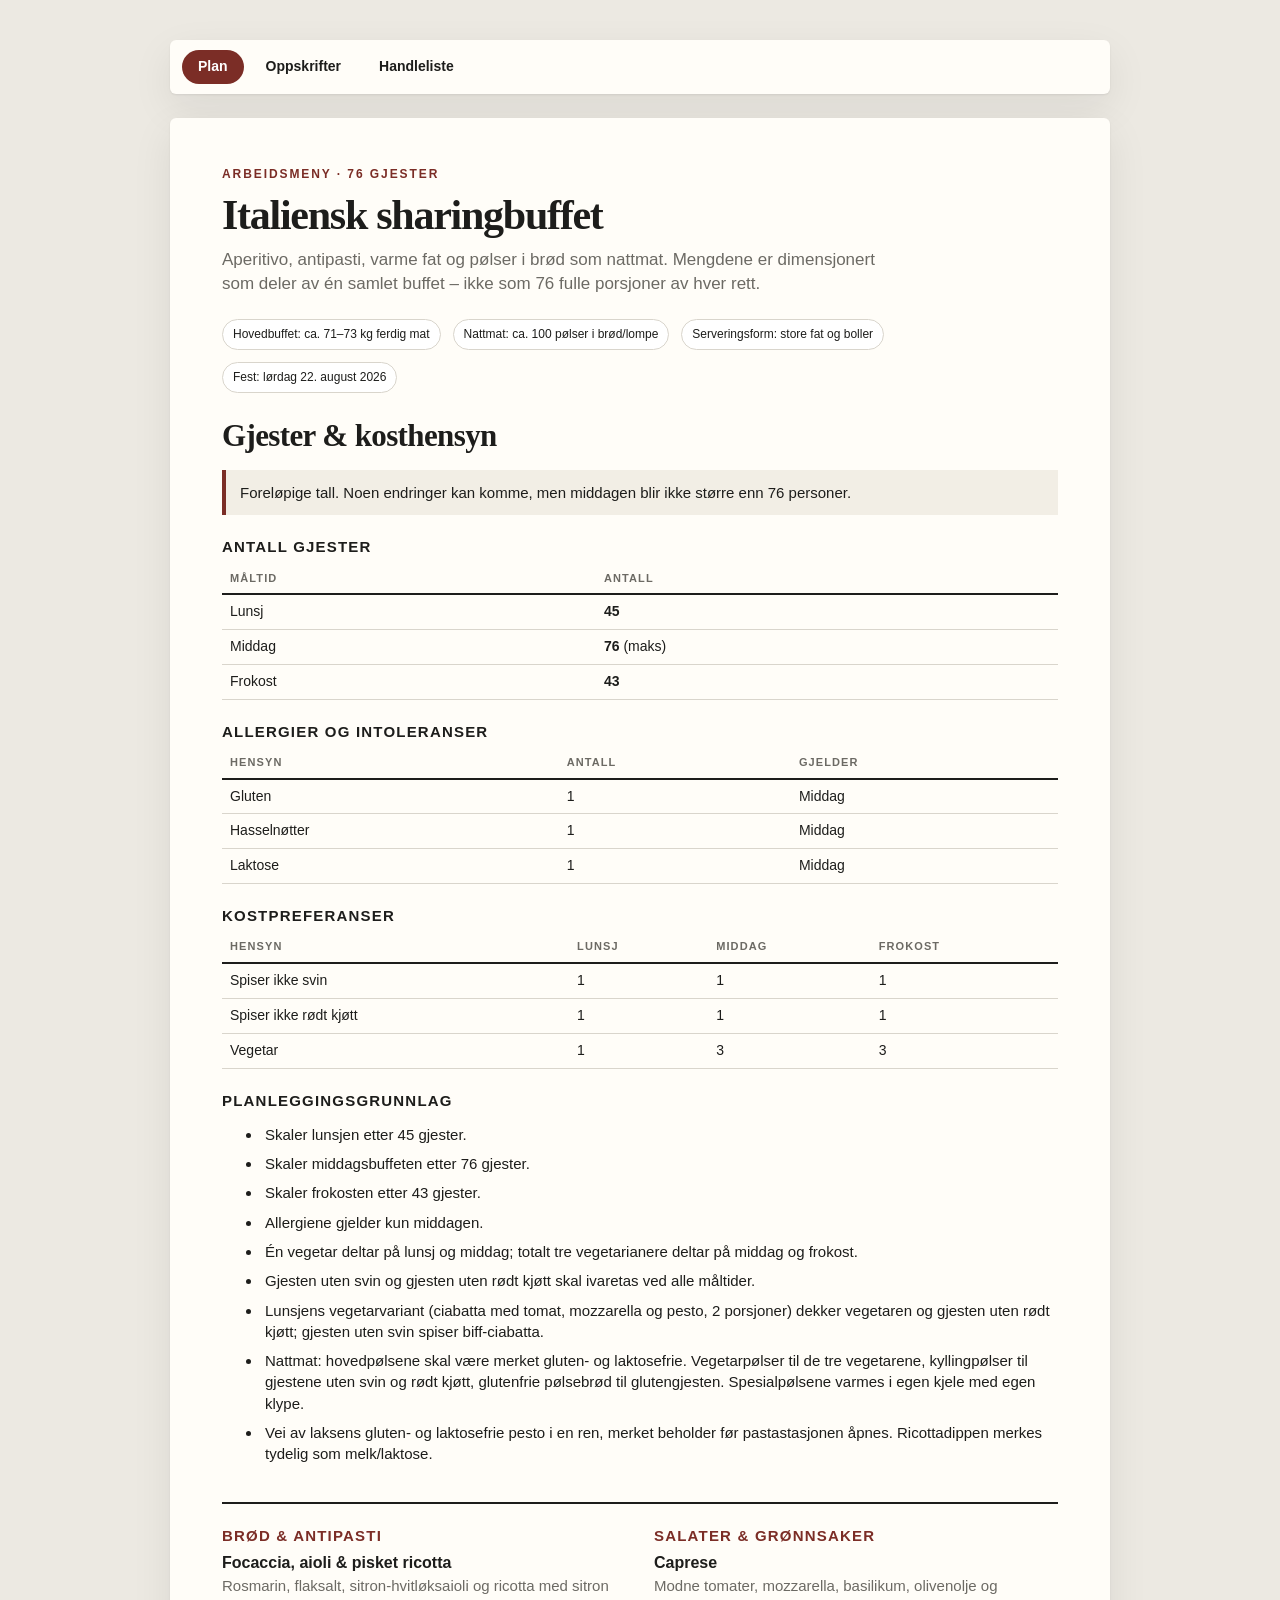
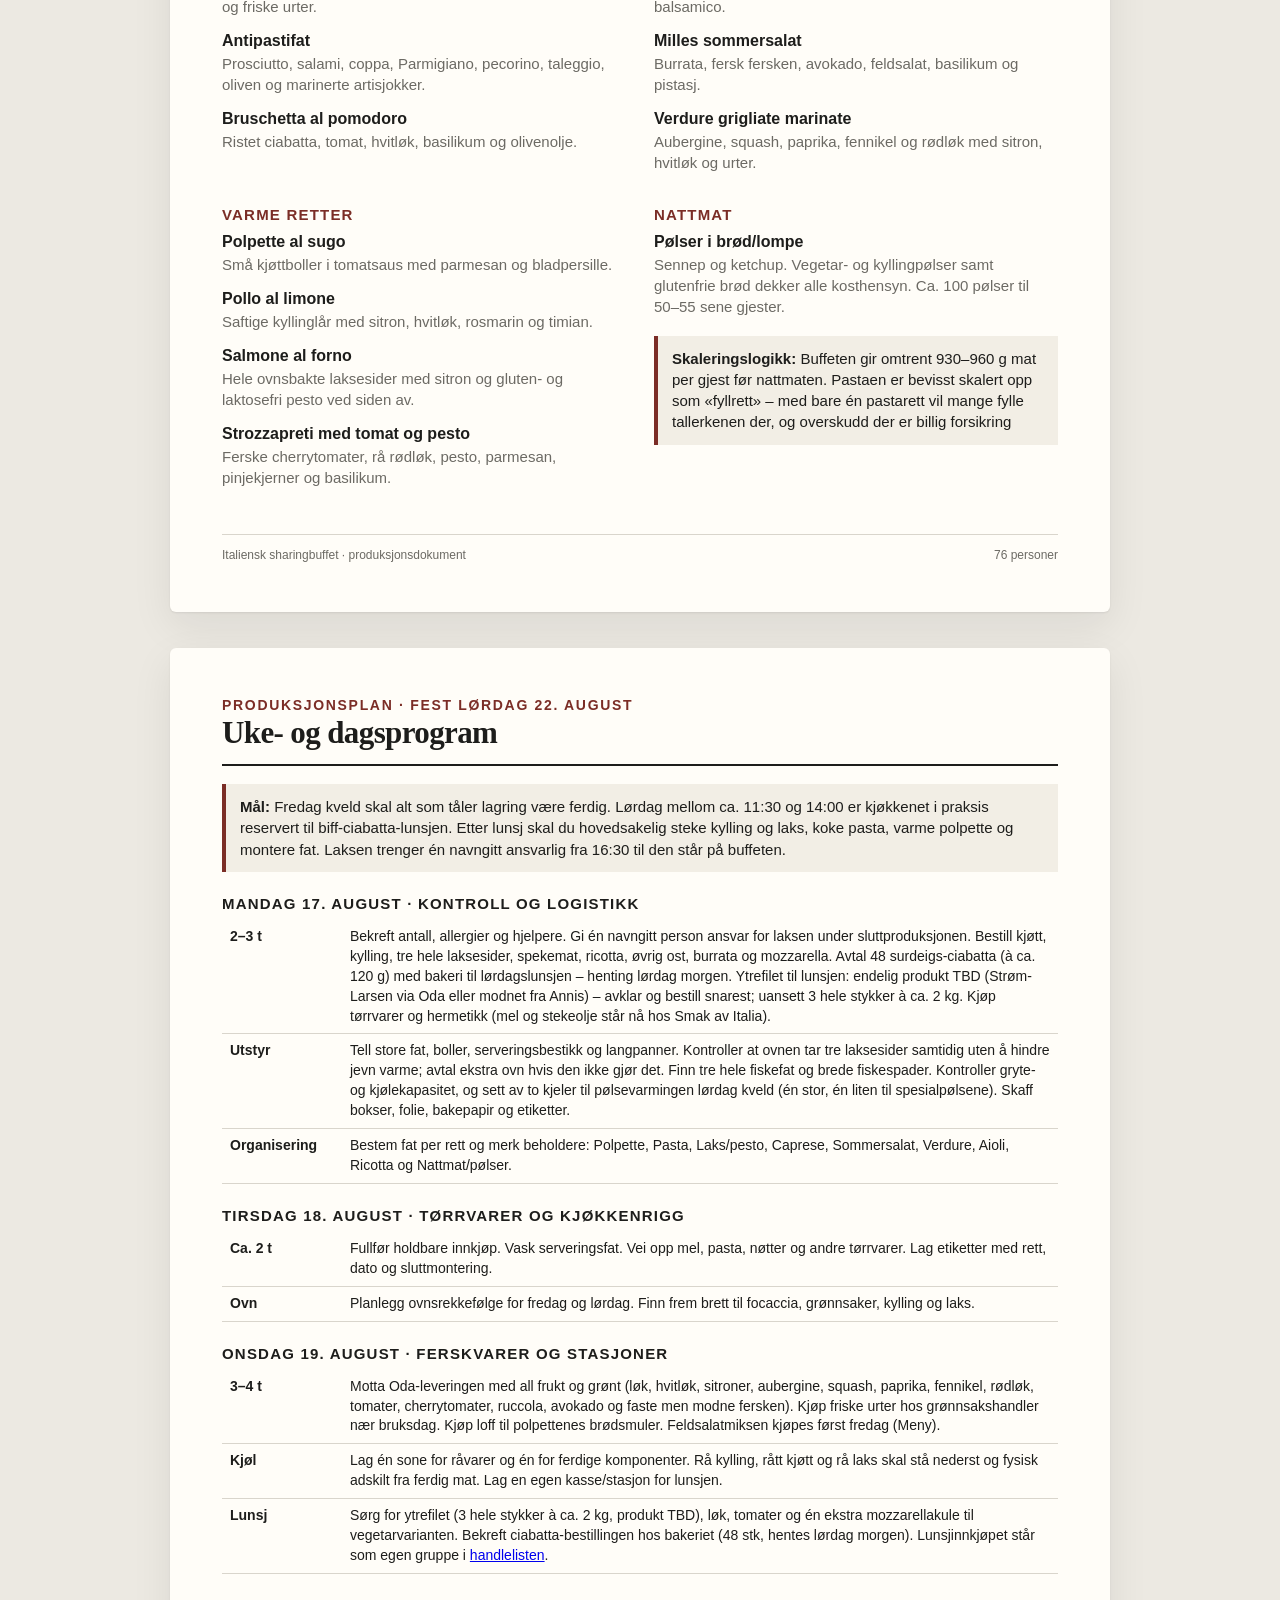
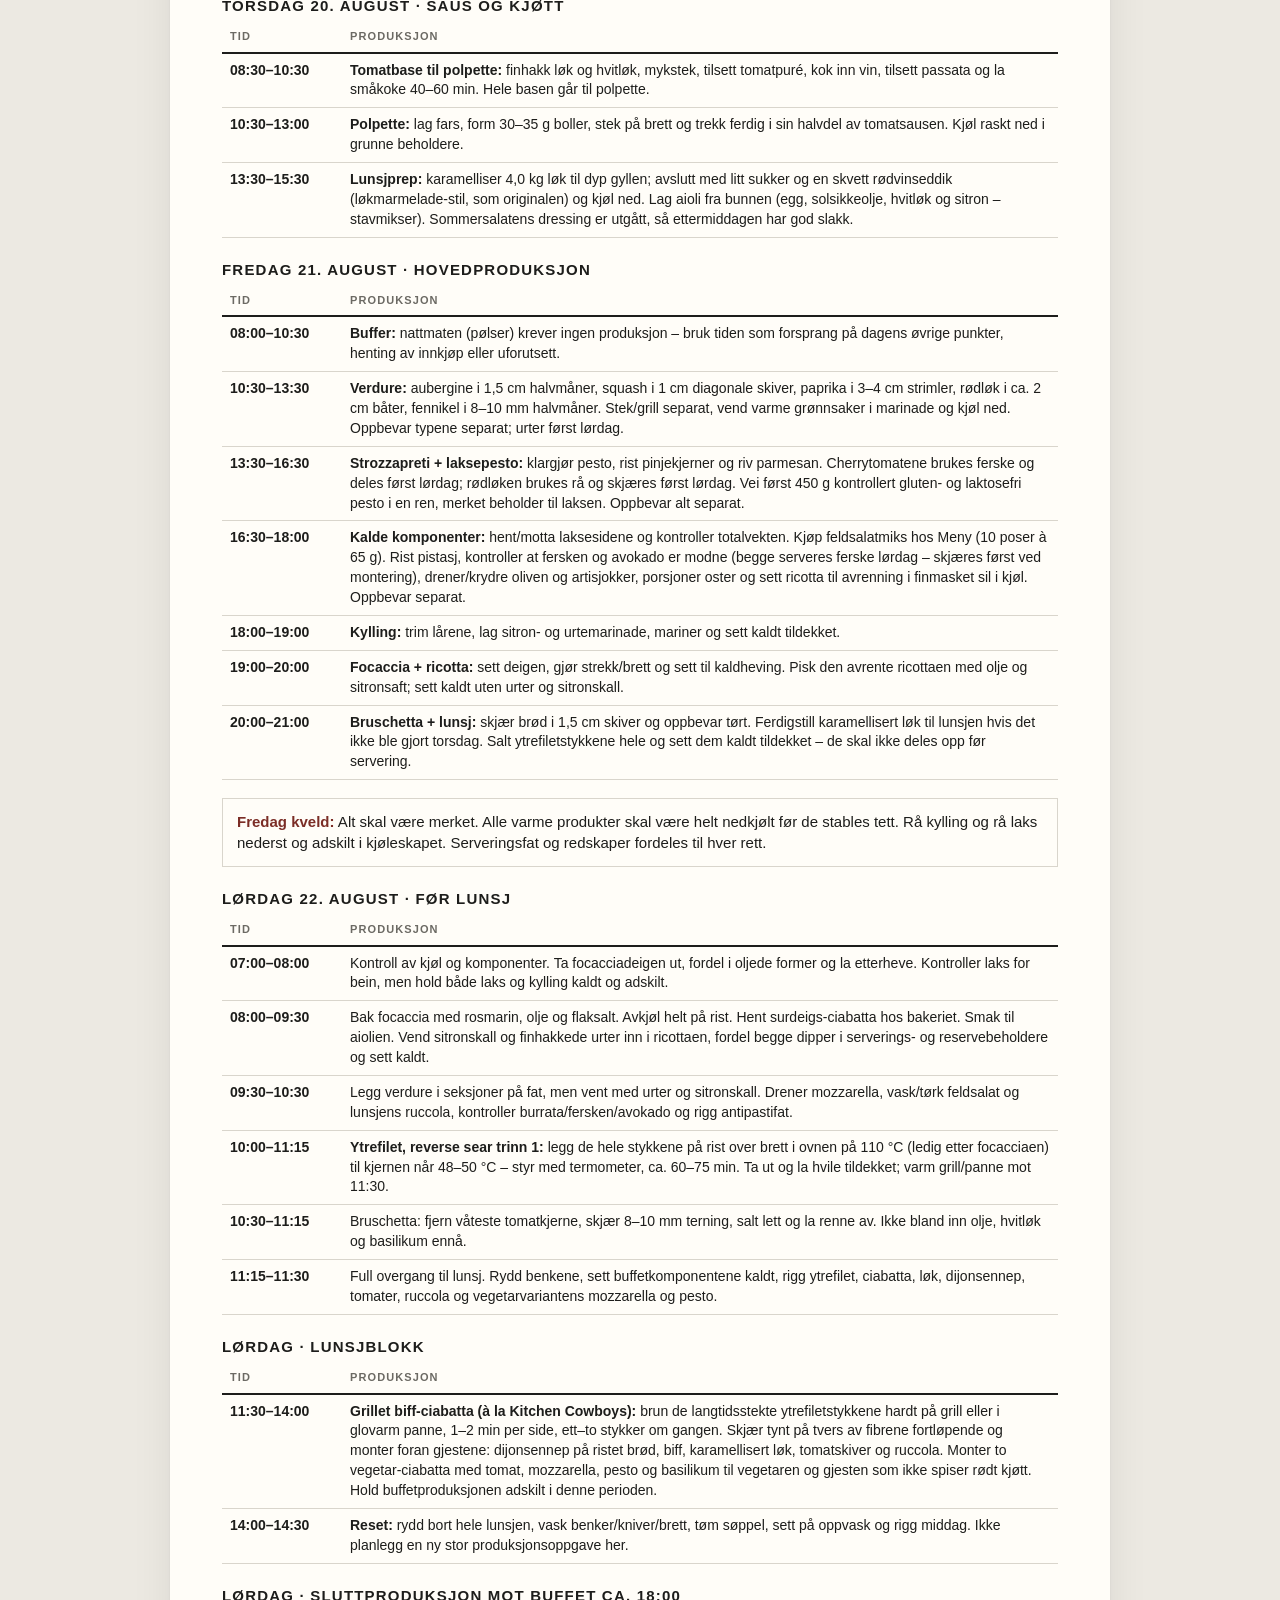
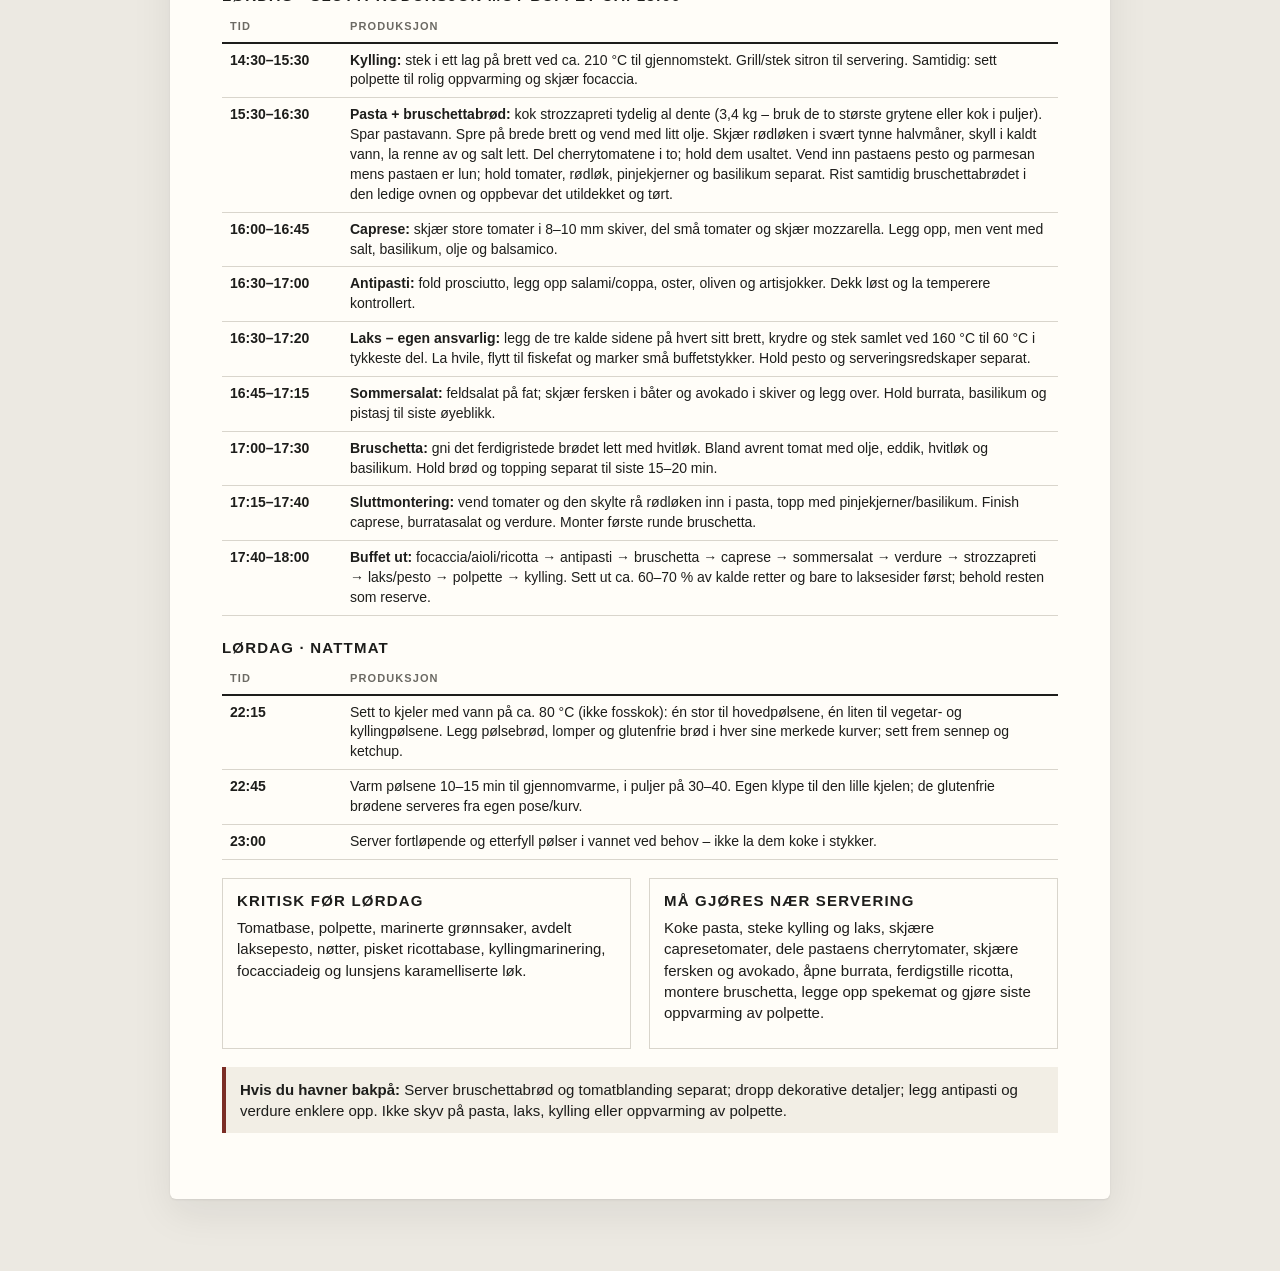
==== index.html @ cc597267 "Strozzapreti tomatoes are fresh, not oven-roasted Cherry tomatoes are halved on Saturday and folded " ====
<!DOCTYPE html>
<html lang="nb">
  <head>
    <meta charset="utf-8" />
    <meta content="width=device-width, initial-scale=1" name="viewport" />
    <title>Italiensk sharingbuffet – plan for 76 personer</title>
    <link rel="stylesheet" href="styles.css" />
    <script src="nav.js" defer></script>
  </head>
  <body>
    <nav class="site-nav" aria-label="Sider">
      <a href="index.html" aria-current="page">Plan</a>
      <a href="oppskrifter.html">Oppskrifter</a>
      <a href="handleliste.html">Handleliste</a>
    </nav>
    <main>
      <section class="cover">
        <div class="cover-header">
          <div class="kicker">Arbeidsmeny · 76 gjester</div>
          <h1>Italiensk sharingbuffet</h1>
          <p
            class="subhead">Aperitivo, antipasti, varme fat og pølser i brød som nattmat. Mengdene er dimensjonert som deler av én samlet buffet – ikke som 76 fulle porsjoner av hver rett.</p>
          <div class="meta-row">
            <span class="chip">Hovedbuffet: ca. 71–73 kg ferdig mat</span>
            <span class="chip">Nattmat: ca. 100 pølser i brød/lompe</span>
            <span class="chip">Serveringsform: store fat og boller</span>
            <span class="chip">Fest: lørdag 22. august 2026</span>
          </div>
          <section class="guest-overview">
            <h2>Gjester &amp; kosthensyn</h2>

            <p class="note">
    Foreløpige tall. Noen endringer kan komme, men middagen blir ikke større enn 76 personer.
  </p>

            <h3>Antall gjester</h3>
            <table>
              <thead>
                <tr>
                  <th>Måltid</th>
                  <th>Antall</th>
                </tr>
              </thead>
              <tbody>
                <tr>
                  <td>Lunsj</td>
                  <td><strong>45</strong></td>
                </tr>
                <tr>
                  <td>Middag</td>
                  <td><strong>76</strong> <span class="muted">(maks)</span></td>
                </tr>
                <tr>
                  <td>Frokost</td>
                  <td><strong>43</strong></td>
                </tr>
              </tbody>
            </table>

            <h3>Allergier og intoleranser</h3>
            <table>
              <thead>
                <tr>
                  <th>Hensyn</th>
                  <th>Antall</th>
                  <th>Gjelder</th>
                </tr>
              </thead>
              <tbody>
                <tr>
                  <td>Gluten</td>
                  <td>1</td>
                  <td>Middag</td>
                </tr>
                <tr>
                  <td>Hasselnøtter</td>
                  <td>1</td>
                  <td>Middag</td>
                </tr>
                <tr>
                  <td>Laktose</td>
                  <td>1</td>
                  <td>Middag</td>
                </tr>
              </tbody>
            </table>

            <h3>Kostpreferanser</h3>
            <table>
              <thead>
                <tr>
                  <th>Hensyn</th>
                  <th>Lunsj</th>
                  <th>Middag</th>
                  <th>Frokost</th>
                </tr>
              </thead>
              <tbody>
                <tr>
                  <td>Spiser ikke svin</td>
                  <td>1</td>
                  <td>1</td>
                  <td>1</td>
                </tr>
                <tr>
                  <td>Spiser ikke rødt kjøtt</td>
                  <td>1</td>
                  <td>1</td>
                  <td>1</td>
                </tr>
                <tr>
                  <td>Vegetar</td>
                  <td>1</td>
                  <td>3</td>
                  <td>3</td>
                </tr>
              </tbody>
            </table>

            <h3>Planleggingsgrunnlag</h3>
            <ul>
              <li>Skaler lunsjen etter 45 gjester.</li>
              <li>Skaler middagsbuffeten etter 76 gjester.</li>
              <li>Skaler frokosten etter 43 gjester.</li>
              <li>Allergiene gjelder kun middagen.</li>
              <li>Én vegetar deltar på lunsj og middag; totalt tre vegetarianere deltar på middag og frokost.</li>
              <li>Gjesten uten svin og gjesten uten rødt kjøtt skal ivaretas ved alle måltider.</li>
              <li>Lunsjens vegetarvariant (ciabatta med tomat, mozzarella og pesto, 2 porsjoner) dekker vegetaren og gjesten uten rødt kjøtt; gjesten uten svin spiser biff-ciabatta.</li>
              <li>Nattmat: hovedpølsene skal være merket gluten- og laktosefrie. Vegetarpølser til de tre vegetarene, kyllingpølser til gjestene uten svin og rødt kjøtt, glutenfrie pølsebrød til glutengjesten. Spesialpølsene varmes i egen kjele med egen klype.</li>
              <li>Vei av laksens gluten- og laktosefrie pesto i en ren, merket beholder før pastastasjonen åpnes. Ricottadippen merkes tydelig som melk/laktose.</li>
            </ul>
          </section>
        </div>
        <div class="menu-grid">
          <div class="menu-group">
            <h3>Brød &amp; antipasti</h3>
            <p
              class="menu-item"><b>Focaccia, aioli &amp; pisket ricotta</b><span>Rosmarin, flaksalt, sitron-hvitløksaioli og ricotta med sitron og friske urter.</span></p>
            <p
              class="menu-item"><b>Antipastifat</b><span>Prosciutto, salami, coppa, Parmigiano, pecorino, taleggio, oliven og marinerte artisjokker.</span></p>
            <p
              class="menu-item"><b>Bruschetta al pomodoro</b><span>Ristet ciabatta, tomat, hvitløk, basilikum og olivenolje.</span></p>
          </div>
          <div class="menu-group">
            <h3>Salater &amp; grønnsaker</h3>
            <p
              class="menu-item"><b>Caprese</b><span>Modne tomater, mozzarella, basilikum, olivenolje og balsamico.</span></p>
            <p
              class="menu-item"><b>Milles sommersalat</b><span>Burrata, fersk fersken, avokado, feldsalat, basilikum og pistasj.</span></p>
            <p
              class="menu-item"><b>Verdure grigliate marinate</b><span>Aubergine, squash, paprika, fennikel og rødløk med sitron, hvitløk og urter.</span></p>
          </div>
          <div class="menu-group">
            <h3>Varme retter</h3>
            <p
              class="menu-item"><b>Polpette al sugo</b><span>Små kjøttboller i tomatsaus med parmesan og bladpersille.</span></p>
            <p
              class="menu-item"><b>Pollo al limone</b><span>Saftige kyllinglår med sitron, hvitløk, rosmarin og timian.</span></p>
            <p
              class="menu-item"><b>Salmone al forno</b><span>Hele ovnsbakte laksesider med sitron og gluten- og laktosefri pesto ved siden av.</span></p>
            <p
              class="menu-item"><b>Strozzapreti med tomat og pesto</b><span>Ferske cherrytomater, rå rødløk, pesto, parmesan, pinjekjerner og basilikum.</span></p>
          </div>
          <div class="menu-group">
            <h3>Nattmat</h3>
            <p
              class="menu-item"><b>Pølser i brød/lompe</b><span>Sennep og ketchup. Vegetar- og kyllingpølser samt glutenfrie brød dekker alle kosthensyn. Ca. 100 pølser til 50–55 sene gjester.</span></p>
            <div
              class="note"><strong>Skaleringslogikk:</strong> Buffeten gir omtrent 930–960 g mat per gjest før nattmaten. Pastaen er bevisst skalert opp som «fyllrett» – med bare én pastarett vil mange fylle tallerkenen der, og overskudd der er billig forsikring</div>
          </div>
        </div>
        <div
          class="cover-footer"><span>Italiensk sharingbuffet · produksjonsdokument</span><span>76 personer</span></div>
      </section>
<section class="workflow">
        <header class="dish-header">
          <div
            class="dish-number">PRODUKSJONSPLAN · FEST LØRDAG 22. AUGUST</div>
          <h2>Uke- og dagsprogram</h2>
        </header>
        <div
          class="note"><strong>Mål:</strong> Fredag kveld skal alt som tåler lagring være ferdig. Lørdag mellom ca. 11:30 og 14:00 er kjøkkenet i praksis reservert til biff-ciabatta-lunsjen. Etter lunsj skal du hovedsakelig steke kylling og laks, koke pasta, varme polpette og montere fat. Laksen trenger én navngitt ansvarlig fra 16:30 til den står på buffeten.</div>

        <h3>Mandag 17. august · kontroll og logistikk</h3>
        <table>
          <tbody>
            <tr>
              <td class="qty">2–3 t</td>
              <td>Bekreft antall, allergier og hjelpere. Gi én navngitt person ansvar for laksen under sluttproduksjonen. Bestill kjøtt, kylling, tre hele laksesider, spekemat, ricotta, øvrig ost, burrata og mozzarella. Avtal 48 surdeigs-ciabatta (à ca. 120 g) med bakeri til lørdagslunsjen – henting lørdag morgen. Ytrefilet til lunsjen: endelig produkt TBD (Strøm-Larsen via Oda eller modnet fra Annis) – avklar og bestill snarest; uansett 3 hele stykker à ca. 2 kg. Kjøp tørrvarer og hermetikk (mel og stekeolje står nå hos Smak av Italia).</td>
            </tr>
            <tr>
              <td class="qty">Utstyr</td>
              <td>Tell store fat, boller, serveringsbestikk og langpanner. Kontroller at ovnen tar tre laksesider samtidig uten å hindre jevn varme; avtal ekstra ovn hvis den ikke gjør det. Finn tre hele fiskefat og brede fiskespader. Kontroller gryte- og kjølekapasitet, og sett av to kjeler til pølsevarmingen lørdag kveld (én stor, én liten til spesialpølsene). Skaff bokser, folie, bakepapir og etiketter.</td>
            </tr>
            <tr>
              <td class="qty">Organisering</td>
              <td>Bestem fat per rett og merk beholdere: Polpette, Pasta, Laks/pesto, Caprese, Sommersalat, Verdure, Aioli, Ricotta og Nattmat/pølser.</td>
            </tr>
          </tbody>
        </table>

        <h3>Tirsdag 18. august · tørrvarer og kjøkkenrigg</h3>
        <table>
          <tbody>
            <tr>
              <td class="qty">Ca. 2 t</td>
              <td>Fullfør holdbare innkjøp. Vask serveringsfat. Vei opp mel, pasta, nøtter og andre tørrvarer. Lag etiketter med rett, dato og sluttmontering.</td>
            </tr>
            <tr>
              <td class="qty">Ovn</td>
              <td>Planlegg ovnsrekkefølge for fredag og lørdag. Finn frem brett til focaccia, grønnsaker, kylling og laks.</td>
            </tr>
          </tbody>
        </table>

        <h3>Onsdag 19. august · ferskvarer og stasjoner</h3>
        <table>
          <tbody>
            <tr>
              <td class="qty">3–4 t</td>
              <td>Motta Oda-leveringen med all frukt og grønt (løk, hvitløk, sitroner, aubergine, squash, paprika, fennikel, rødløk, tomater, cherrytomater, ruccola, avokado og faste men modne fersken). Kjøp friske urter hos grønnsakshandler nær bruksdag. Kjøp loff til polpettenes brødsmuler. Feldsalatmiksen kjøpes først fredag (Meny).</td>
            </tr>
            <tr>
              <td class="qty">Kjøl</td>
              <td>Lag én sone for råvarer og én for ferdige komponenter. Rå kylling, rått kjøtt og rå laks skal stå nederst og fysisk adskilt fra ferdig mat. Lag en egen kasse/stasjon for lunsjen.</td>
            </tr>
            <tr>
              <td class="qty">Lunsj</td>
              <td>Sørg for ytrefilet (3 hele stykker à ca. 2 kg, produkt TBD), løk, tomater og én ekstra mozzarellakule til vegetarvarianten. Bekreft ciabatta-bestillingen hos bakeriet (48 stk, hentes lørdag morgen). Lunsjinnkjøpet står som egen gruppe i <a href="handleliste.html">handlelisten</a>.</td>
            </tr>
          </tbody>
        </table>

        <h3>Torsdag 20. august · saus og kjøtt</h3>
        <table>
          <thead>
            <tr>
              <th>Tid</th>
              <th>Produksjon</th>
            </tr>
          </thead>
          <tbody>
            <tr>
              <td class="qty">08:30–10:30</td>
              <td><strong>Tomatbase til polpette:</strong> finhakk løk og hvitløk, mykstek, tilsett tomatpuré, kok inn vin, tilsett passata og la småkoke 40–60 min. Hele basen går til polpette.</td>
            </tr>
            <tr>
              <td class="qty">10:30–13:00</td>
              <td><strong>Polpette:</strong> lag fars, form 30–35 g boller, stek på brett og trekk ferdig i sin halvdel av tomatsausen. Kjøl raskt ned i grunne beholdere.</td>
            </tr>
            <tr>
              <td class="qty">13:30–15:30</td>
              <td><strong>Lunsjprep:</strong> karamelliser 4,0 kg løk til dyp gyllen; avslutt med litt sukker og en skvett rødvinseddik (løkmarmelade-stil, som originalen) og kjøl ned. Lag aioli fra bunnen (egg, solsikkeolje, hvitløk og sitron – stavmikser). Sommersalatens dressing er utgått, så ettermiddagen har god slakk.</td>
            </tr>
          </tbody>
        </table>

        <h3>Fredag 21. august · hovedproduksjon</h3>
        <table>
          <thead>
            <tr>
              <th>Tid</th>
              <th>Produksjon</th>
            </tr>
          </thead>
          <tbody>
            <tr>
              <td class="qty">08:00–10:30</td>
              <td><strong>Buffer:</strong> nattmaten (pølser) krever ingen produksjon – bruk tiden som forsprang på dagens øvrige punkter, henting av innkjøp eller uforutsett.</td>
            </tr>
            <tr>
              <td class="qty">10:30–13:30</td>
              <td><strong>Verdure:</strong> aubergine i 1,5 cm halvmåner, squash i 1 cm diagonale skiver, paprika i 3–4 cm strimler, rødløk i ca. 2 cm båter, fennikel i 8–10 mm halvmåner. Stek/grill separat, vend varme grønnsaker i marinade og kjøl ned. Oppbevar typene separat; urter først lørdag.</td>
            </tr>
            <tr>
              <td class="qty">13:30–16:30</td>
              <td><strong>Strozzapreti + laksepesto:</strong> klargjør pesto, rist pinjekjerner og riv parmesan. Cherrytomatene brukes ferske og deles først lørdag; rødløken brukes rå og skjæres først lørdag. Vei først 450 g kontrollert gluten- og laktosefri pesto i en ren, merket beholder til laksen. Oppbevar alt separat.</td>
            </tr>
            <tr>
              <td class="qty">16:30–18:00</td>
              <td><strong>Kalde komponenter:</strong> hent/motta laksesidene og kontroller totalvekten. Kjøp feldsalatmiks hos Meny (10 poser à 65 g). Rist pistasj, kontroller at fersken og avokado er modne (begge serveres ferske lørdag – skjæres først ved montering), drener/krydre oliven og artisjokker, porsjoner oster og sett ricotta til avrenning i finmasket sil i kjøl. Oppbevar separat.</td>
            </tr>
            <tr>
              <td class="qty">18:00–19:00</td>
              <td><strong>Kylling:</strong> trim lårene, lag sitron- og urtemarinade, mariner og sett kaldt tildekket.</td>
            </tr>
            <tr>
              <td class="qty">19:00–20:00</td>
              <td><strong>Focaccia + ricotta:</strong> sett deigen, gjør strekk/brett og sett til kaldheving. Pisk den avrente ricottaen med olje og sitronsaft; sett kaldt uten urter og sitronskall.</td>
            </tr>
            <tr>
              <td class="qty">20:00–21:00</td>
              <td><strong>Bruschetta + lunsj:</strong> skjær brød i 1,5 cm skiver og oppbevar tørt. Ferdigstill karamellisert løk til lunsjen hvis det ikke ble gjort torsdag. Salt ytrefiletstykkene hele og sett dem kaldt tildekket – de skal ikke deles opp før servering.</td>
            </tr>
          </tbody>
        </table>
        <div
          class="tip"><strong>Fredag kveld:</strong> Alt skal være merket. Alle varme produkter skal være helt nedkjølt før de stables tett. Rå kylling og rå laks nederst og adskilt i kjøleskapet. Serveringsfat og redskaper fordeles til hver rett.</div>

        <h3>Lørdag 22. august · før lunsj</h3>
        <table>
          <thead>
            <tr>
              <th>Tid</th>
              <th>Produksjon</th>
            </tr>
          </thead>
          <tbody>
            <tr>
              <td class="qty">07:00–08:00</td>
              <td>Kontroll av kjøl og komponenter. Ta focacciadeigen ut, fordel i oljede former og la etterheve. Kontroller laks for bein, men hold både laks og kylling kaldt og adskilt.</td>
            </tr>
            <tr>
              <td class="qty">08:00–09:30</td>
              <td>Bak focaccia med rosmarin, olje og flaksalt. Avkjøl helt på rist. Hent surdeigs-ciabatta hos bakeriet. Smak til aiolien. Vend sitronskall og finhakkede urter inn i ricottaen, fordel begge dipper i serverings- og reservebeholdere og sett kaldt.</td>
            </tr>
            <tr>
              <td class="qty">09:30–10:30</td>
              <td>Legg verdure i seksjoner på fat, men vent med urter og sitronskall. Drener mozzarella, vask/tørk feldsalat og lunsjens ruccola, kontroller burrata/fersken/avokado og rigg antipastifat.</td>
            </tr>
            <tr>
              <td class="qty">10:00–11:15</td>
              <td><strong>Ytrefilet, reverse sear trinn 1:</strong> legg de hele stykkene på rist over brett i ovnen på 110 °C (ledig etter focacciaen) til kjernen når 48–50 °C – styr med termometer, ca. 60–75 min. Ta ut og la hvile tildekket; varm grill/panne mot 11:30.</td>
            </tr>
            <tr>
              <td class="qty">10:30–11:15</td>
              <td>Bruschetta: fjern våteste tomatkjerne, skjær 8–10 mm terning, salt lett og la renne av. Ikke bland inn olje, hvitløk og basilikum ennå.</td>
            </tr>
            <tr>
              <td class="qty">11:15–11:30</td>
              <td>Full overgang til lunsj. Rydd benkene, sett buffetkomponentene kaldt, rigg ytrefilet, ciabatta, løk, dijonsennep, tomater, ruccola og vegetarvariantens mozzarella og pesto.</td>
            </tr>
          </tbody>
        </table>

        <h3>Lørdag · lunsjblokk</h3>
        <table>
          <thead>
            <tr>
              <th>Tid</th>
              <th>Produksjon</th>
            </tr>
          </thead>
          <tbody>
            <tr>
              <td class="qty">11:30–14:00</td>
              <td><strong>Grillet biff-ciabatta (à la Kitchen Cowboys):</strong> brun de langtidsstekte ytrefiletstykkene hardt på grill eller i glovarm panne, 1–2 min per side, ett–to stykker om gangen. Skjær tynt på tvers av fibrene fortløpende og monter foran gjestene: dijonsennep på ristet brød, biff, karamellisert løk, tomatskiver og ruccola. Monter to vegetar-ciabatta med tomat, mozzarella, pesto og basilikum til vegetaren og gjesten som ikke spiser rødt kjøtt. Hold buffetproduksjonen adskilt i denne perioden.</td>
            </tr>
            <tr>
              <td class="qty">14:00–14:30</td>
              <td><strong>Reset:</strong> rydd bort hele lunsjen, vask benker/kniver/brett, tøm søppel, sett på oppvask og rigg middag. Ikke planlegg en ny stor produksjonsoppgave her.</td>
            </tr>
          </tbody>
        </table>

        <h3>Lørdag · sluttproduksjon mot buffet ca. 18:00</h3>
        <table>
          <thead>
            <tr>
              <th>Tid</th>
              <th>Produksjon</th>
            </tr>
          </thead>
          <tbody>
            <tr>
              <td class="qty">14:30–15:30</td>
              <td><strong>Kylling:</strong> stek i ett lag på brett ved ca. 210 °C til gjennomstekt. Grill/stek sitron til servering. Samtidig: sett polpette til rolig oppvarming og skjær focaccia.</td>
            </tr>
            <tr>
              <td class="qty">15:30–16:30</td>
              <td><strong>Pasta + bruschettabrød:</strong> kok strozzapreti tydelig al dente (3,4 kg – bruk de to største grytene eller kok i puljer). Spar pastavann. Spre på brede brett og vend med litt olje. Skjær rødløken i svært tynne halvmåner, skyll i kaldt vann, la renne av og salt lett. Del cherrytomatene i to; hold dem usaltet. Vend inn pastaens pesto og parmesan mens pastaen er lun; hold tomater, rødløk, pinjekjerner og basilikum separat. Rist samtidig bruschettabrødet i den ledige ovnen og oppbevar det utildekket og tørt.</td>
            </tr>
            <tr>
              <td class="qty">16:00–16:45</td>
              <td><strong>Caprese:</strong> skjær store tomater i 8–10 mm skiver, del små tomater og skjær mozzarella. Legg opp, men vent med salt, basilikum, olje og balsamico.</td>
            </tr>
            <tr>
              <td class="qty">16:30–17:00</td>
              <td><strong>Antipasti:</strong> fold prosciutto, legg opp salami/coppa, oster, oliven og artisjokker. Dekk løst og la temperere kontrollert.</td>
            </tr>
            <tr>
              <td class="qty">16:30–17:20</td>
              <td><strong>Laks – egen ansvarlig:</strong> legg de tre kalde sidene på hvert sitt brett, krydre og stek samlet ved 160 °C til 60 °C i tykkeste del. La hvile, flytt til fiskefat og marker små buffetstykker. Hold pesto og serveringsredskaper separat.</td>
            </tr>
            <tr>
              <td class="qty">16:45–17:15</td>
              <td><strong>Sommersalat:</strong> feldsalat på fat; skjær fersken i båter og avokado i skiver og legg over. Hold burrata, basilikum og pistasj til siste øyeblikk.</td>
            </tr>
            <tr>
              <td class="qty">17:00–17:30</td>
              <td><strong>Bruschetta:</strong> gni det ferdigristede brødet lett med hvitløk. Bland avrent tomat med olje, eddik, hvitløk og basilikum. Hold brød og topping separat til siste 15–20 min.</td>
            </tr>
            <tr>
              <td class="qty">17:15–17:40</td>
              <td><strong>Sluttmontering:</strong> vend tomater og den skylte rå rødløken inn i pasta, topp med pinjekjerner/basilikum. Finish caprese, burratasalat og verdure. Monter første runde bruschetta.</td>
            </tr>
            <tr>
              <td class="qty">17:40–18:00</td>
              <td><strong>Buffet ut:</strong> focaccia/aioli/ricotta → antipasti → bruschetta → caprese → sommersalat → verdure → strozzapreti → laks/pesto → polpette → kylling. Sett ut ca. 60–70 % av kalde retter og bare to laksesider først; behold resten som reserve.</td>
            </tr>
          </tbody>
        </table>

        <h3>Lørdag · nattmat</h3>
        <table>
          <thead>
            <tr>
              <th>Tid</th>
              <th>Produksjon</th>
            </tr>
          </thead>
          <tbody>
            <tr>
              <td class="qty">22:15</td>
              <td>Sett to kjeler med vann på ca. 80 °C (ikke fosskok): én stor til hovedpølsene, én liten til vegetar- og kyllingpølsene. Legg pølsebrød, lomper og glutenfrie brød i hver sine merkede kurver; sett frem sennep og ketchup.</td>
            </tr>
            <tr>
              <td class="qty">22:45</td>
              <td>Varm pølsene 10–15 min til gjennomvarme, i puljer på 30–40. Egen klype til den lille kjelen; de glutenfrie brødene serveres fra egen pose/kurv.</td>
            </tr>
            <tr>
              <td class="qty">23:00</td>
              <td>Server fortløpende og etterfyll pølser i vannet ved behov – ikke la dem koke i stykker.</td>
            </tr>
          </tbody>
        </table>

        <div class="workflow-grid">
          <div class="workflow-card">
            <h3>Kritisk før lørdag</h3>
            <p>Tomatbase, polpette, marinerte grønnsaker, avdelt laksepesto, nøtter, pisket ricottabase, kyllingmarinering, focacciadeig og lunsjens karamelliserte løk.</p>
          </div>
          <div class="workflow-card">
            <h3>Må gjøres nær servering</h3>
            <p>Koke pasta, steke kylling og laks, skjære capresetomater, dele pastaens cherrytomater, skjære fersken og avokado, åpne burrata, ferdigstille ricotta, montere bruschetta, legge opp spekemat og gjøre siste oppvarming av polpette.</p>
          </div>
        </div>
        <div
          class="note"><strong>Hvis du havner bakpå:</strong> Server bruschettabrød og tomatblanding separat; dropp dekorative detaljer; legg antipasti og verdure enklere opp. Ikke skyv på pasta, laks, kylling eller oppvarming av polpette.</div>
      </section>
    </main>
  </body>
</html>
---- styles.css ----
:root {
  --ink: #1d1d1b;
  --muted: #6c6a64;
  --line: #d9d5cc;
  --paper: #fffdf8;
  --accent: #7b2d26;
  --soft: #f2eee5;
}
* {
  box-sizing: border-box;
}
html {
  background: #ece9e2;
}
body {
  margin: 0 auto;
  max-width: 980px;
  padding: 40px 20px 72px;
  background: transparent;
  color: var(--ink);
  font-family: ui-sans-serif, -apple-system, BlinkMacSystemFont, "Segoe UI",
    Arial, sans-serif;
  line-height: 1.42;
  font-size: 15px;
}
main {
  padding: 0;
}
.cover,
.dish,
.workflow,
.shopping {
  background: var(--paper);
  padding: 48px 52px;
  margin: 0 0 36px;
  border-radius: 6px;
  box-shadow: 0 1px 2px rgba(29,29,27,.08), 0 14px 40px rgba(29,29,27,.08);
}
main > section:last-child {
  margin-bottom: 0;
}
h1,
h2,
h3 {
  margin: 0;
  line-height: 1.08;
}
h1 {
  font-family: Georgia, "Times New Roman", serif;
  font-size: 42px;
  letter-spacing: -.03em;
}
h2 {
  font-family: Georgia, "Times New Roman", serif;
  font-size: 31px;
  letter-spacing: -.02em;
}
h3 {
  font-size: 15px;
  letter-spacing: .08em;
  text-transform: uppercase;
  margin: 24px 0 8px;
}
p {
  margin: 0 0 10px;
}
strong {
  font-weight: 750;
}
.kicker {
  color: var(--accent);
  text-transform: uppercase;
  letter-spacing: .16em;
  font-size: 12px;
  font-weight: 800;
  margin-bottom: 10px;
}
.subhead {
  color: var(--muted);
  font-size: 17px;
  max-width: 680px;
  margin-top: 10px;
}
.meta-row {
  display: flex;
  gap: 12px;
  flex-wrap: wrap;
  margin: 22px 0 26px;
}
.chip {
  border: 1px solid var(--line);
  border-radius: 999px;
  padding: 6px 10px;
  font-size: 12px;
  background: white;
}
.note {
  border-left: 4px solid var(--accent);
  background: var(--soft);
  padding: 12px 14px;
  margin: 18px 0;
}
.cover {
  display: flex;
  flex-direction: column;
}
.cover-header {
  padding-bottom: 22px;
  border-bottom: 2px solid var(--ink);
}
.menu-grid {
  display: grid;
  grid-template-columns: 1fr 1fr;
  gap: 20px 28px;
  margin-top: 24px;
}
.menu-group {
  break-inside: avoid;
}
.menu-group h3 {
  margin-top: 0;
  color: var(--accent);
}
.menu-item {
  margin: 0 0 13px;
}
.menu-item b {
  display: block;
  font-size: 16px;
}
.menu-item span {
  color: var(--muted);
}
.cover-footer {
  margin-top: 32px;
  border-top: 1px solid var(--line);
  padding-top: 12px;
  color: var(--muted);
  font-size: 12px;
  display: flex;
  justify-content: space-between;
  gap: 16px;
}
.dish {
  break-before: page;
  page-break-before: always;
}
.dish-header {
  border-bottom: 2px solid var(--ink);
  padding-bottom: 15px;
  margin-bottom: 18px;
}
.dish-titleline {
  display: flex;
  justify-content: space-between;
  gap: 20px;
  align-items: flex-end;
}
.dish-number {
  color: var(--accent);
  font-size: 14px;
  font-weight: 800;
  letter-spacing: .12em;
}
.weight {
  text-align: right;
  font-size: 13px;
  color: var(--muted);
  white-space: nowrap;
}
.prepbox {
  display: grid;
  grid-template-columns: 1fr 1fr;
  gap: 0;
  border: 1px solid var(--line);
  margin: 18px 0 20px;
  break-inside: avoid;
}
.prepbox > div {
  padding: 12px 14px;
}
.prepbox > div + div {
  border-left: 1px solid var(--line);
}
.prepbox b {
  display: block;
  margin-bottom: 4px;
}
table {
  width: 100%;
  border-collapse: collapse;
  margin: 8px 0 18px;
  font-size: 14px;
}
th {
  text-align: left;
  font-size: 11px;
  text-transform: uppercase;
  letter-spacing: .1em;
  color: var(--muted);
  border-bottom: 2px solid var(--ink);
  padding: 7px 8px;
}
td {
  border-bottom: 1px solid var(--line);
  padding: 7px 8px;
  vertical-align: top;
}
td.qty {
  width: 120px;
  font-variant-numeric: tabular-nums;
  white-space: nowrap;
  font-weight: 700;
}
ol {
  margin: 8px 0 18px 22px;
  padding: 0;
}
li {
  margin: 0 0 8px;
  padding-left: 3px;
}
.serve {
  background: var(--soft);
  padding: 13px 15px;
  margin: 10px 0 16px;
  break-inside: avoid;
}
.tip {
  border: 1px solid var(--line);
  padding: 12px 14px;
  break-inside: avoid;
}
.tip strong {
  color: var(--accent);
}
.small {
  font-size: 12px;
  color: var(--muted);
}
.workflow {
  break-before: page;
  page-break-before: always;
}
.workflow-grid {
  display: grid;
  grid-template-columns: 1fr 1fr;
  gap: 18px;
}
.workflow-card {
  border: 1px solid var(--line);
  padding: 14px;
  break-inside: avoid;
}
.workflow-card h3 {
  margin-top: 0;
}
@media print {
  @page {
    size: A4;
    margin: 13mm 14mm 14mm;
  }
  html,
  body {
    background: white;
  }
  body {
    max-width: none;
    font-size: 10.5pt;
    padding: 0;
  }
  main {
    padding: 0;
  }
  .cover,
  .dish,
  .workflow,
  .shopping {
    background: none;
    padding: 0;
    margin: 0;
    border-radius: 0;
    box-shadow: none;
  }
  h1 {
    font-size: 31pt;
  }
  h2 {
    font-size: 23pt;
  }
  .cover {
    min-height: 267mm;
  }
  .cover-footer {
    margin-top: auto;
  }
  .dish {
    min-height: 267mm;
  }
  a {
    color: inherit;
    text-decoration: none;
  }
}
@media (max-width:700px) {
  body {
    padding: 14px 10px 48px;
  }
  .cover,
  .dish,
  .workflow,
  .shopping {
    padding: 28px 18px;
    margin-bottom: 18px;
    border-radius: 4px;
  }
  h1 {
    font-size: 33px;
  }
  h2 {
    font-size: 26px;
  }
  .menu-grid,
  .workflow-grid {
    grid-template-columns: 1fr;
  }
  .prepbox {
    grid-template-columns: 1fr;
  }
  .prepbox > div + div {
    border-left: 0;
    border-top: 1px solid var(--line);
  }
  .dish-titleline {
    display: block;
  }
  .weight {
    text-align: left;
    margin-top: 8px;
  }
}

.shopping {
  break-before: page;
  page-break-before: always;
}
.shopping-intro {
  max-width: 760px;
  color: var(--muted);
  margin: 0 0 18px;
}
.shopping-group {
  margin: 0 0 22px;
  break-inside: avoid-page;
}
.shopping-group h3 {
  color: var(--accent);
  border-bottom: 1px solid var(--line);
  padding-bottom: 7px;
}
.shopping td:first-child {
  width: 28px;
  text-align: center;
  font-size: 16px;
}
.shopping td:nth-child(2) {
  width: 150px;
  font-weight: 750;
  white-space: nowrap;
}
.shopping .buy {
  color: var(--muted);
}
tr {
  break-inside: avoid;
  page-break-inside: avoid;
}
thead {
  display: table-header-group;
}

/* ---- Shared page navigation ---- */
.site-nav {
  display: flex;
  gap: 6px;
  background: var(--paper);
  border-radius: 6px;
  padding: 10px 12px;
  margin: 0 0 24px;
  box-shadow: 0 1px 2px rgba(29,29,27,.08), 0 14px 40px rgba(29,29,27,.08);
}
.site-nav a {
  padding: 7px 16px;
  border-radius: 999px;
  text-decoration: none;
  color: var(--ink);
  font-weight: 700;
  font-size: 14px;
}
.site-nav a:hover {
  background: var(--soft);
}
.site-nav a[aria-current="page"] {
  background: var(--accent);
  color: #fff;
}
@media print {
  .site-nav {
    display: none;
  }
}

/* ---- Floating anchor menu ---- */
.page-toc {
  display: none;
  position: fixed;
  top: 40px;
  left: calc(50% + 506px);
  width: 200px;
  max-height: calc(100vh - 80px);
  overflow-y: auto;
  overscroll-behavior: contain;
  font-size: 12px;
}
@media (min-width: 1420px) {
  .page-toc {
    display: block;
  }
}
.page-toc-title {
  font-size: 11px;
  font-weight: 800;
  text-transform: uppercase;
  letter-spacing: .12em;
  color: var(--muted);
  margin: 0 0 6px;
  padding-left: 11px;
}
.page-toc a {
  display: block;
  padding: 3px 10px;
  border-left: 2px solid var(--line);
  color: var(--muted);
  text-decoration: none;
  white-space: nowrap;
  overflow: hidden;
  text-overflow: ellipsis;
}
.page-toc a:hover {
  color: var(--ink);
}
.page-toc a.active {
  color: var(--accent);
  border-left-color: var(--accent);
  font-weight: 700;
}
.page-toc a.toc-sub {
  padding-left: 24px;
}
[id] {
  scroll-margin-top: 18px;
}
@media print {
  .page-toc {
    display: none;
  }
}

/* ---- Priced shopping list ---- */
.cost-summary {
  display: grid;
  grid-template-columns: repeat(3, 1fr);
  gap: 12px;
  margin: 18px 0 26px;
}
.cost-box {
  border: 1px solid var(--line);
  border-radius: 6px;
  padding: 14px 16px;
  background: #fff;
}
.cost-box b {
  display: block;
  font-size: 24px;
  font-variant-numeric: tabular-nums;
  letter-spacing: -.01em;
}
.cost-box span {
  color: var(--muted);
  font-size: 12px;
  text-transform: uppercase;
  letter-spacing: .08em;
}
.cost-box--accent {
  border-color: var(--accent);
  background: var(--soft);
}
.cost-box--accent b {
  color: var(--accent);
}
.table-scroll {
  overflow-x: auto;
}
.shopping--priced td:first-child {
  width: 34px;
}
.shopping--priced td:nth-child(2) {
  width: 105px;
  white-space: nowrap;
  font-weight: 700;
  font-variant-numeric: tabular-nums;
}
.shopping--priced th.num,
.shopping--priced td.num {
  text-align: right;
  white-space: nowrap;
  font-variant-numeric: tabular-nums;
}
.shopping--priced input[type="checkbox"] {
  width: 17px;
  height: 17px;
  accent-color: var(--accent);
  cursor: pointer;
}
.shopping--priced tr.done td {
  color: var(--muted);
}
.shopping--priced tr.done td:nth-child(3),
.shopping--priced tr.done td:nth-child(4) {
  text-decoration: line-through;
  text-decoration-color: rgba(29,29,27,.45);
}
.shopping--priced tfoot td {
  border-top: 2px solid var(--ink);
  border-bottom: 0;
  font-weight: 750;
}
.vendor-sub {
  color: var(--muted);
  font-weight: 400;
  font-size: 13px;
  text-transform: none;
  letter-spacing: 0;
  margin-left: 8px;
}
.vendor-note {
  color: var(--muted);
  font-size: 13px;
  margin: -2px 0 12px;
}
.sync-status {
  color: var(--muted);
  font-size: 13px;
  margin: 10px 0 0;
}
.sync-status--offline {
  color: var(--accent);
}
.shopping--priced a {
  color: inherit;
  text-decoration-color: rgba(123,45,38,.5);
  text-underline-offset: 2px;
}
.shopping--priced a:hover {
  color: var(--accent);
}
@media (max-width: 700px) {
  .cost-summary {
    grid-template-columns: 1fr;
  }
}

/* ---- View toggle & item tags ---- */
.view-toggle {
  display: flex;
  align-items: center;
  gap: 6px;
  flex-wrap: wrap;
  margin: 0 0 20px;
}
.view-toggle-label {
  color: var(--muted);
  font-size: 12px;
  text-transform: uppercase;
  letter-spacing: .08em;
  margin-right: 4px;
}
.view-toggle button {
  border: 1px solid var(--line);
  background: #fff;
  border-radius: 999px;
  padding: 7px 16px;
  font: inherit;
  font-weight: 700;
  font-size: 14px;
  color: var(--ink);
  cursor: pointer;
}
.view-toggle button:hover {
  background: var(--soft);
}
.view-toggle button[aria-pressed="true"] {
  background: var(--accent);
  border-color: var(--accent);
  color: #fff;
}
.item-tag {
  display: inline-block;
  margin-left: 8px;
  padding: 1px 8px;
  border: 1px solid var(--line);
  border-radius: 999px;
  background: #fff;
  color: var(--muted);
  font-size: 10px;
  font-weight: 700;
  text-transform: uppercase;
  letter-spacing: .06em;
  vertical-align: middle;
  white-space: nowrap;
}
@media print {
  .view-toggle {
    display: none;
  }
}
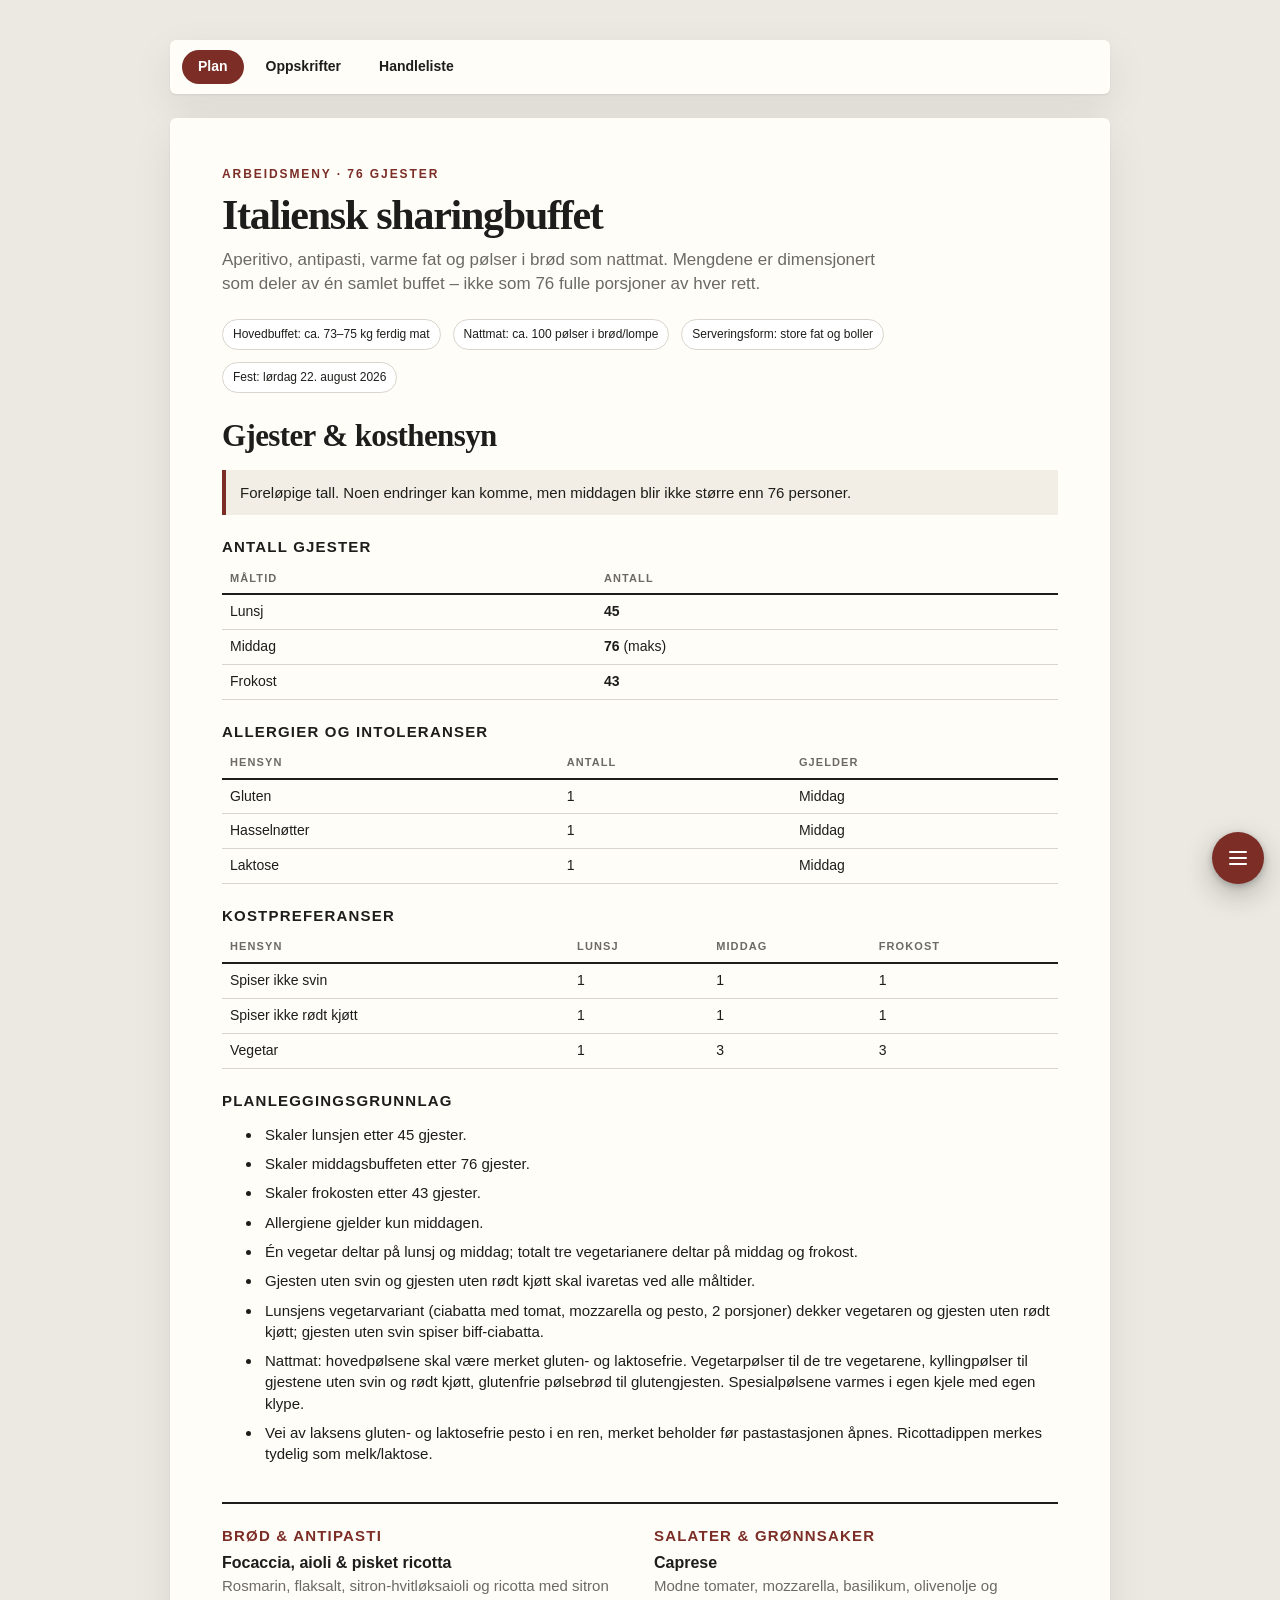
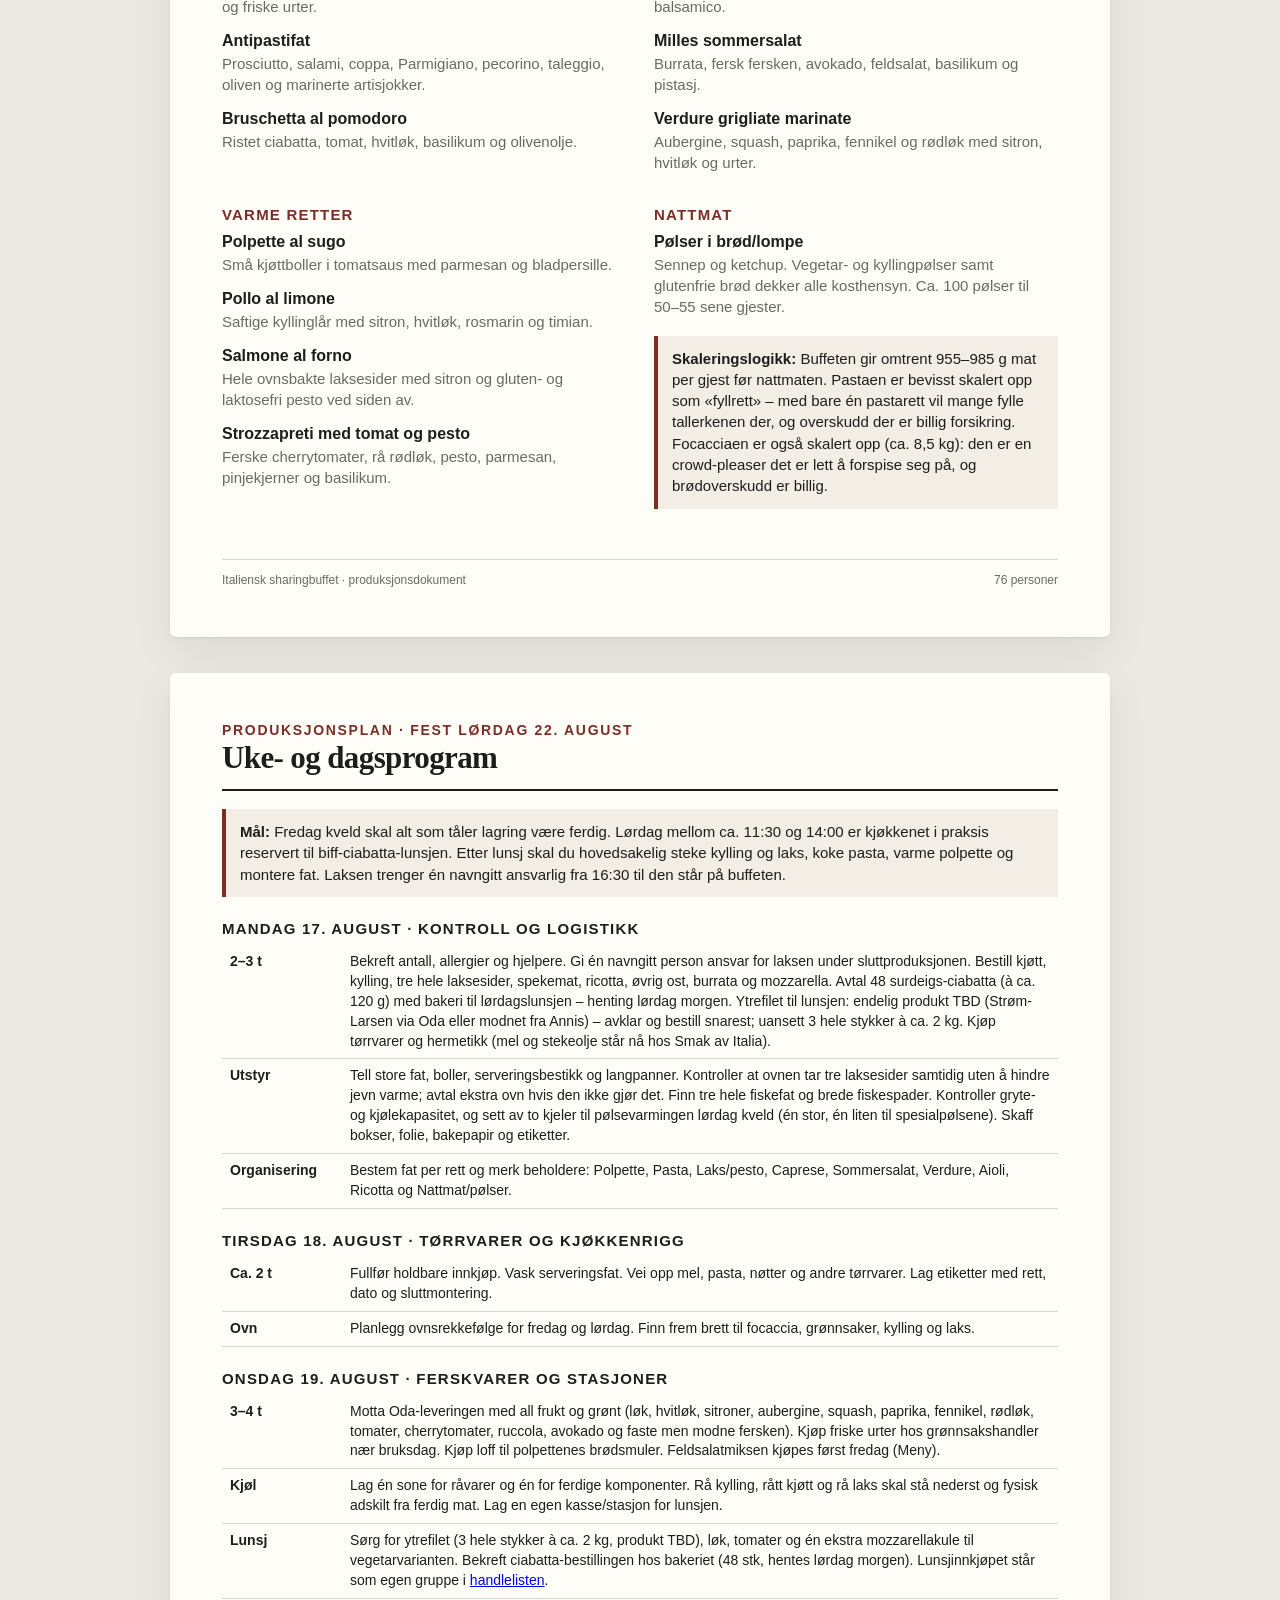
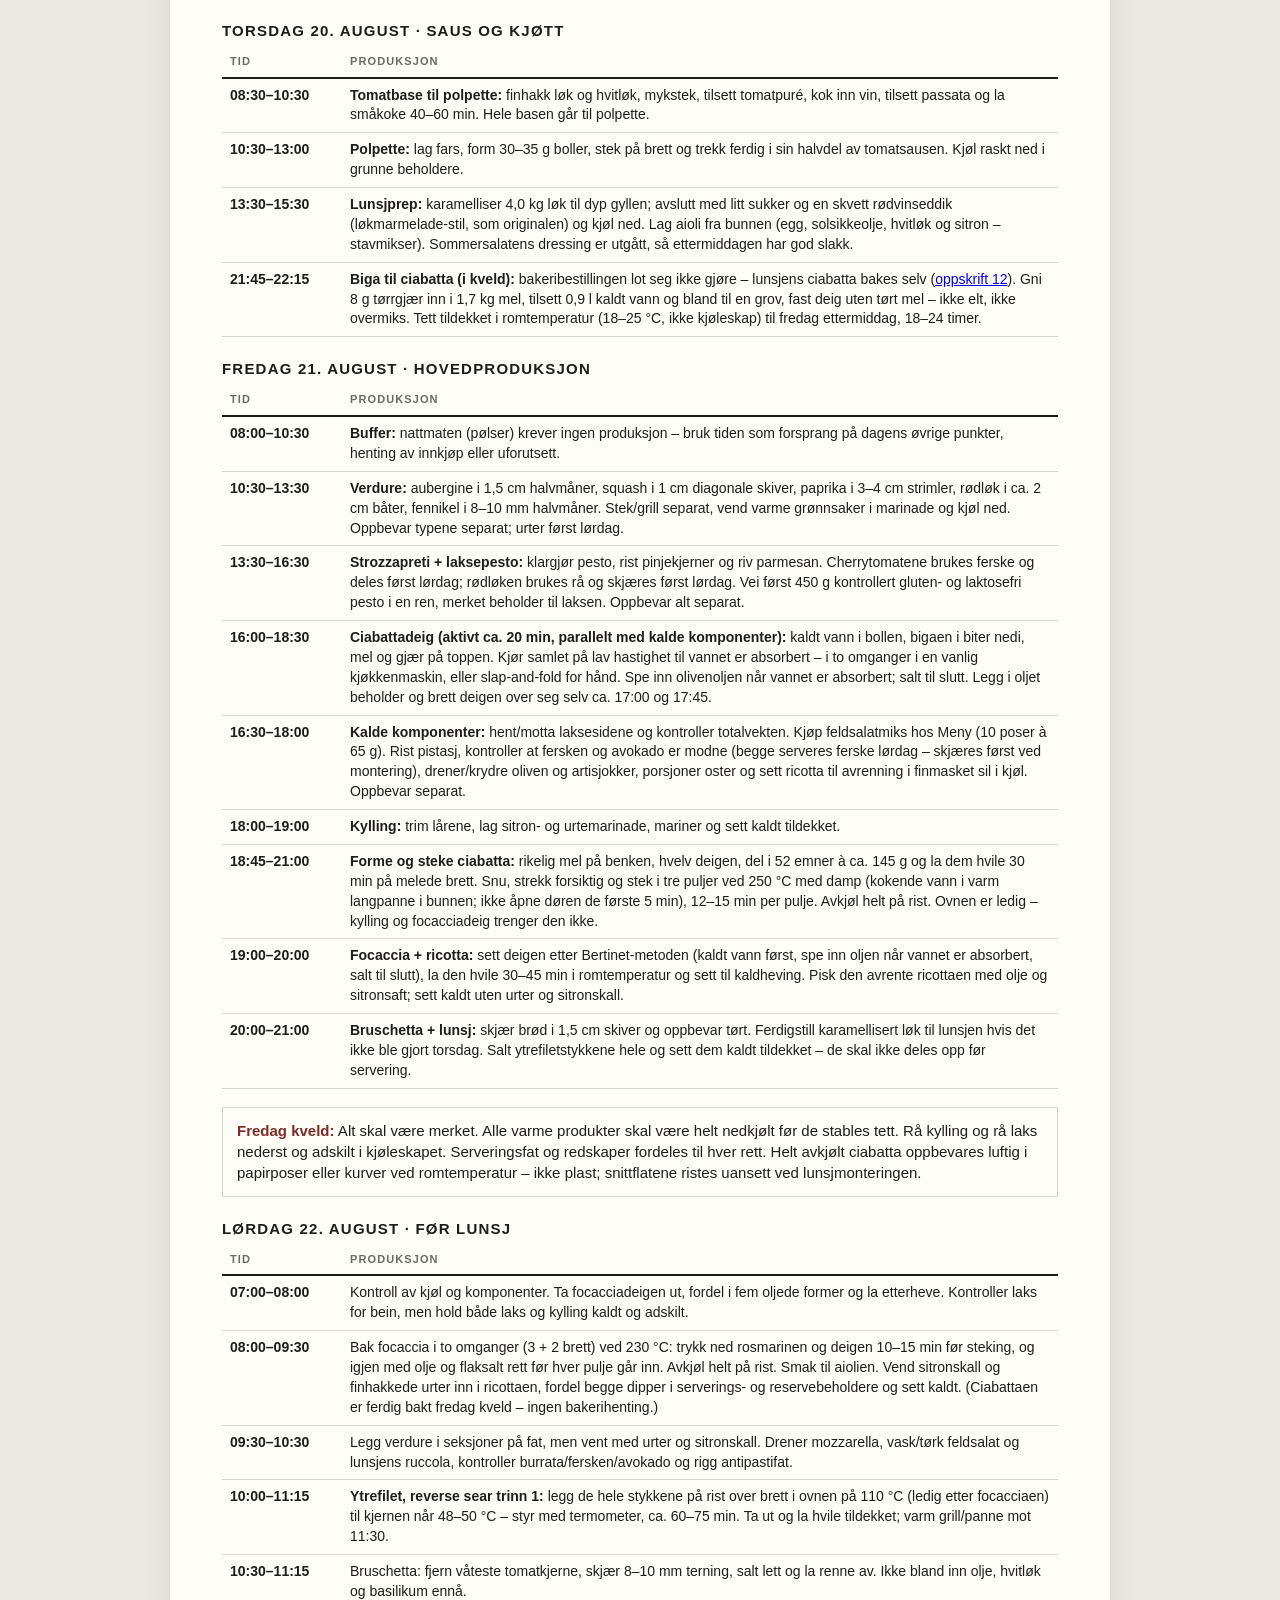
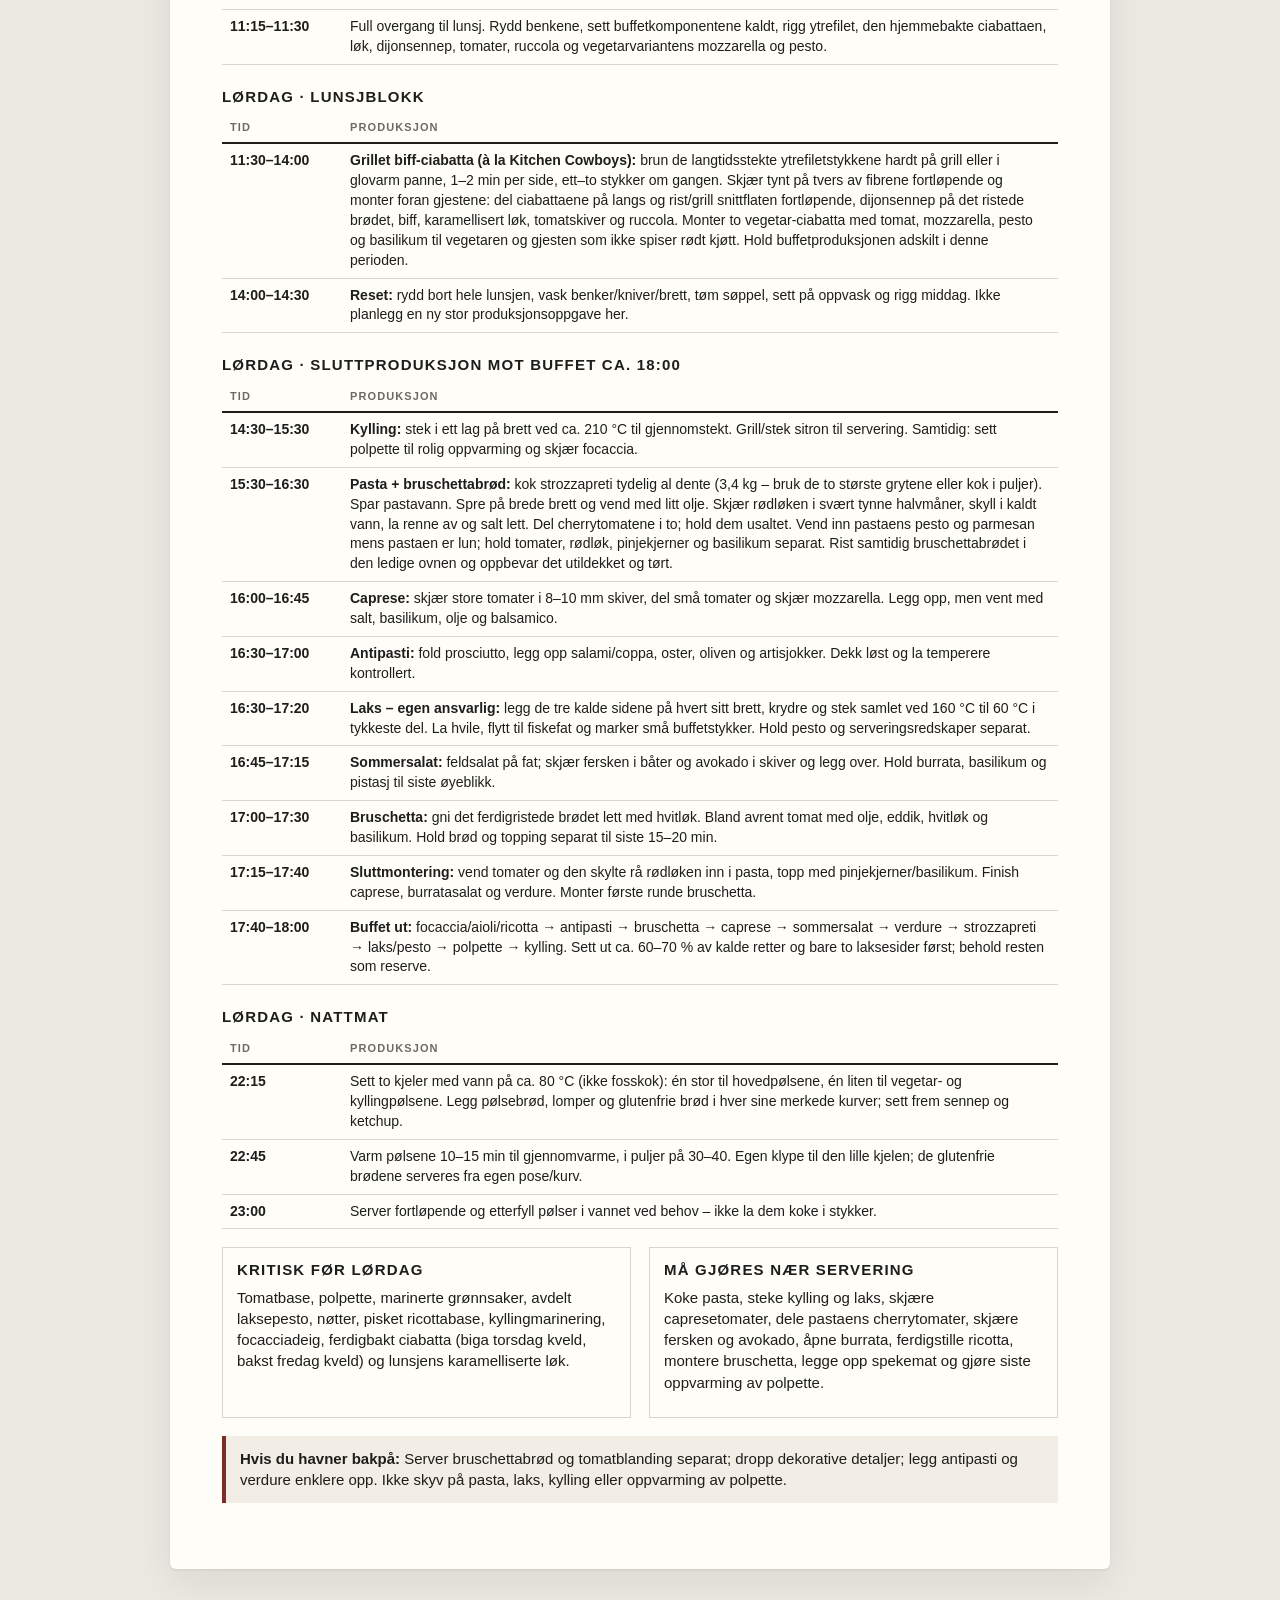
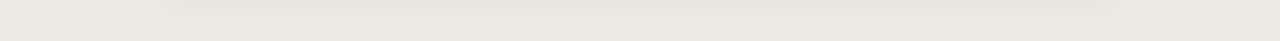
==== commit 8c97c6fd: "Home-baked ciabatta for lunch; scale up and revise focaccia (Bertinet) Bakery order for 48 ciabatta " ====
--- a/index.html
+++ b/index.html
@@ -21,7 +21,7 @@
           <p
             class="subhead">Aperitivo, antipasti, varme fat og pølser i brød som nattmat. Mengdene er dimensjonert som deler av én samlet buffet – ikke som 76 fulle porsjoner av hver rett.</p>
           <div class="meta-row">
-            <span class="chip">Hovedbuffet: ca. 71–73 kg ferdig mat</span>
+            <span class="chip">Hovedbuffet: ca. 73–75 kg ferdig mat</span>
             <span class="chip">Nattmat: ca. 100 pølser i brød/lompe</span>
             <span class="chip">Serveringsform: store fat og boller</span>
             <span class="chip">Fest: lørdag 22. august 2026</span>
@@ -166,7 +166,7 @@
             <p
               class="menu-item"><b>Pølser i brød/lompe</b><span>Sennep og ketchup. Vegetar- og kyllingpølser samt glutenfrie brød dekker alle kosthensyn. Ca. 100 pølser til 50–55 sene gjester.</span></p>
             <div
-              class="note"><strong>Skaleringslogikk:</strong> Buffeten gir omtrent 930–960 g mat per gjest før nattmaten. Pastaen er bevisst skalert opp som «fyllrett» – med bare én pastarett vil mange fylle tallerkenen der, og overskudd der er billig forsikring</div>
+              class="note"><strong>Skaleringslogikk:</strong> Buffeten gir omtrent 955–985 g mat per gjest før nattmaten. Pastaen er bevisst skalert opp som «fyllrett» – med bare én pastarett vil mange fylle tallerkenen der, og overskudd der er billig forsikring. Focacciaen er også skalert opp (ca. 8,5 kg): den er en crowd-pleaser det er lett å forspise seg på, og brødoverskudd er billig.</div>
           </div>
         </div>
         <div
@@ -252,6 +252,10 @@
               <td class="qty">13:30–15:30</td>
               <td><strong>Lunsjprep:</strong> karamelliser 4,0 kg løk til dyp gyllen; avslutt med litt sukker og en skvett rødvinseddik (løkmarmelade-stil, som originalen) og kjøl ned. Lag aioli fra bunnen (egg, solsikkeolje, hvitløk og sitron – stavmikser). Sommersalatens dressing er utgått, så ettermiddagen har god slakk.</td>
             </tr>
+            <tr>
+              <td class="qty">21:45–22:15</td>
+              <td><strong>Biga til ciabatta (i kveld):</strong> bakeribestillingen lot seg ikke gjøre – lunsjens ciabatta bakes selv (<a href="oppskrifter.html#dish-12">oppskrift 12</a>). Gni 8 g tørrgjær inn i 1,7 kg mel, tilsett 0,9 l kaldt vann og bland til en grov, fast deig uten tørt mel – ikke elt, ikke overmiks. Tett tildekket i romtemperatur (18–25 °C, ikke kjøleskap) til fredag ettermiddag, 18–24 timer.</td>
+            </tr>
           </tbody>
         </table>
 
@@ -277,6 +281,10 @@
               <td><strong>Strozzapreti + laksepesto:</strong> klargjør pesto, rist pinjekjerner og riv parmesan. Cherrytomatene brukes ferske og deles først lørdag; rødløken brukes rå og skjæres først lørdag. Vei først 450 g kontrollert gluten- og laktosefri pesto i en ren, merket beholder til laksen. Oppbevar alt separat.</td>
             </tr>
             <tr>
+              <td class="qty">16:00–18:30</td>
+              <td><strong>Ciabattadeig (aktivt ca. 20 min, parallelt med kalde komponenter):</strong> kaldt vann i bollen, bigaen i biter nedi, mel og gjær på toppen. Kjør samlet på lav hastighet til vannet er absorbert – i to omganger i en vanlig kjøkkenmaskin, eller slap-and-fold for hånd. Spe inn olivenoljen når vannet er absorbert; salt til slutt. Legg i oljet beholder og brett deigen over seg selv ca. 17:00 og 17:45.</td>
+            </tr>
+            <tr>
               <td class="qty">16:30–18:00</td>
               <td><strong>Kalde komponenter:</strong> hent/motta laksesidene og kontroller totalvekten. Kjøp feldsalatmiks hos Meny (10 poser à 65 g). Rist pistasj, kontroller at fersken og avokado er modne (begge serveres ferske lørdag – skjæres først ved montering), drener/krydre oliven og artisjokker, porsjoner oster og sett ricotta til avrenning i finmasket sil i kjøl. Oppbevar separat.</td>
             </tr>
@@ -285,8 +293,12 @@
               <td><strong>Kylling:</strong> trim lårene, lag sitron- og urtemarinade, mariner og sett kaldt tildekket.</td>
             </tr>
             <tr>
+              <td class="qty">18:45–21:00</td>
+              <td><strong>Forme og steke ciabatta:</strong> rikelig mel på benken, hvelv deigen, del i 52 emner à ca. 145 g og la dem hvile 30 min på melede brett. Snu, strekk forsiktig og stek i tre puljer ved 250 °C med damp (kokende vann i varm langpanne i bunnen; ikke åpne døren de første 5 min), 12–15 min per pulje. Avkjøl helt på rist. Ovnen er ledig – kylling og focacciadeig trenger den ikke.</td>
+            </tr>
+            <tr>
               <td class="qty">19:00–20:00</td>
-              <td><strong>Focaccia + ricotta:</strong> sett deigen, gjør strekk/brett og sett til kaldheving. Pisk den avrente ricottaen med olje og sitronsaft; sett kaldt uten urter og sitronskall.</td>
+              <td><strong>Focaccia + ricotta:</strong> sett deigen etter Bertinet-metoden (kaldt vann først, spe inn oljen når vannet er absorbert, salt til slutt), la den hvile 30–45 min i romtemperatur og sett til kaldheving. Pisk den avrente ricottaen med olje og sitronsaft; sett kaldt uten urter og sitronskall.</td>
             </tr>
             <tr>
               <td class="qty">20:00–21:00</td>
@@ -295,7 +307,7 @@
           </tbody>
         </table>
         <div
-          class="tip"><strong>Fredag kveld:</strong> Alt skal være merket. Alle varme produkter skal være helt nedkjølt før de stables tett. Rå kylling og rå laks nederst og adskilt i kjøleskapet. Serveringsfat og redskaper fordeles til hver rett.</div>
+          class="tip"><strong>Fredag kveld:</strong> Alt skal være merket. Alle varme produkter skal være helt nedkjølt før de stables tett. Rå kylling og rå laks nederst og adskilt i kjøleskapet. Serveringsfat og redskaper fordeles til hver rett. Helt avkjølt ciabatta oppbevares luftig i papirposer eller kurver ved romtemperatur – ikke plast; snittflatene ristes uansett ved lunsjmonteringen.</div>
 
         <h3>Lørdag 22. august · før lunsj</h3>
         <table>
@@ -308,11 +320,11 @@
           <tbody>
             <tr>
               <td class="qty">07:00–08:00</td>
-              <td>Kontroll av kjøl og komponenter. Ta focacciadeigen ut, fordel i oljede former og la etterheve. Kontroller laks for bein, men hold både laks og kylling kaldt og adskilt.</td>
+              <td>Kontroll av kjøl og komponenter. Ta focacciadeigen ut, fordel i fem oljede former og la etterheve. Kontroller laks for bein, men hold både laks og kylling kaldt og adskilt.</td>
             </tr>
             <tr>
               <td class="qty">08:00–09:30</td>
-              <td>Bak focaccia med rosmarin, olje og flaksalt. Avkjøl helt på rist. Hent surdeigs-ciabatta hos bakeriet. Smak til aiolien. Vend sitronskall og finhakkede urter inn i ricottaen, fordel begge dipper i serverings- og reservebeholdere og sett kaldt.</td>
+              <td>Bak focaccia i to omganger (3 + 2 brett) ved 230 °C: trykk ned rosmarinen og deigen 10–15 min før steking, og igjen med olje og flaksalt rett før hver pulje går inn. Avkjøl helt på rist. Smak til aiolien. Vend sitronskall og finhakkede urter inn i ricottaen, fordel begge dipper i serverings- og reservebeholdere og sett kaldt. (Ciabattaen er ferdig bakt fredag kveld – ingen bakerihenting.)</td>
             </tr>
             <tr>
               <td class="qty">09:30–10:30</td>
@@ -328,7 +340,7 @@
             </tr>
             <tr>
               <td class="qty">11:15–11:30</td>
-              <td>Full overgang til lunsj. Rydd benkene, sett buffetkomponentene kaldt, rigg ytrefilet, ciabatta, løk, dijonsennep, tomater, ruccola og vegetarvariantens mozzarella og pesto.</td>
+              <td>Full overgang til lunsj. Rydd benkene, sett buffetkomponentene kaldt, rigg ytrefilet, den hjemmebakte ciabattaen, løk, dijonsennep, tomater, ruccola og vegetarvariantens mozzarella og pesto.</td>
             </tr>
           </tbody>
         </table>
@@ -344,7 +356,7 @@
           <tbody>
             <tr>
               <td class="qty">11:30–14:00</td>
-              <td><strong>Grillet biff-ciabatta (à la Kitchen Cowboys):</strong> brun de langtidsstekte ytrefiletstykkene hardt på grill eller i glovarm panne, 1–2 min per side, ett–to stykker om gangen. Skjær tynt på tvers av fibrene fortløpende og monter foran gjestene: dijonsennep på ristet brød, biff, karamellisert løk, tomatskiver og ruccola. Monter to vegetar-ciabatta med tomat, mozzarella, pesto og basilikum til vegetaren og gjesten som ikke spiser rødt kjøtt. Hold buffetproduksjonen adskilt i denne perioden.</td>
+              <td><strong>Grillet biff-ciabatta (à la Kitchen Cowboys):</strong> brun de langtidsstekte ytrefiletstykkene hardt på grill eller i glovarm panne, 1–2 min per side, ett–to stykker om gangen. Skjær tynt på tvers av fibrene fortløpende og monter foran gjestene: del ciabattaene på langs og rist/grill snittflaten fortløpende, dijonsennep på det ristede brødet, biff, karamellisert løk, tomatskiver og ruccola. Monter to vegetar-ciabatta med tomat, mozzarella, pesto og basilikum til vegetaren og gjesten som ikke spiser rødt kjøtt. Hold buffetproduksjonen adskilt i denne perioden.</td>
             </tr>
             <tr>
               <td class="qty">14:00–14:30</td>
@@ -428,7 +440,7 @@
         <div class="workflow-grid">
           <div class="workflow-card">
             <h3>Kritisk før lørdag</h3>
-            <p>Tomatbase, polpette, marinerte grønnsaker, avdelt laksepesto, nøtter, pisket ricottabase, kyllingmarinering, focacciadeig og lunsjens karamelliserte løk.</p>
+            <p>Tomatbase, polpette, marinerte grønnsaker, avdelt laksepesto, nøtter, pisket ricottabase, kyllingmarinering, focacciadeig, ferdigbakt ciabatta (biga torsdag kveld, bakst fredag kveld) og lunsjens karamelliserte løk.</p>
           </div>
           <div class="workflow-card">
             <h3>Må gjøres nær servering</h3>
--- a/styles.css
+++ b/styles.css
@@ -357,6 +357,61 @@
   color: var(--accent);
   border-bottom: 1px solid var(--line);
   padding-bottom: 7px;
+}
+.group-toggle {
+  display: flex;
+  align-items: center;
+  gap: 10px;
+  width: 100%;
+  padding: 0;
+  border: 0;
+  background: none;
+  font: inherit;
+  letter-spacing: inherit;
+  text-transform: inherit;
+  color: inherit;
+  text-align: left;
+  cursor: pointer;
+  -webkit-tap-highlight-color: transparent;
+}
+.group-title {
+  min-width: 0;
+}
+.group-caret {
+  flex: none;
+  width: 8px;
+  height: 8px;
+  margin-top: -3px;
+  border-right: 2px solid currentColor;
+  border-bottom: 2px solid currentColor;
+  transform: rotate(-45deg);
+  transition: transform .18s ease;
+}
+.shopping-group.open .group-caret {
+  transform: rotate(45deg);
+  margin-top: -6px;
+}
+.group-meta {
+  margin-left: auto;
+  padding-left: 10px;
+  font-weight: 600;
+  font-size: 12px;
+  letter-spacing: 0;
+  text-transform: none;
+  color: var(--muted);
+  white-space: nowrap;
+}
+.shopping-group:not(.open) .group-body {
+  display: none;
+}
+@media print {
+  .shopping-group .group-body {
+    display: block !important;
+  }
+  .group-caret,
+  .group-meta {
+    display: none;
+  }
 }
 .shopping td:first-child {
   width: 28px;
@@ -466,6 +521,155 @@
   }
 }
 
+/* ---- Floating contents button (screens without the fixed sidebar) ---- */
+.toc-fab {
+  display: none;
+}
+@media (max-width: 1419.98px) {
+  .toc-fab {
+    display: block;
+  }
+}
+.toc-fab-btn {
+  position: fixed;
+  right: 16px;
+  bottom: calc(16px + env(safe-area-inset-bottom, 0px));
+  z-index: 60;
+  width: 52px;
+  height: 52px;
+  border: 0;
+  border-radius: 50%;
+  background: var(--accent);
+  color: #fff;
+  box-shadow: 0 2px 6px rgba(29,29,27,.25), 0 10px 28px rgba(29,29,27,.28);
+  cursor: pointer;
+  -webkit-tap-highlight-color: transparent;
+}
+.toc-fab-icon {
+  display: block;
+  position: relative;
+  width: 18px;
+  height: 14px;
+  margin: 0 auto;
+}
+.toc-fab-icon i {
+  position: absolute;
+  left: 0;
+  right: 0;
+  height: 2px;
+  border-radius: 1px;
+  background: currentColor;
+  transition: transform .22s ease, opacity .18s ease, top .22s ease;
+}
+.toc-fab-icon i:nth-child(1) { top: 0; }
+.toc-fab-icon i:nth-child(2) { top: 6px; }
+.toc-fab-icon i:nth-child(3) { top: 12px; }
+.toc-fab.open .toc-fab-icon i:nth-child(1) { top: 6px; transform: rotate(45deg); }
+.toc-fab.open .toc-fab-icon i:nth-child(2) { opacity: 0; }
+.toc-fab.open .toc-fab-icon i:nth-child(3) { top: 6px; transform: rotate(-45deg); }
+.toc-fab-backdrop {
+  position: fixed;
+  inset: 0;
+  z-index: 58;
+  background: rgba(29,29,27,.35);
+  opacity: 0;
+  visibility: hidden;
+  transition: opacity .2s ease, visibility 0s linear .2s;
+}
+.toc-fab.open .toc-fab-backdrop {
+  opacity: 1;
+  visibility: visible;
+  transition: opacity .2s ease;
+}
+.toc-fab-panel {
+  position: fixed;
+  right: 16px;
+  bottom: calc(80px + env(safe-area-inset-bottom, 0px));
+  z-index: 59;
+  width: min(320px, calc(100vw - 32px));
+  max-height: min(65vh, 540px);
+  max-height: min(65dvh, 540px);
+  display: flex;
+  flex-direction: column;
+  background: var(--paper);
+  border-radius: 12px;
+  box-shadow: 0 2px 6px rgba(29,29,27,.16), 0 18px 50px rgba(29,29,27,.3);
+  overflow: hidden;
+  opacity: 0;
+  visibility: hidden;
+  transform: translateY(8px) scale(.96);
+  transform-origin: bottom right;
+  transition: opacity .18s ease, transform .18s ease, visibility 0s linear .18s;
+}
+.toc-fab.open .toc-fab-panel {
+  opacity: 1;
+  visibility: visible;
+  transform: none;
+  transition: opacity .18s ease, transform .18s ease;
+}
+.toc-fab-pages {
+  flex: none;
+  display: flex;
+  gap: 4px;
+  padding: 10px;
+  border-bottom: 1px solid var(--line);
+}
+.toc-fab-pages a {
+  flex: 1 1 0;
+  text-align: center;
+  padding: 7px 4px;
+  border-radius: 999px;
+  font-weight: 700;
+  font-size: 13px;
+  color: var(--ink);
+  text-decoration: none;
+  white-space: nowrap;
+  overflow: hidden;
+  text-overflow: ellipsis;
+}
+.toc-fab-pages a[aria-current="page"] {
+  background: var(--accent);
+  color: #fff;
+}
+.toc-fab-panel .page-toc-title {
+  flex: none;
+  margin: 10px 0 4px;
+  padding-left: 21px;
+}
+.toc-fab-list {
+  overflow-y: auto;
+  overscroll-behavior: contain;
+  padding: 0 10px 12px;
+}
+.toc-fab-list a {
+  display: block;
+  padding: 8px 10px;
+  border-left: 2px solid var(--line);
+  color: var(--muted);
+  font-size: 14px;
+  text-decoration: none;
+  white-space: nowrap;
+  overflow: hidden;
+  text-overflow: ellipsis;
+}
+.toc-fab-list a.active {
+  color: var(--accent);
+  border-left-color: var(--accent);
+  font-weight: 700;
+}
+.toc-fab-list a.toc-sub {
+  padding-left: 26px;
+}
+.toc-fab-lock,
+.toc-fab-lock body {
+  overflow: hidden;
+}
+@media print {
+  .toc-fab {
+    display: none;
+  }
+}
+
 /* ---- Priced shopping list ---- */
 .cost-summary {
   display: grid;
@@ -547,14 +751,6 @@
   color: var(--muted);
   font-size: 13px;
   margin: -2px 0 12px;
-}
-.sync-status {
-  color: var(--muted);
-  font-size: 13px;
-  margin: 10px 0 0;
-}
-.sync-status--offline {
-  color: var(--accent);
 }
 .shopping--priced a {
   color: inherit;
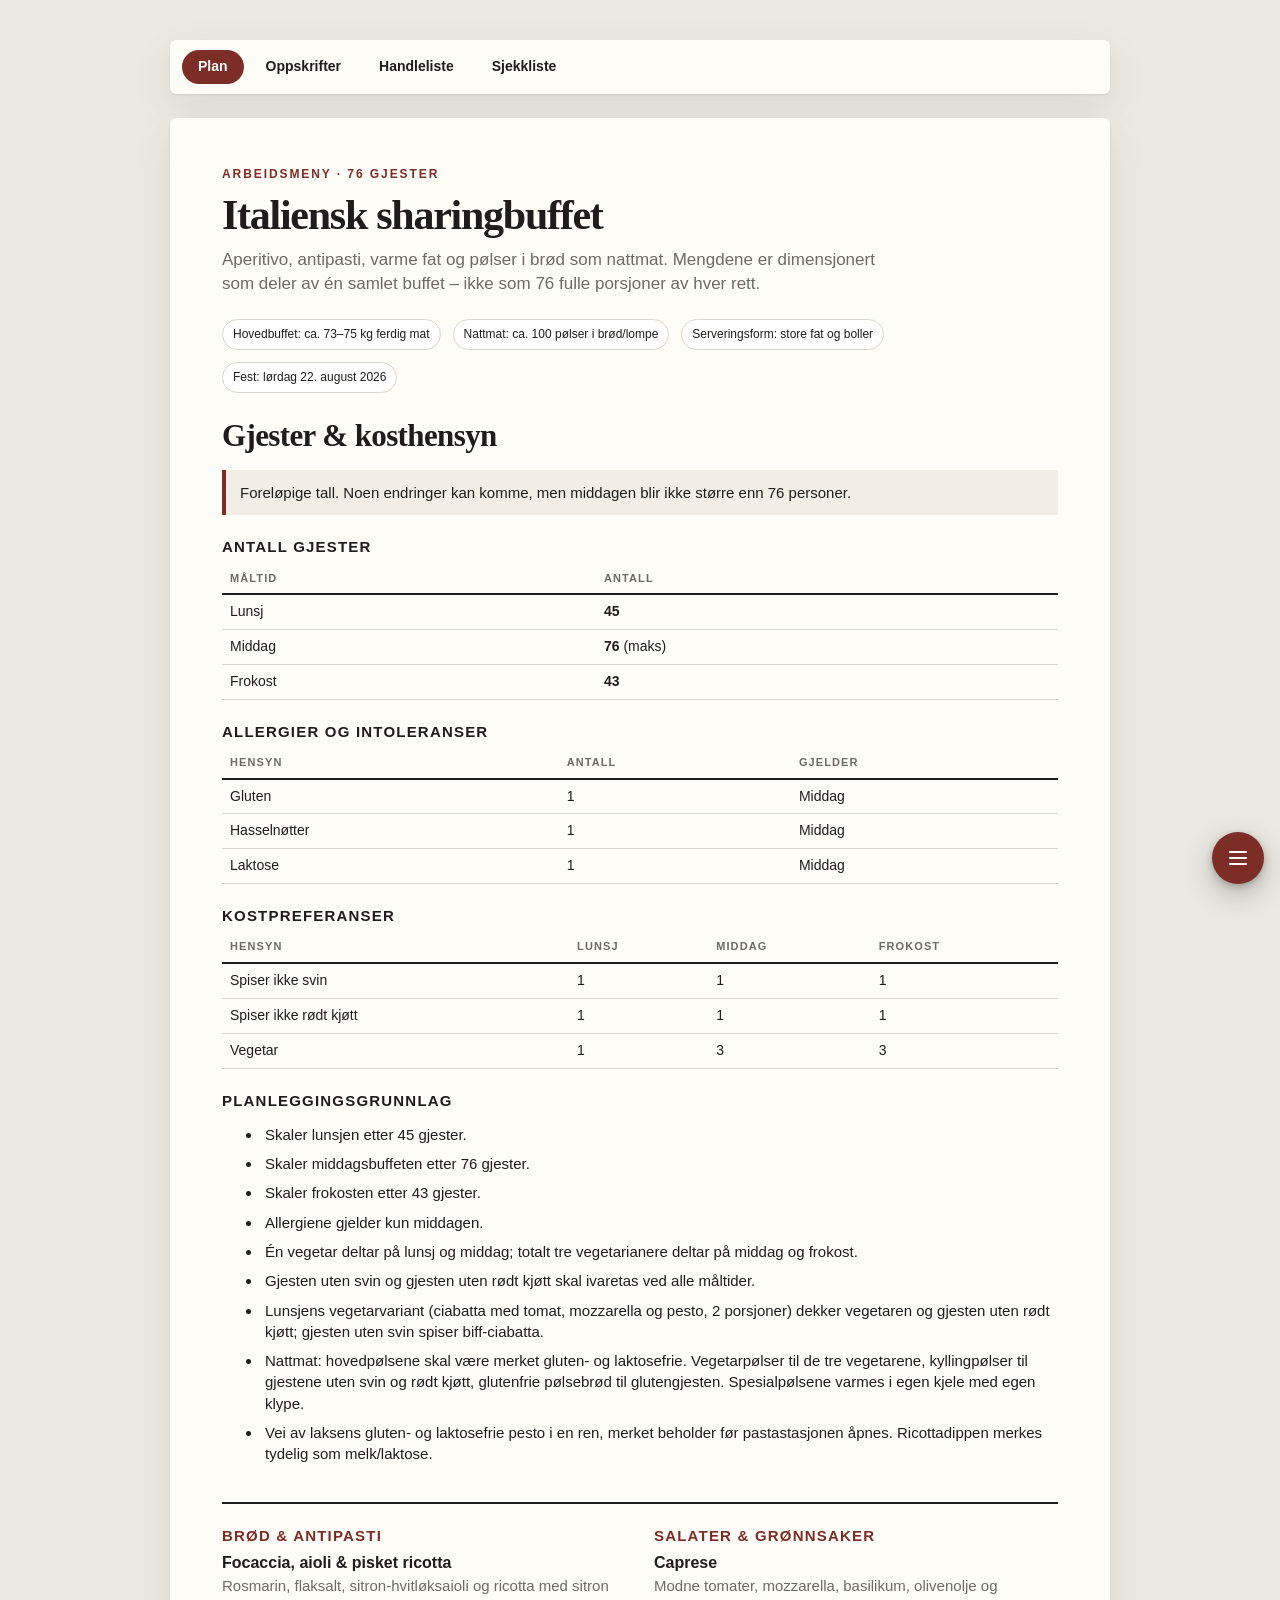
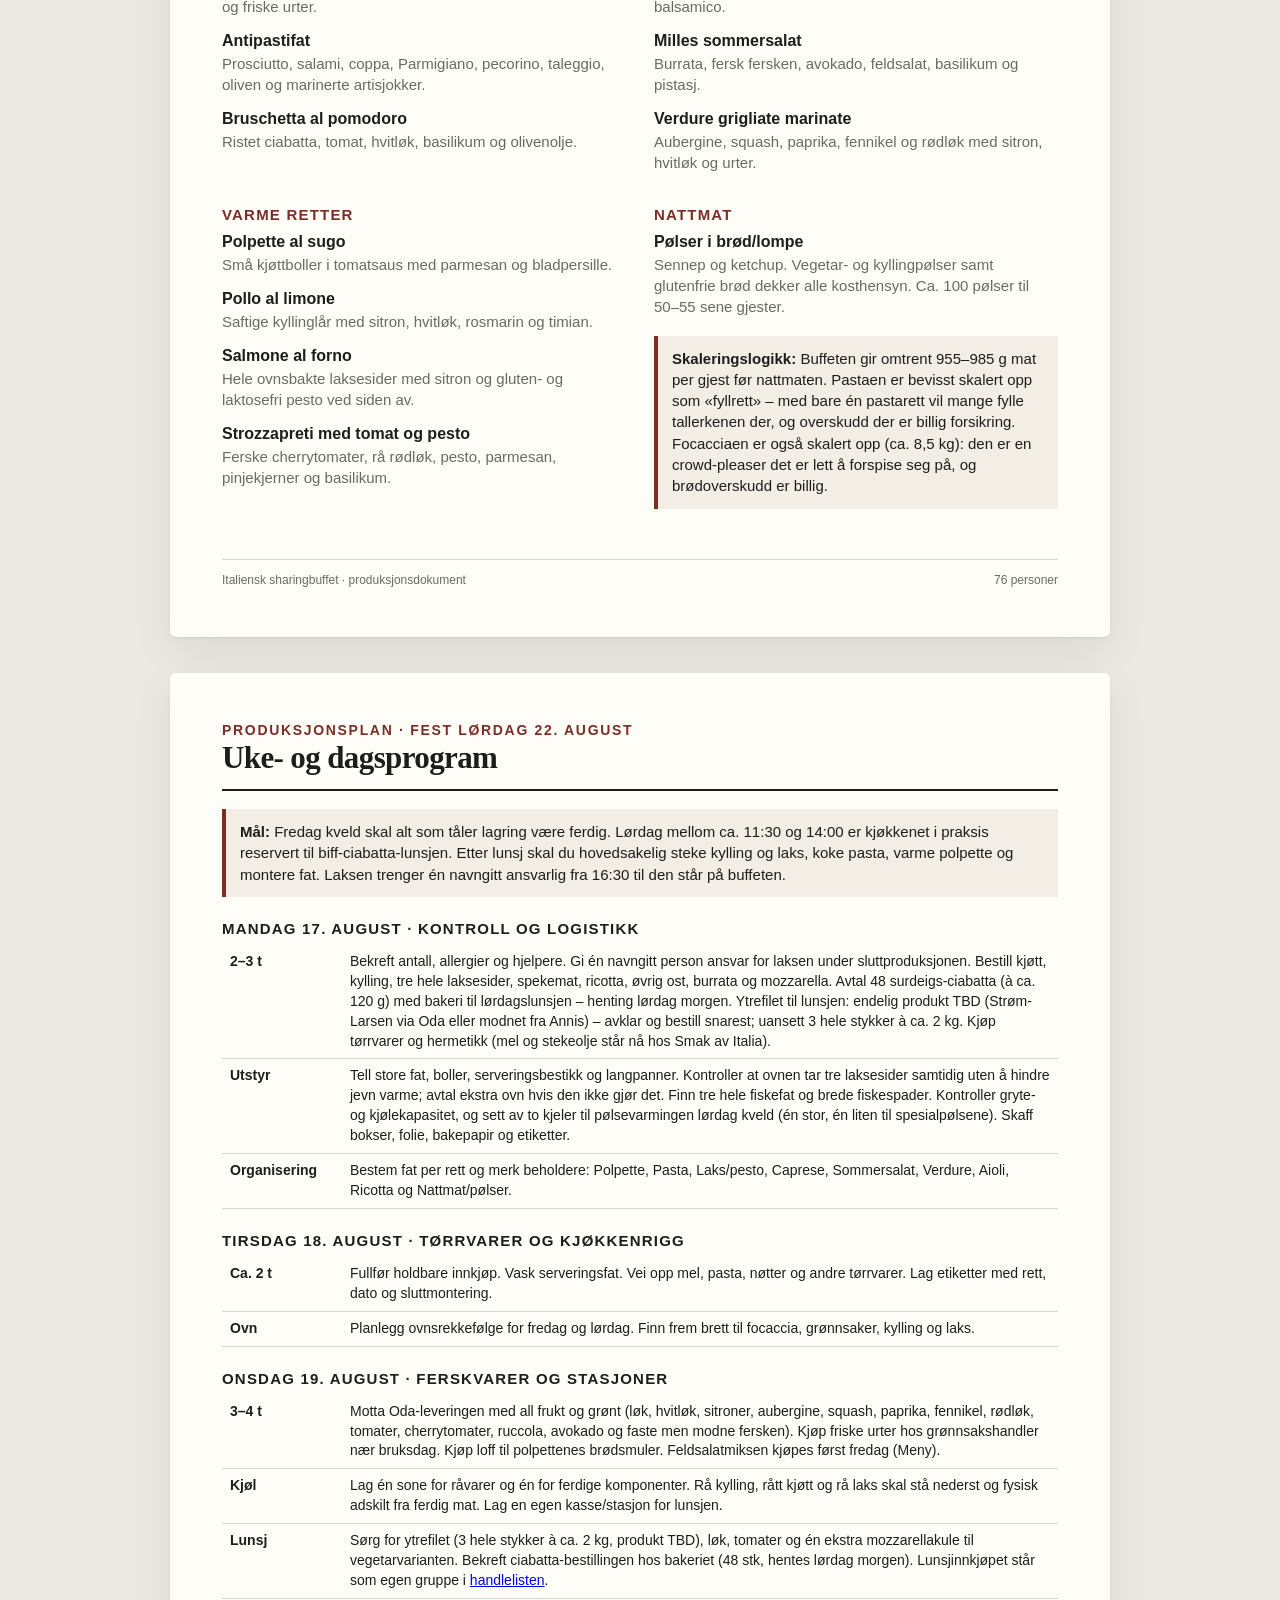
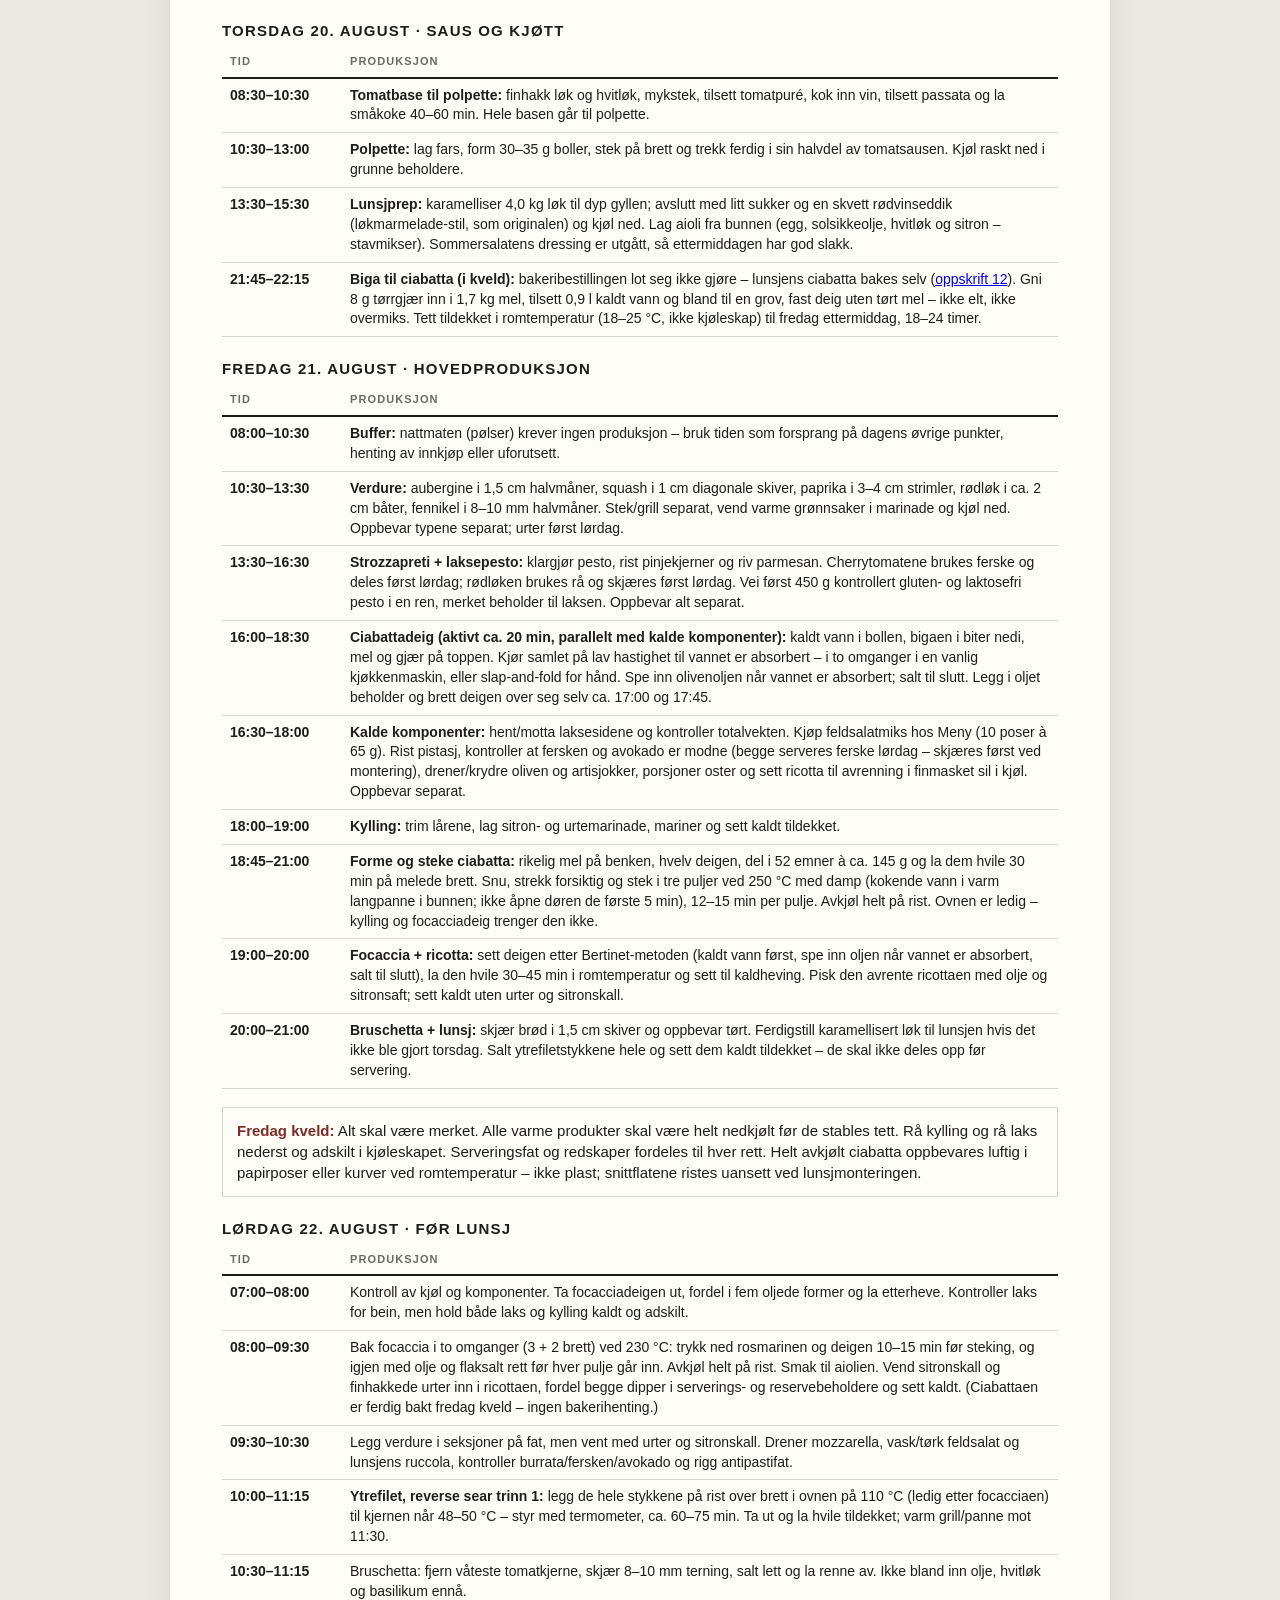
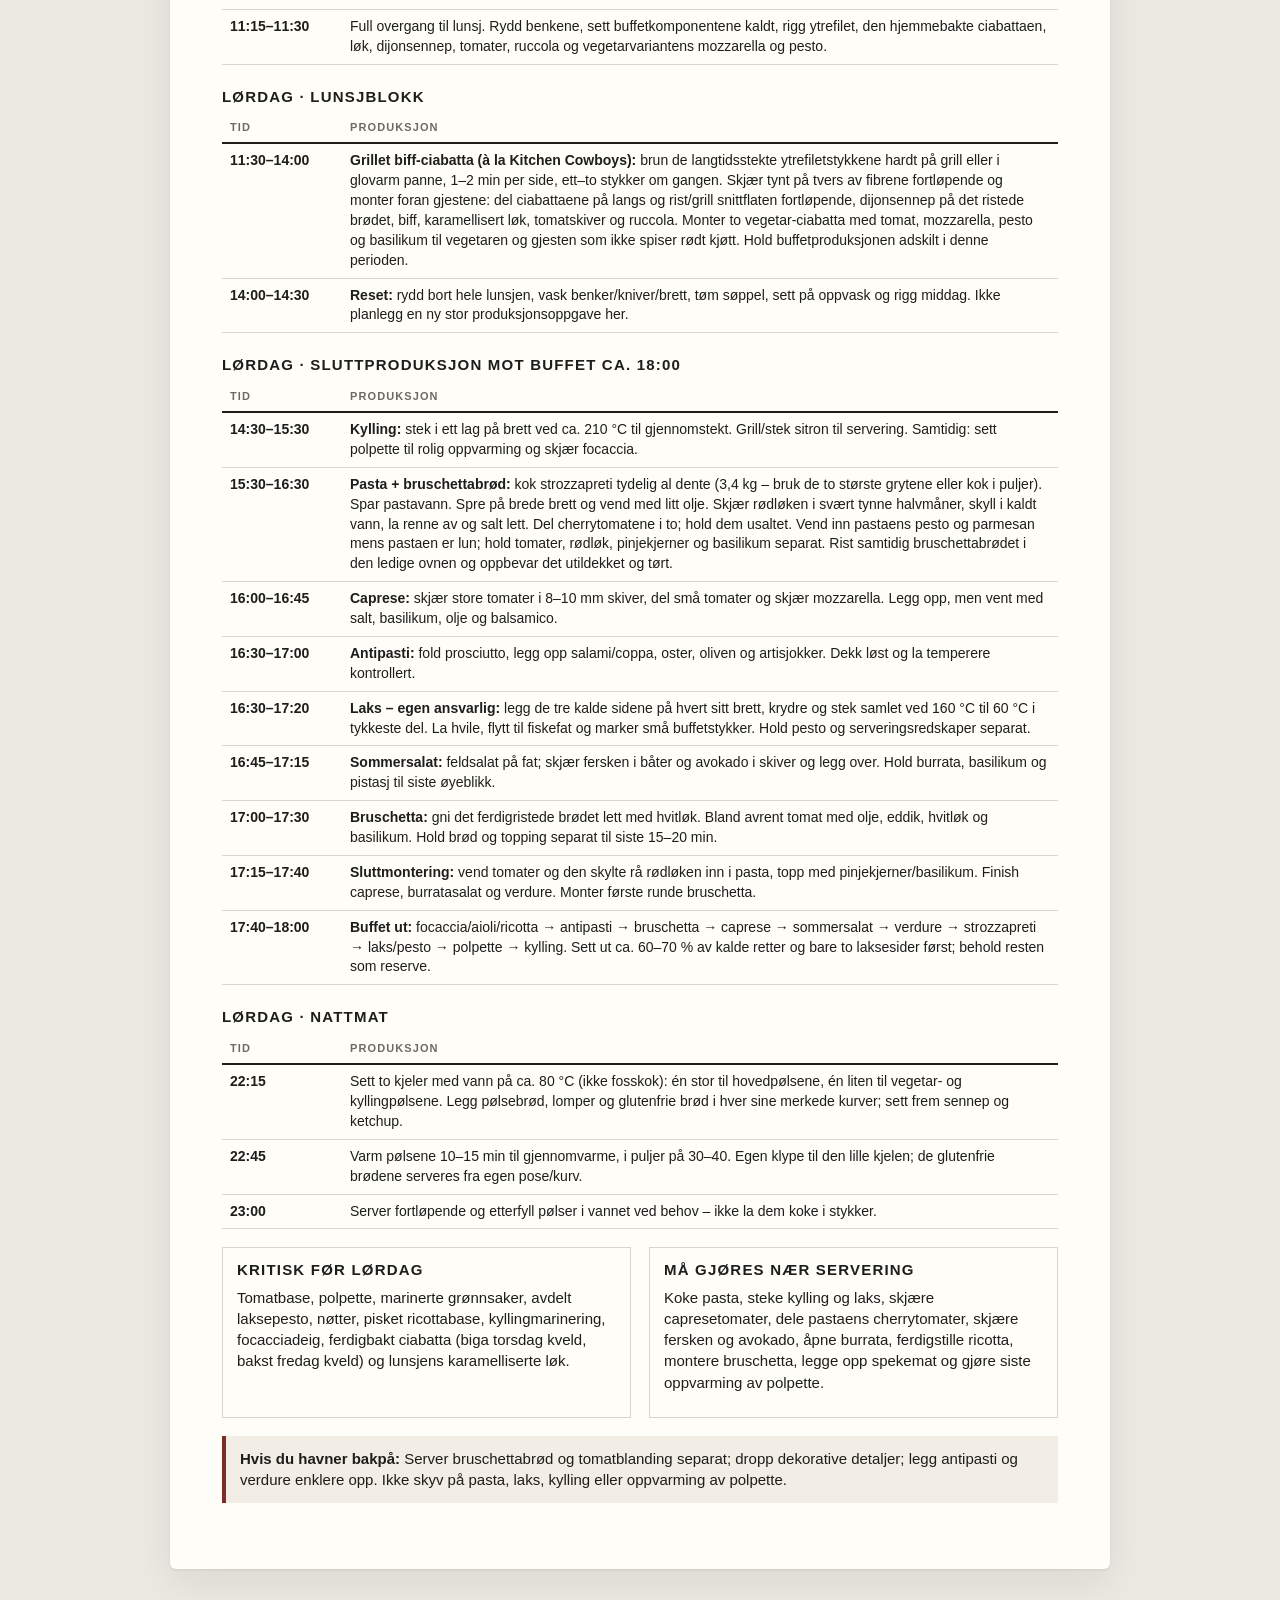
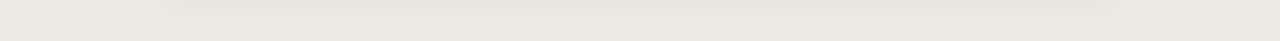
==== commit 72ecc172: "Add printable round checklist page (sjekkliste.html) A fourth page meant to be printed and carried o" ====
--- a/index.html
+++ b/index.html
@@ -12,6 +12,7 @@
       <a href="index.html" aria-current="page">Plan</a>
       <a href="oppskrifter.html">Oppskrifter</a>
       <a href="handleliste.html">Handleliste</a>
+      <a href="sjekkliste.html">Sjekkliste</a>
     </nav>
     <main>
       <section class="cover">
--- a/styles.css
+++ b/styles.css
@@ -266,7 +266,8 @@
   }
   body {
     max-width: none;
-    font-size: 10.5pt;
+    font-size: 9.5pt;
+    line-height: 1.35;
     padding: 0;
   }
   main {
@@ -283,10 +284,65 @@
     box-shadow: none;
   }
   h1 {
-    font-size: 31pt;
+    font-size: 26pt;
   }
   h2 {
-    font-size: 23pt;
+    font-size: 18pt;
+  }
+  h3 {
+    font-size: 9pt;
+    margin: 14px 0 6px;
+  }
+  .subhead {
+    font-size: 11.5pt;
+  }
+  .chip,
+  .kicker,
+  .cover-footer {
+    font-size: 8.5pt;
+  }
+  .menu-item b {
+    font-size: 10.5pt;
+  }
+  .dish-number {
+    font-size: 9pt;
+  }
+  .weight {
+    font-size: 8.5pt;
+  }
+  table {
+    font-size: 9pt;
+    margin: 6px 0 12px;
+  }
+  th {
+    font-size: 7.5pt;
+    padding: 4px 6px;
+  }
+  td {
+    padding: 4px 6px;
+  }
+  td.qty {
+    width: 95px;
+  }
+  ol {
+    margin: 6px 0 12px 18px;
+  }
+  li {
+    margin-bottom: 5px;
+  }
+  .note,
+  .serve,
+  .tip,
+  .prepbox > div,
+  .workflow-card {
+    padding: 8px 10px;
+  }
+  .note,
+  .serve {
+    margin: 12px 0;
+  }
+  .small {
+    font-size: 8.5pt;
   }
   .cover {
     min-height: 267mm;
@@ -820,3 +876,94 @@
     display: none;
   }
 }
+
+/* ---- Printable round checklist ---- */
+.checklist .subhead {
+  margin: 12px 0 0;
+}
+.check-grid {
+  display: grid;
+  grid-template-columns: 1fr 1fr;
+  gap: 16px;
+  margin-top: 22px;
+}
+.check-block {
+  border: 1px solid var(--line);
+  padding: 14px 16px;
+  break-inside: avoid;
+}
+.check-block h3 {
+  margin: 0 0 10px;
+  color: var(--accent);
+}
+.check-block ul {
+  list-style: none;
+  margin: 0;
+  padding: 0;
+}
+.check-block li {
+  position: relative;
+  margin: 0 0 7px;
+  padding-left: 26px;
+}
+.check-block li::before {
+  content: "";
+  position: absolute;
+  left: 0;
+  top: 2px;
+  width: 13px;
+  height: 13px;
+  border: 1.5px solid var(--ink);
+  border-radius: 2px;
+  background: #fff;
+}
+.block-notes {
+  margin-top: 12px;
+}
+.block-notes div {
+  border-bottom: 1px solid var(--line);
+  height: 22px;
+}
+.check-endnotes {
+  margin-top: 26px;
+  break-inside: avoid;
+}
+.check-notes {
+  border: 1px solid var(--line);
+  padding: 4px 12px 14px;
+}
+.check-notes div {
+  border-bottom: 1px solid var(--line);
+  height: 26px;
+}
+.check-notes div:last-child {
+  border-bottom: 0;
+}
+@media (max-width: 700px) {
+  .check-grid {
+    grid-template-columns: 1fr;
+  }
+}
+@media print {
+  .check-grid {
+    gap: 10px;
+    margin-top: 14px;
+  }
+  .check-block {
+    padding: 8px 10px;
+  }
+  .check-block li {
+    margin-bottom: 4px;
+    padding-left: 20px;
+  }
+  .check-block li::before {
+    width: 10px;
+    height: 10px;
+  }
+  .block-notes div {
+    height: 18px;
+  }
+  .check-notes div {
+    height: 22px;
+  }
+}
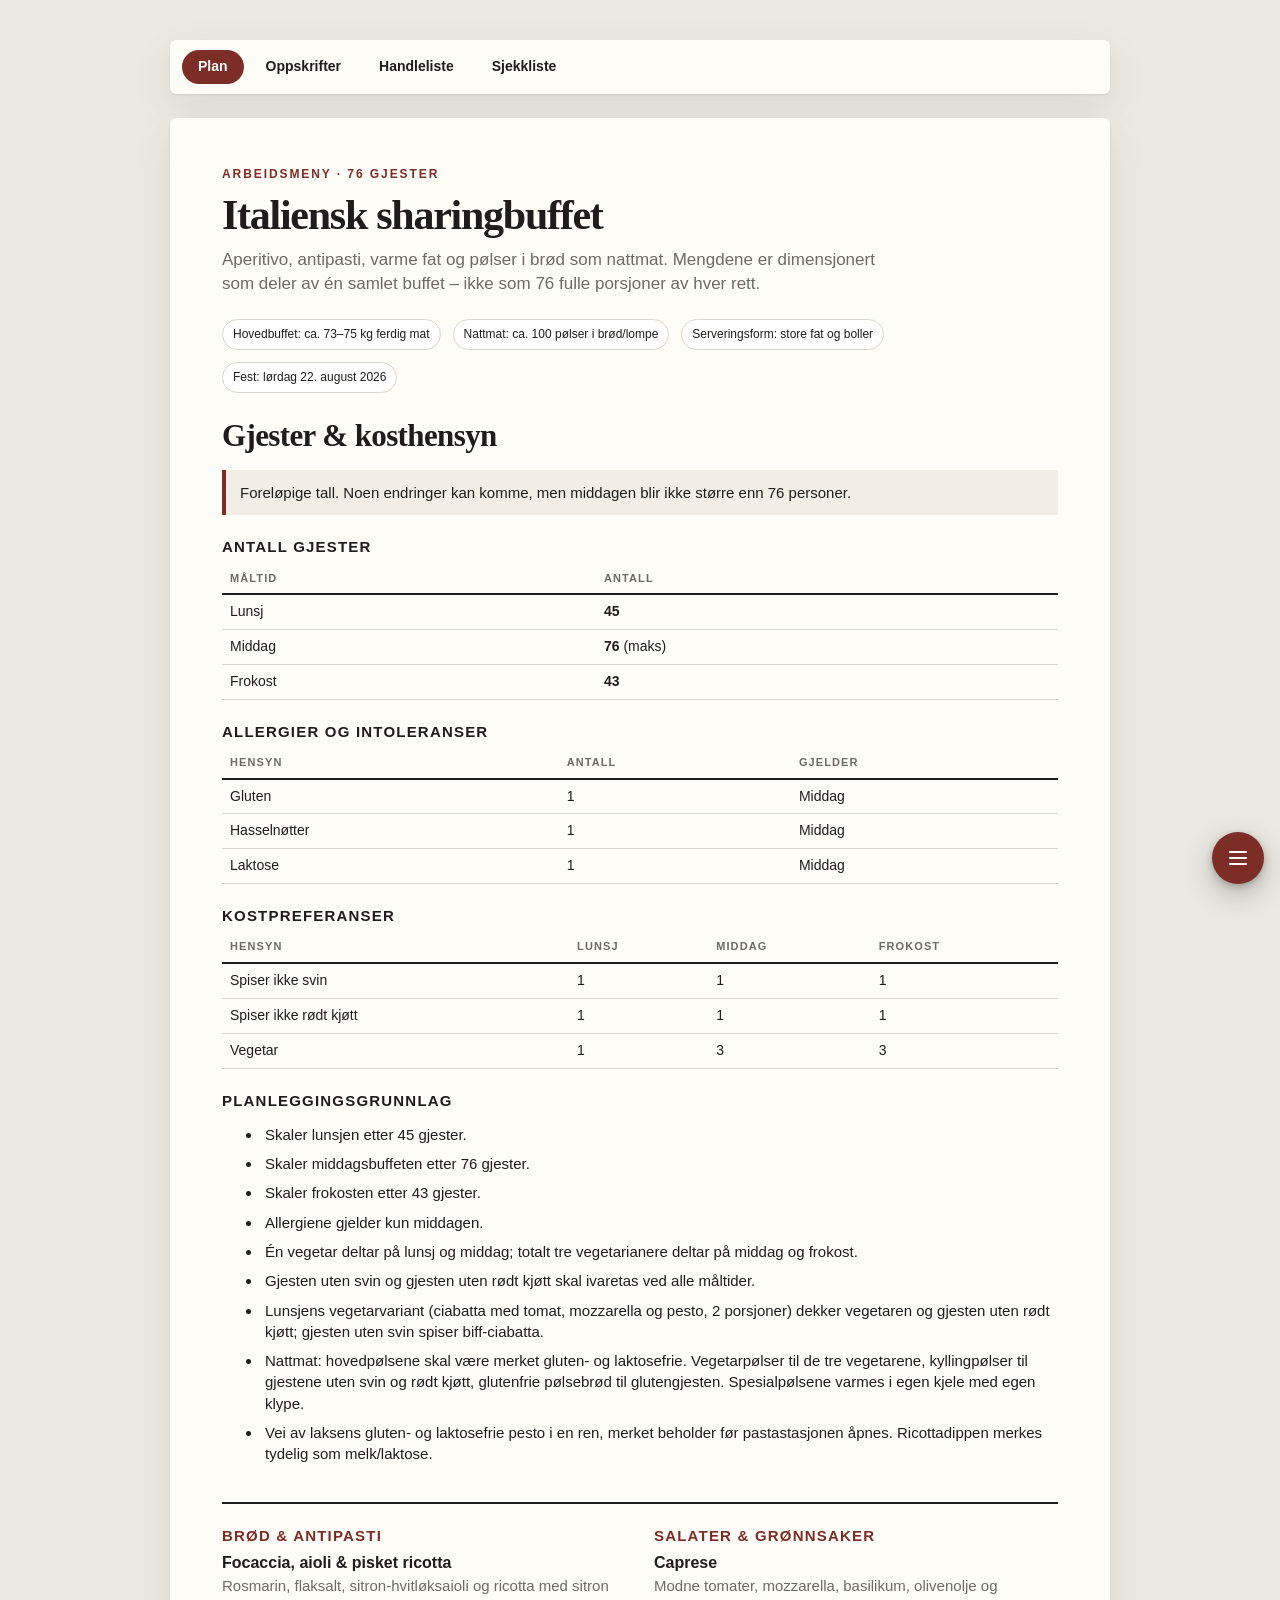
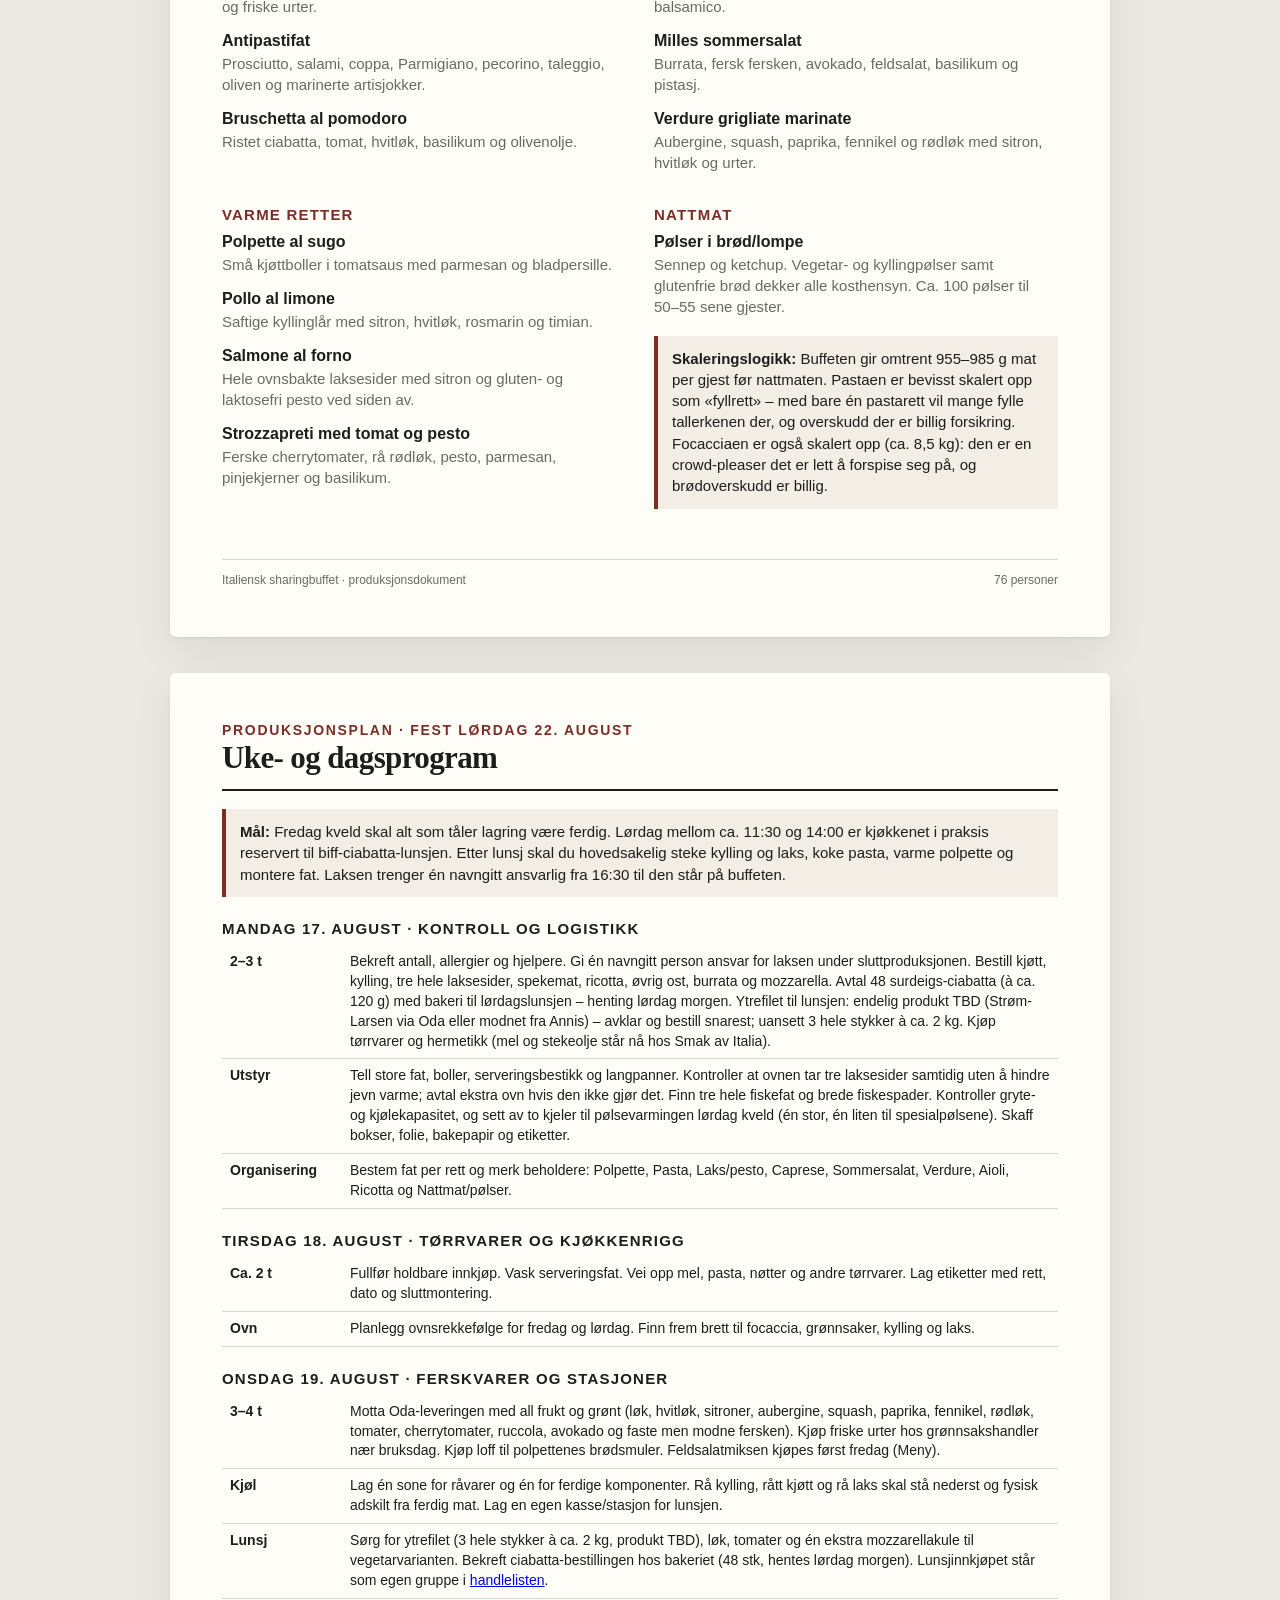
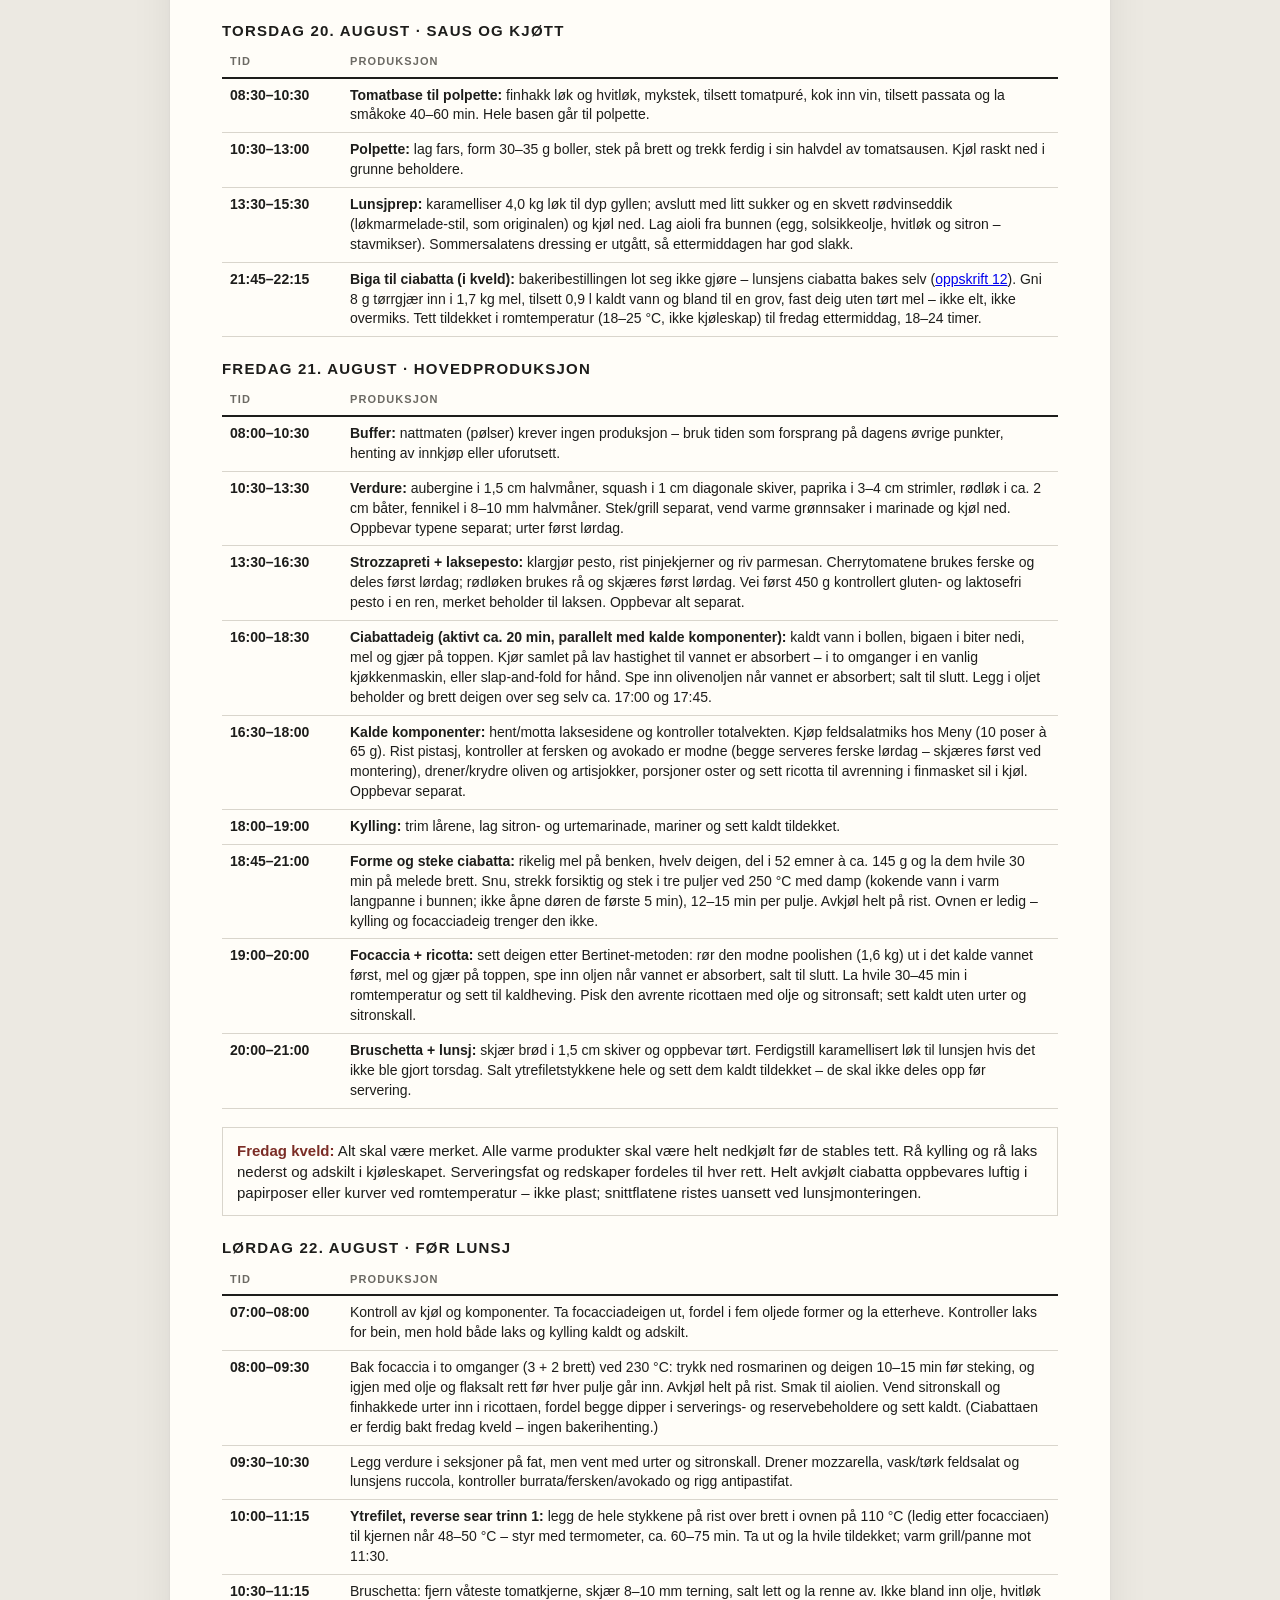
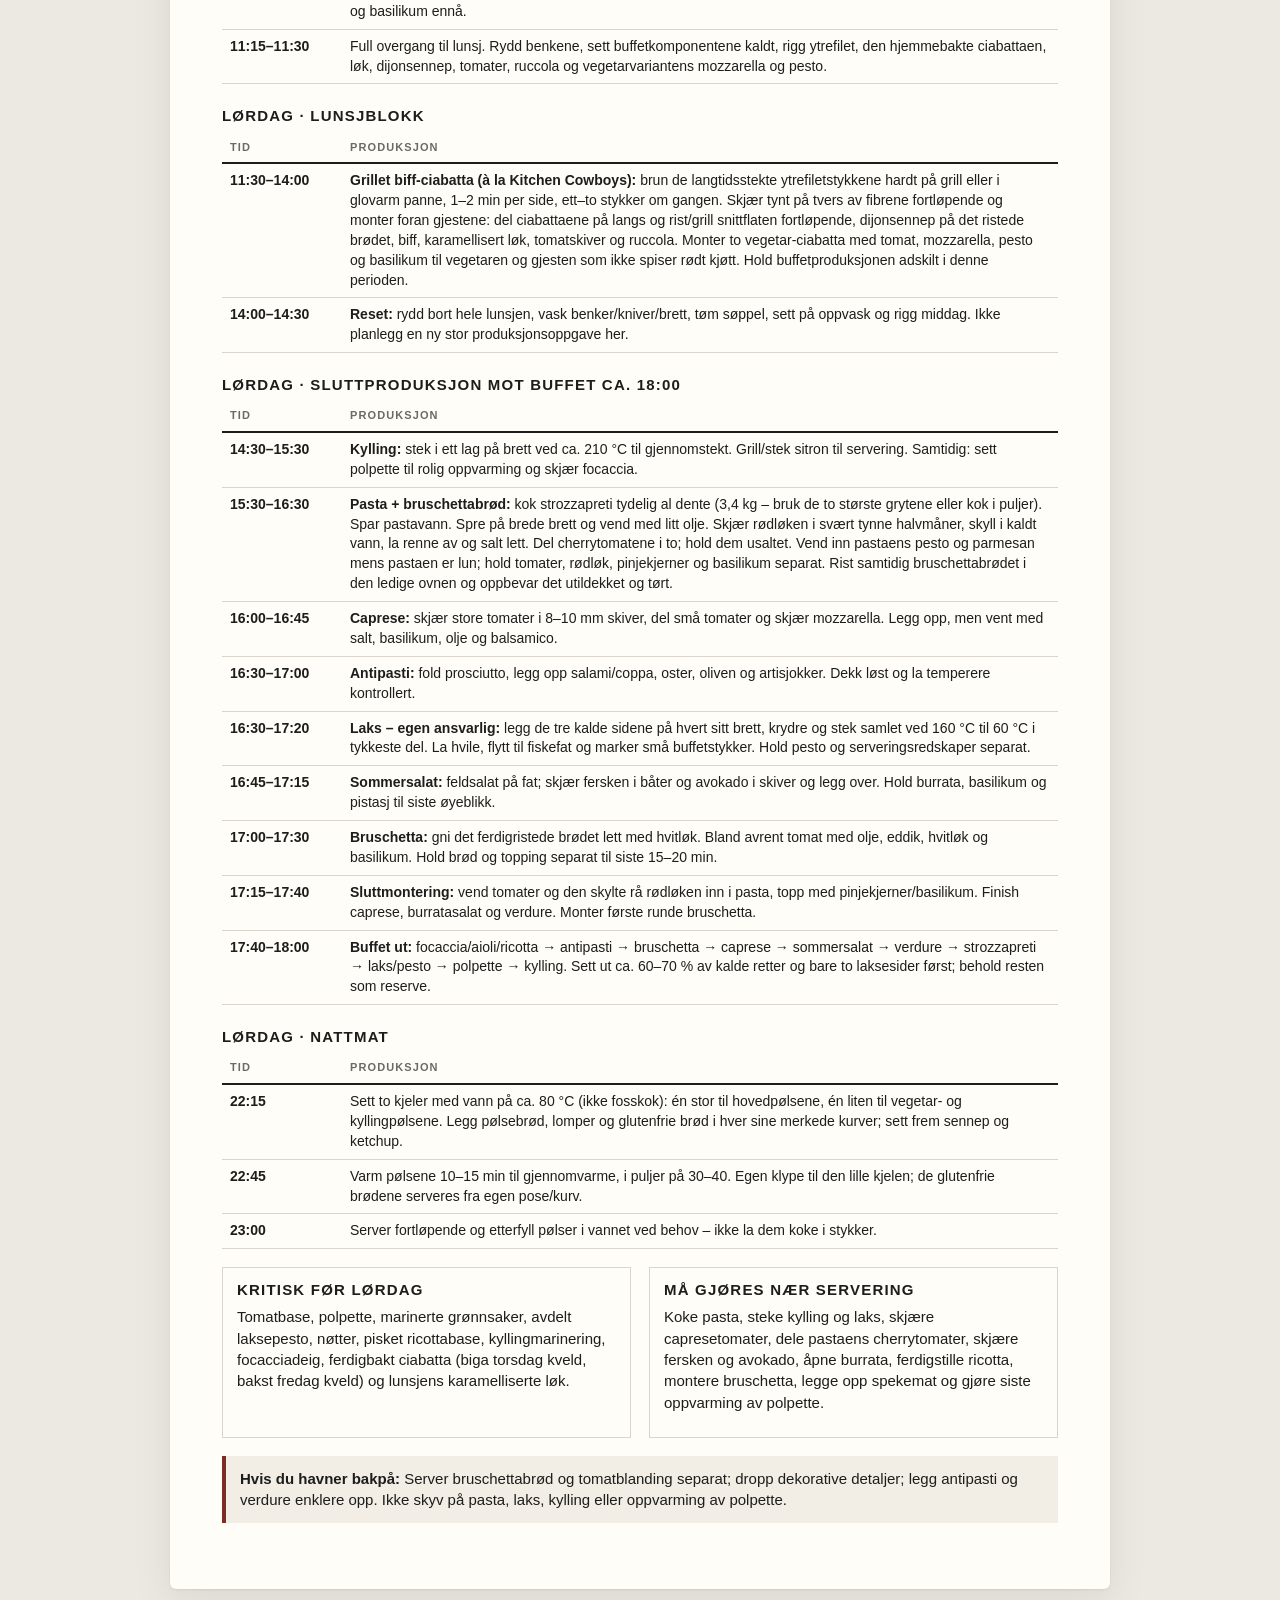
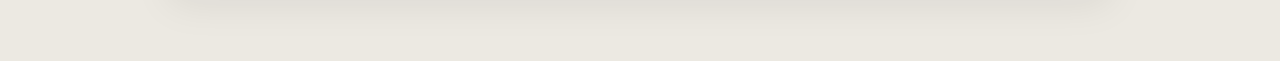
==== commit eb31ebbf: "Split focaccia and dips into separate recipes; build dough on poolish Focaccia (01) and aioli/whippe" ====
--- a/index.html
+++ b/index.html
@@ -299,7 +299,7 @@
             </tr>
             <tr>
               <td class="qty">19:00–20:00</td>
-              <td><strong>Focaccia + ricotta:</strong> sett deigen etter Bertinet-metoden (kaldt vann først, spe inn oljen når vannet er absorbert, salt til slutt), la den hvile 30–45 min i romtemperatur og sett til kaldheving. Pisk den avrente ricottaen med olje og sitronsaft; sett kaldt uten urter og sitronskall.</td>
+              <td><strong>Focaccia + ricotta:</strong> sett deigen etter Bertinet-metoden: rør den modne poolishen (1,6 kg) ut i det kalde vannet først, mel og gjær på toppen, spe inn oljen når vannet er absorbert, salt til slutt. La hvile 30–45 min i romtemperatur og sett til kaldheving. Pisk den avrente ricottaen med olje og sitronsaft; sett kaldt uten urter og sitronskall.</td>
             </tr>
             <tr>
               <td class="qty">20:00–21:00</td>
--- a/styles.css
+++ b/styles.css
@@ -877,6 +877,62 @@
   }
 }
 
+/* ---- Print: shopping list becomes a clean inventory sheet ----
+   Notes, prices, product references, and subtotals are hidden; three
+   print-only tick columns (one per day) appear instead. */
+.day-col,
+.inventory-flag {
+  display: none;
+}
+@media print {
+  .inventory-flag {
+    display: inline;
+  }
+  .prices-flag,
+  .shopping--priced .shopping-intro,
+  .shopping--priced .cost-summary,
+  .shopping--priced .weight,
+  .shopping .note,
+  .vendor-note,
+  .vendor-sub,
+  .shopping--priced tfoot,
+  .shopping--priced th:nth-child(1),
+  .shopping--priced td:nth-child(1),
+  .shopping--priced th:nth-child(4),
+  .shopping--priced td:nth-child(4),
+  .shopping--priced th:nth-child(5),
+  .shopping--priced td:nth-child(5) {
+    display: none;
+  }
+  .shopping--priced .day-col {
+    display: table-cell;
+  }
+  .shopping--priced th.day-col,
+  .shopping--priced td.day-col {
+    border-left: 1px solid var(--line);
+    text-align: center;
+  }
+  .shopping--priced td.day-col {
+    width: 58px;
+  }
+  .shopping--priced th.day-col:last-child,
+  .shopping--priced td.day-col:last-child {
+    border-right: 1px solid var(--line);
+  }
+  /* Room for a handwritten amount/count in each day cell. */
+  .shopping--priced tbody td {
+    padding-top: 7px;
+    padding-bottom: 7px;
+  }
+  /* Items checked off on screen should not look "done" on the inventory sheet. */
+  .shopping--priced tr.done td {
+    color: var(--ink);
+  }
+  .shopping--priced tr.done td:nth-child(3) {
+    text-decoration: none;
+  }
+}
+
 /* ---- Printable round checklist ---- */
 .checklist .subhead {
   margin: 12px 0 0;
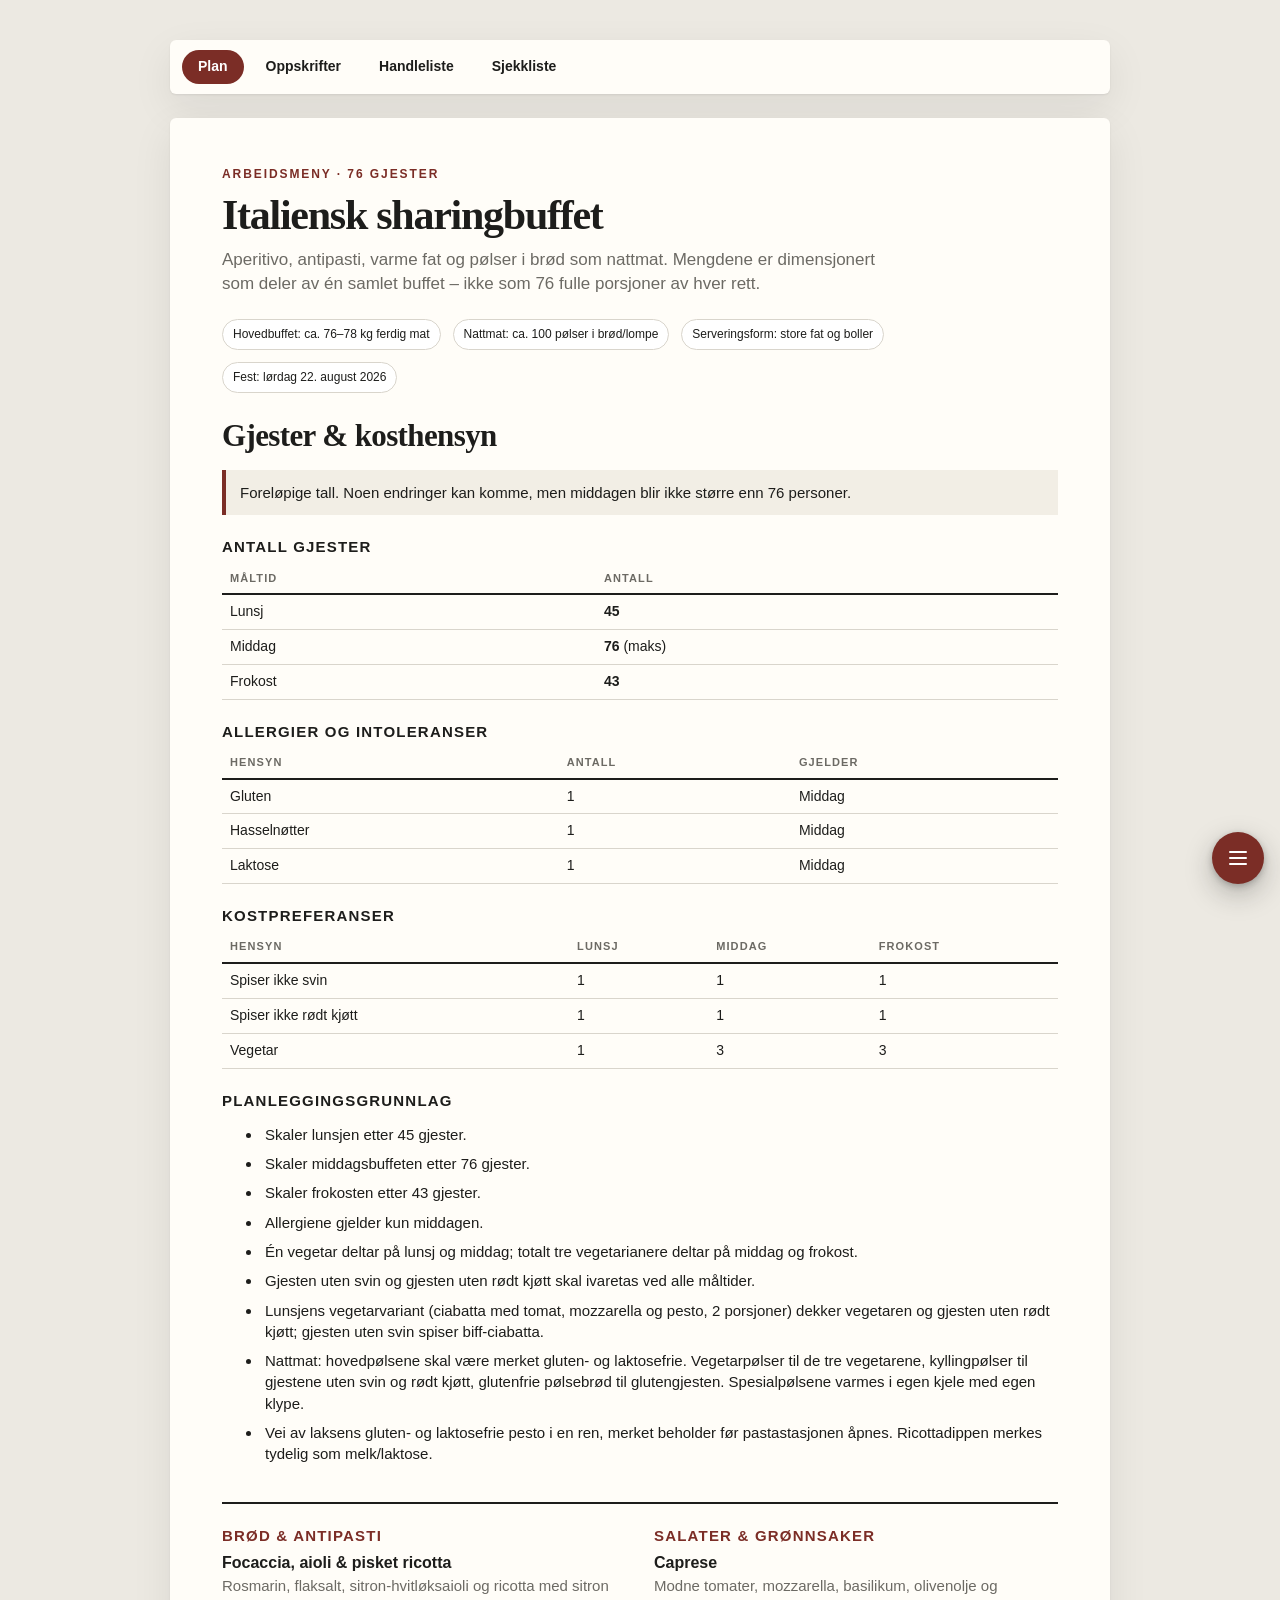
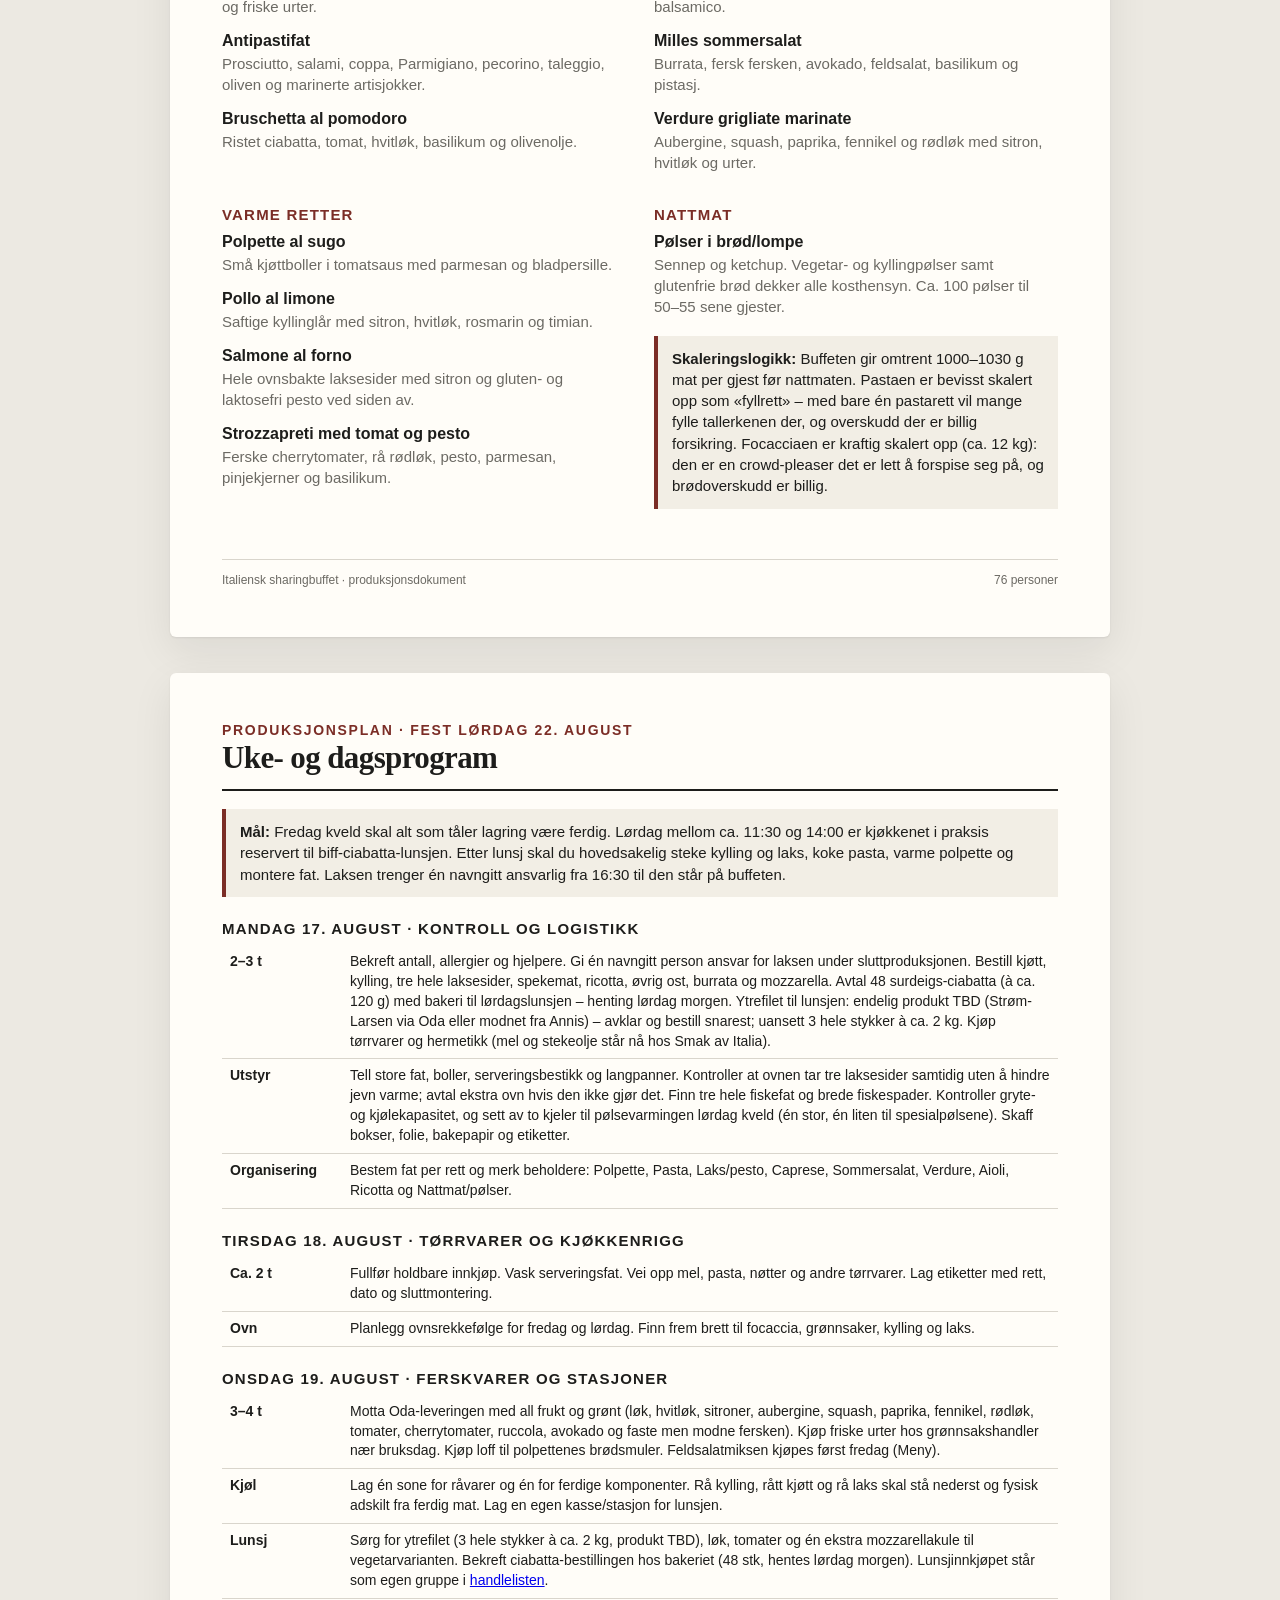
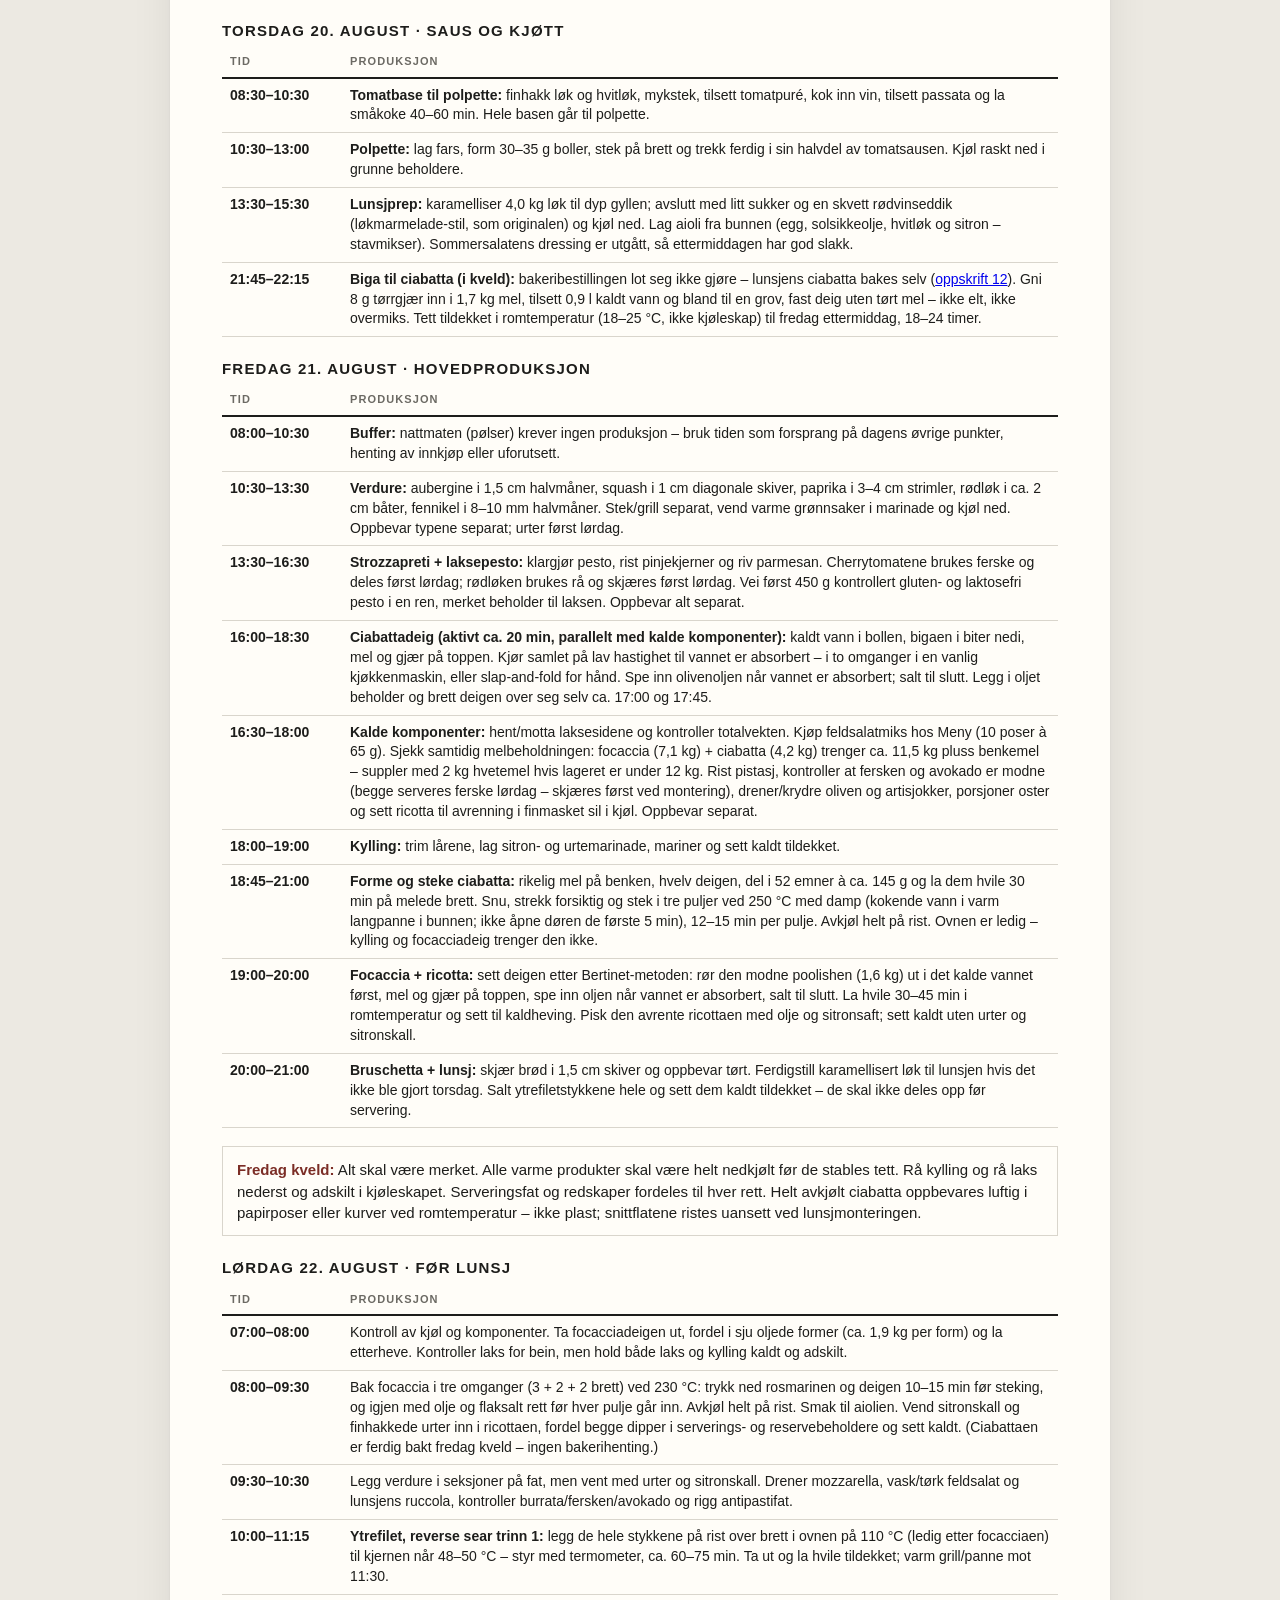
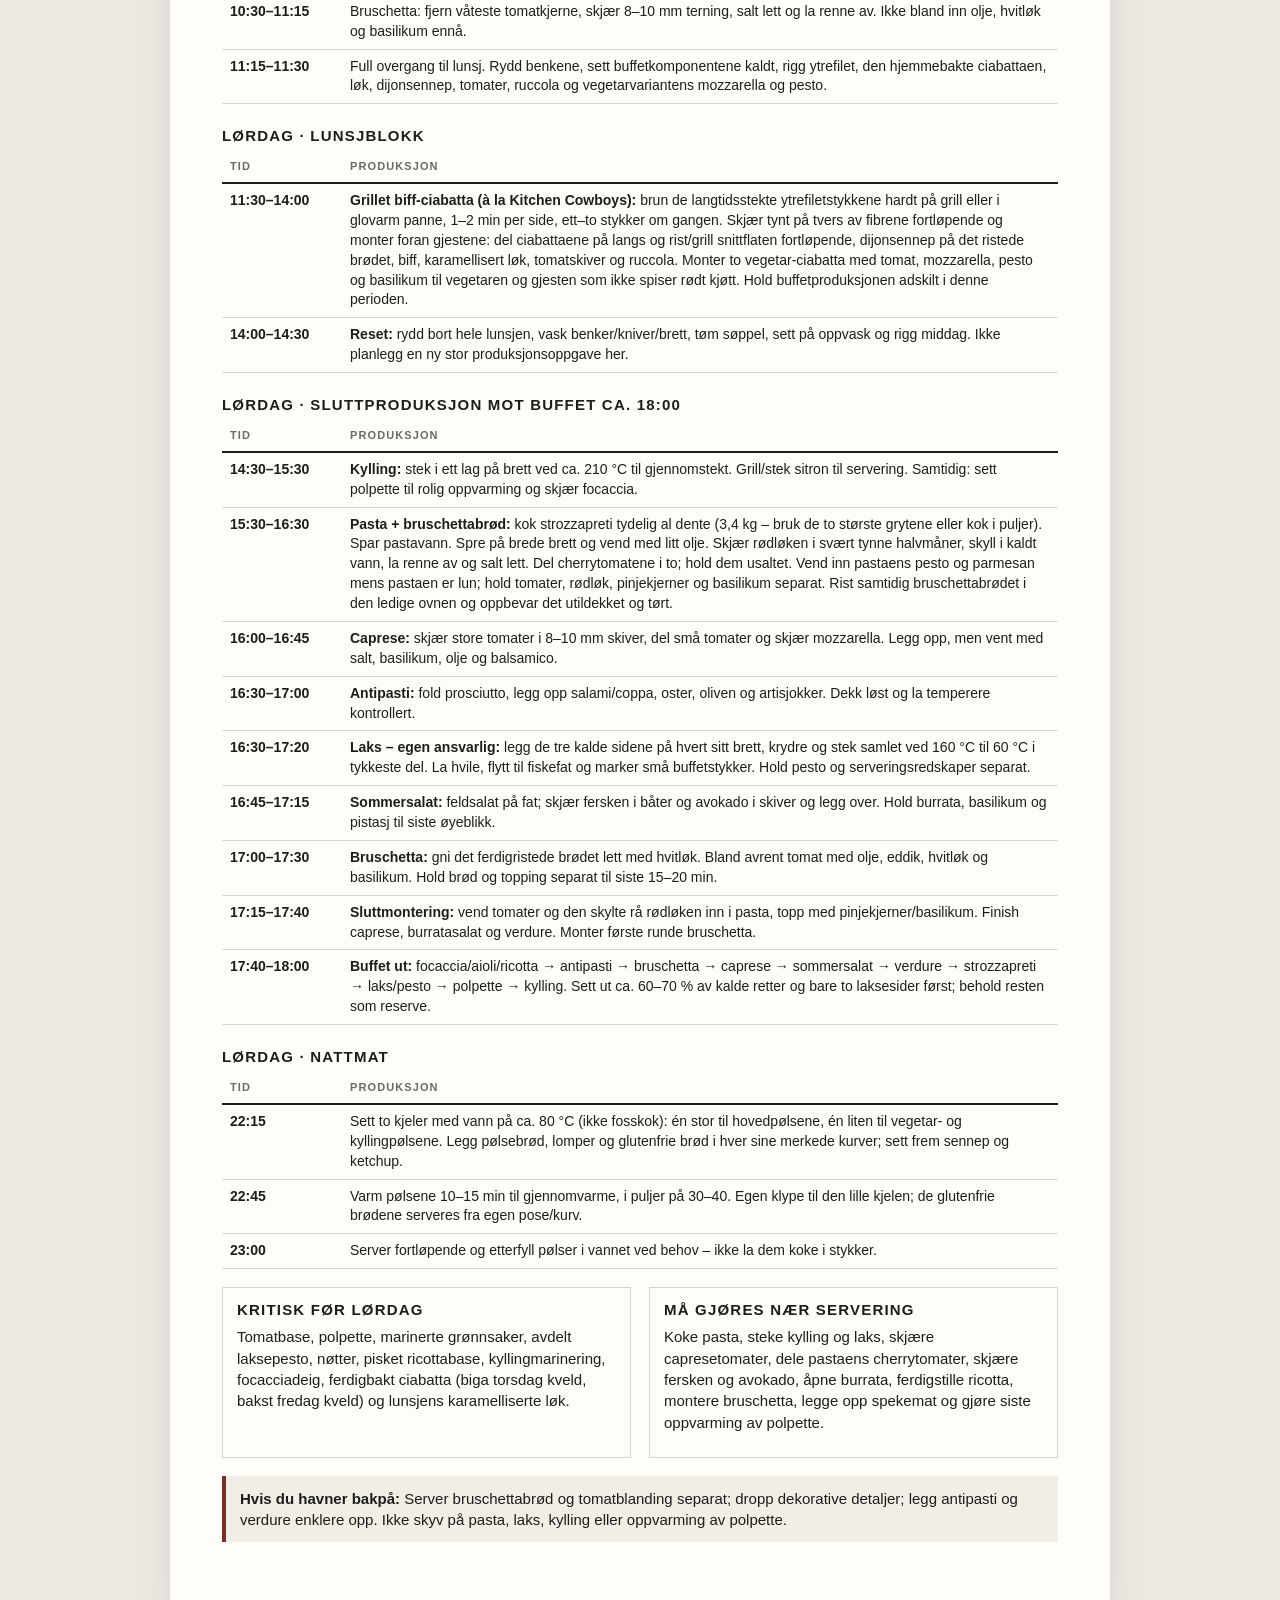
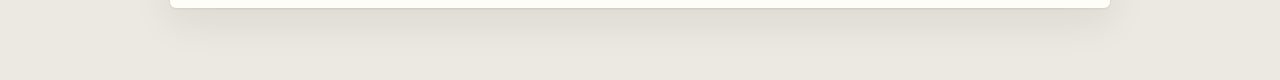
==== commit 6f48ed3f: "Scale focaccia to 12 kg finished bread Per request: ~13.5 kg dough from 7.1 kg flour total (1.6 kg p" ====
--- a/index.html
+++ b/index.html
@@ -22,7 +22,7 @@
           <p
             class="subhead">Aperitivo, antipasti, varme fat og pølser i brød som nattmat. Mengdene er dimensjonert som deler av én samlet buffet – ikke som 76 fulle porsjoner av hver rett.</p>
           <div class="meta-row">
-            <span class="chip">Hovedbuffet: ca. 73–75 kg ferdig mat</span>
+            <span class="chip">Hovedbuffet: ca. 76–78 kg ferdig mat</span>
             <span class="chip">Nattmat: ca. 100 pølser i brød/lompe</span>
             <span class="chip">Serveringsform: store fat og boller</span>
             <span class="chip">Fest: lørdag 22. august 2026</span>
@@ -167,7 +167,7 @@
             <p
               class="menu-item"><b>Pølser i brød/lompe</b><span>Sennep og ketchup. Vegetar- og kyllingpølser samt glutenfrie brød dekker alle kosthensyn. Ca. 100 pølser til 50–55 sene gjester.</span></p>
             <div
-              class="note"><strong>Skaleringslogikk:</strong> Buffeten gir omtrent 955–985 g mat per gjest før nattmaten. Pastaen er bevisst skalert opp som «fyllrett» – med bare én pastarett vil mange fylle tallerkenen der, og overskudd der er billig forsikring. Focacciaen er også skalert opp (ca. 8,5 kg): den er en crowd-pleaser det er lett å forspise seg på, og brødoverskudd er billig.</div>
+              class="note"><strong>Skaleringslogikk:</strong> Buffeten gir omtrent 1000–1030 g mat per gjest før nattmaten. Pastaen er bevisst skalert opp som «fyllrett» – med bare én pastarett vil mange fylle tallerkenen der, og overskudd der er billig forsikring. Focacciaen er kraftig skalert opp (ca. 12 kg): den er en crowd-pleaser det er lett å forspise seg på, og brødoverskudd er billig.</div>
           </div>
         </div>
         <div
@@ -287,7 +287,7 @@
             </tr>
             <tr>
               <td class="qty">16:30–18:00</td>
-              <td><strong>Kalde komponenter:</strong> hent/motta laksesidene og kontroller totalvekten. Kjøp feldsalatmiks hos Meny (10 poser à 65 g). Rist pistasj, kontroller at fersken og avokado er modne (begge serveres ferske lørdag – skjæres først ved montering), drener/krydre oliven og artisjokker, porsjoner oster og sett ricotta til avrenning i finmasket sil i kjøl. Oppbevar separat.</td>
+              <td><strong>Kalde komponenter:</strong> hent/motta laksesidene og kontroller totalvekten. Kjøp feldsalatmiks hos Meny (10 poser à 65 g). Sjekk samtidig melbeholdningen: focaccia (7,1 kg) + ciabatta (4,2 kg) trenger ca. 11,5 kg pluss benkemel – suppler med 2 kg hvetemel hvis lageret er under 12 kg. Rist pistasj, kontroller at fersken og avokado er modne (begge serveres ferske lørdag – skjæres først ved montering), drener/krydre oliven og artisjokker, porsjoner oster og sett ricotta til avrenning i finmasket sil i kjøl. Oppbevar separat.</td>
             </tr>
             <tr>
               <td class="qty">18:00–19:00</td>
@@ -321,11 +321,11 @@
           <tbody>
             <tr>
               <td class="qty">07:00–08:00</td>
-              <td>Kontroll av kjøl og komponenter. Ta focacciadeigen ut, fordel i fem oljede former og la etterheve. Kontroller laks for bein, men hold både laks og kylling kaldt og adskilt.</td>
+              <td>Kontroll av kjøl og komponenter. Ta focacciadeigen ut, fordel i sju oljede former (ca. 1,9 kg per form) og la etterheve. Kontroller laks for bein, men hold både laks og kylling kaldt og adskilt.</td>
             </tr>
             <tr>
               <td class="qty">08:00–09:30</td>
-              <td>Bak focaccia i to omganger (3 + 2 brett) ved 230 °C: trykk ned rosmarinen og deigen 10–15 min før steking, og igjen med olje og flaksalt rett før hver pulje går inn. Avkjøl helt på rist. Smak til aiolien. Vend sitronskall og finhakkede urter inn i ricottaen, fordel begge dipper i serverings- og reservebeholdere og sett kaldt. (Ciabattaen er ferdig bakt fredag kveld – ingen bakerihenting.)</td>
+              <td>Bak focaccia i tre omganger (3 + 2 + 2 brett) ved 230 °C: trykk ned rosmarinen og deigen 10–15 min før steking, og igjen med olje og flaksalt rett før hver pulje går inn. Avkjøl helt på rist. Smak til aiolien. Vend sitronskall og finhakkede urter inn i ricottaen, fordel begge dipper i serverings- og reservebeholdere og sett kaldt. (Ciabattaen er ferdig bakt fredag kveld – ingen bakerihenting.)</td>
             </tr>
             <tr>
               <td class="qty">09:30–10:30</td>
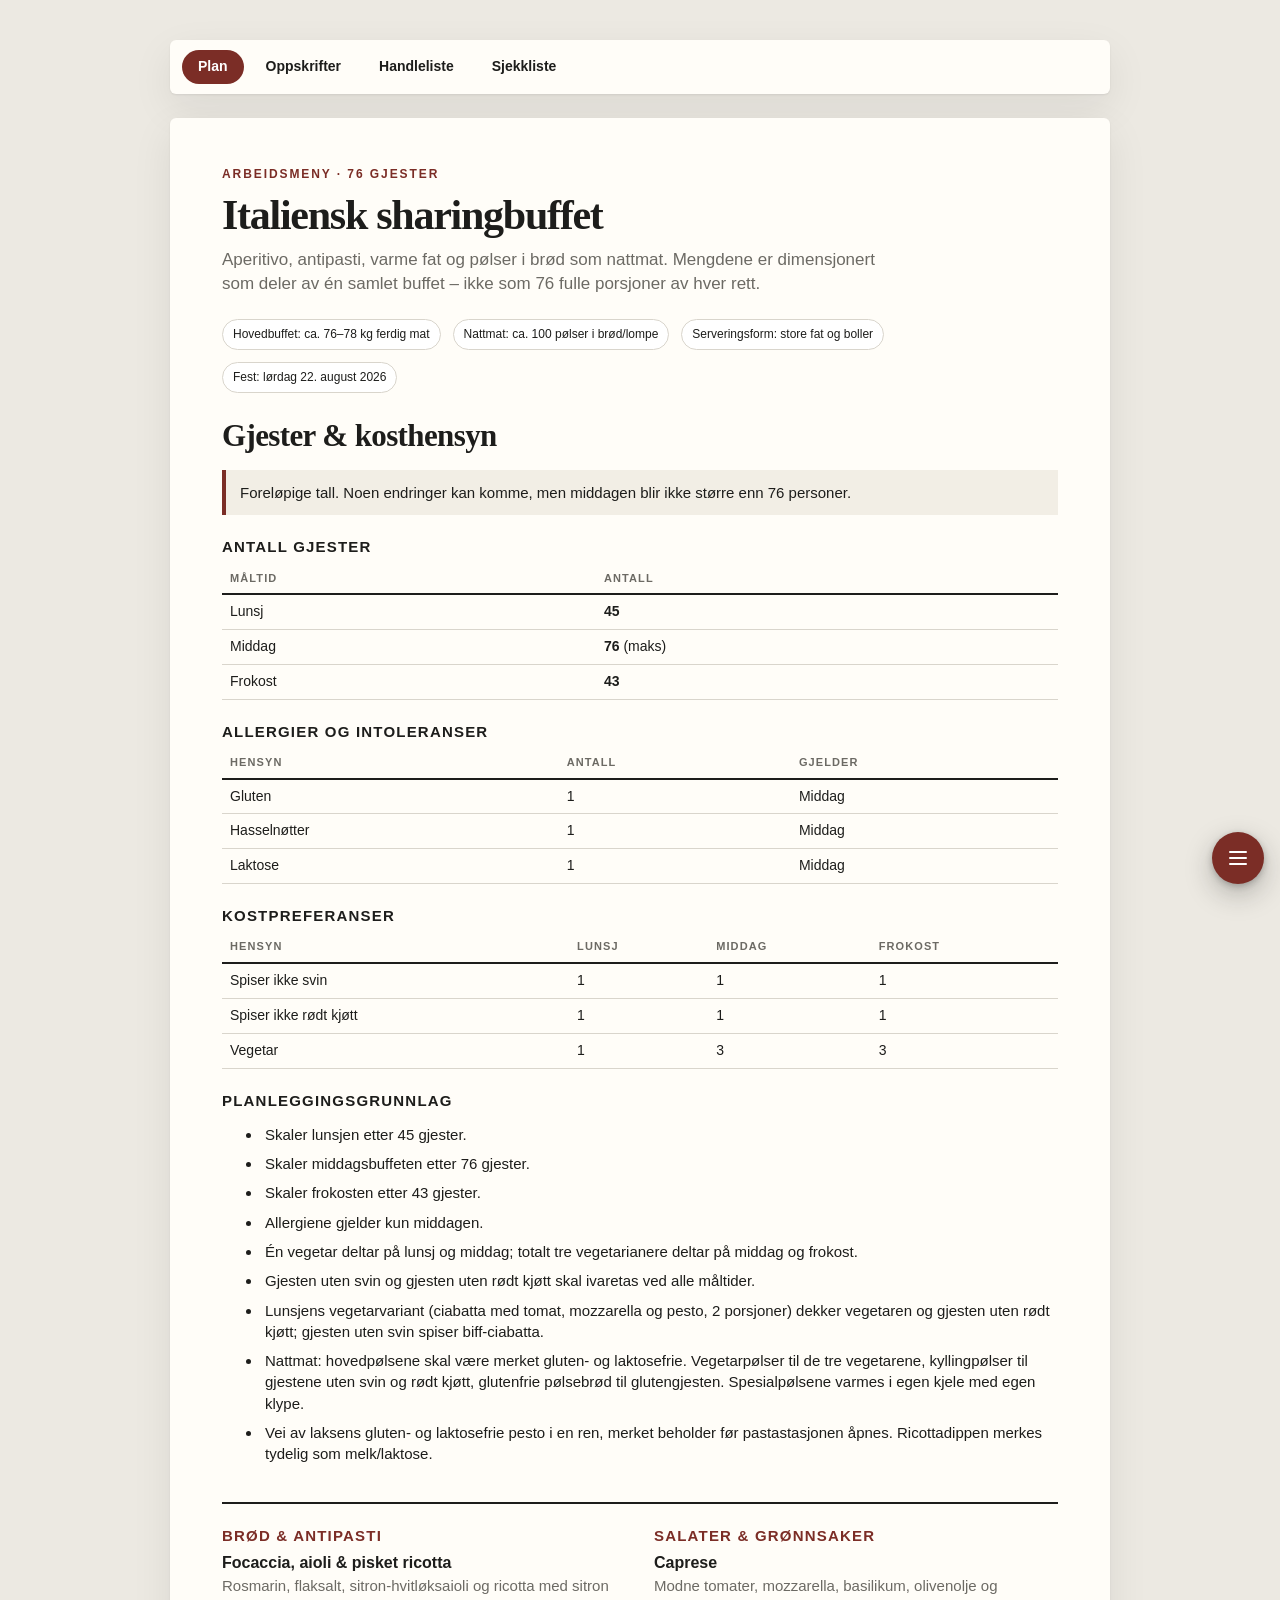
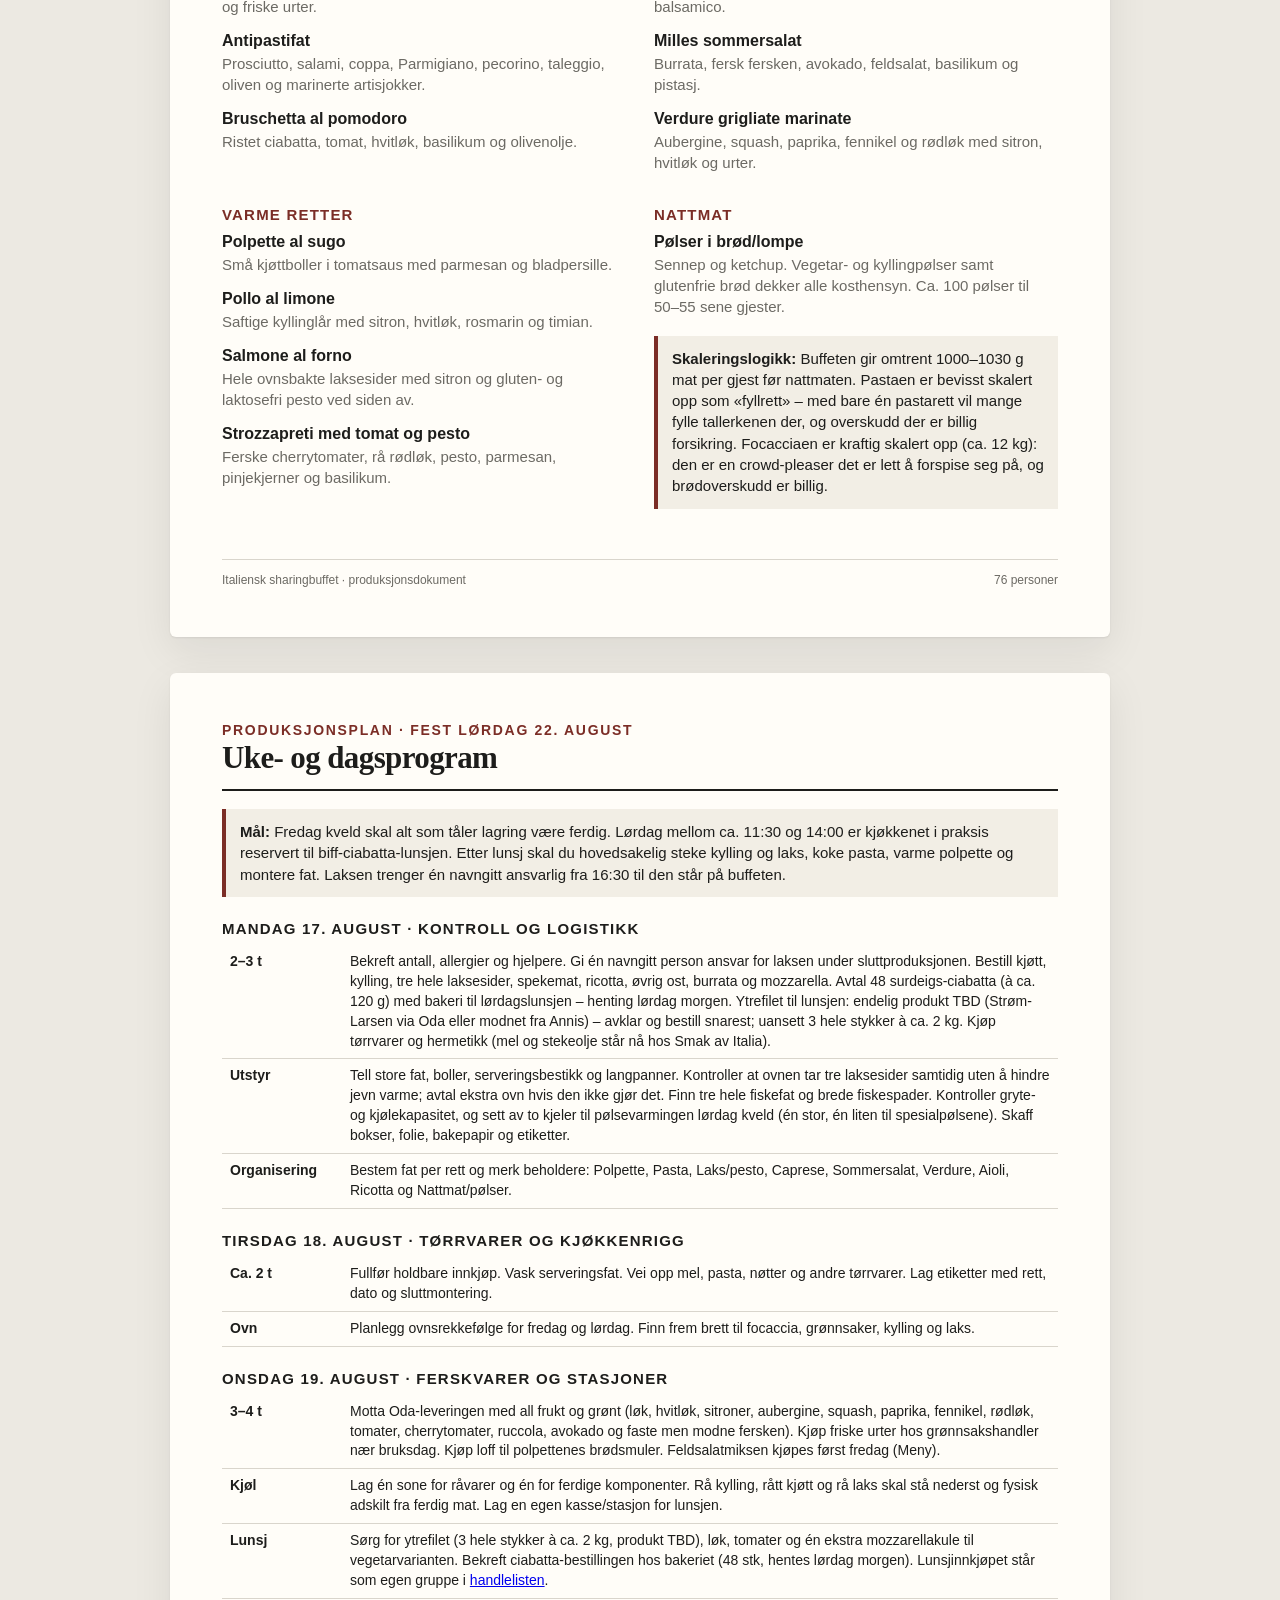
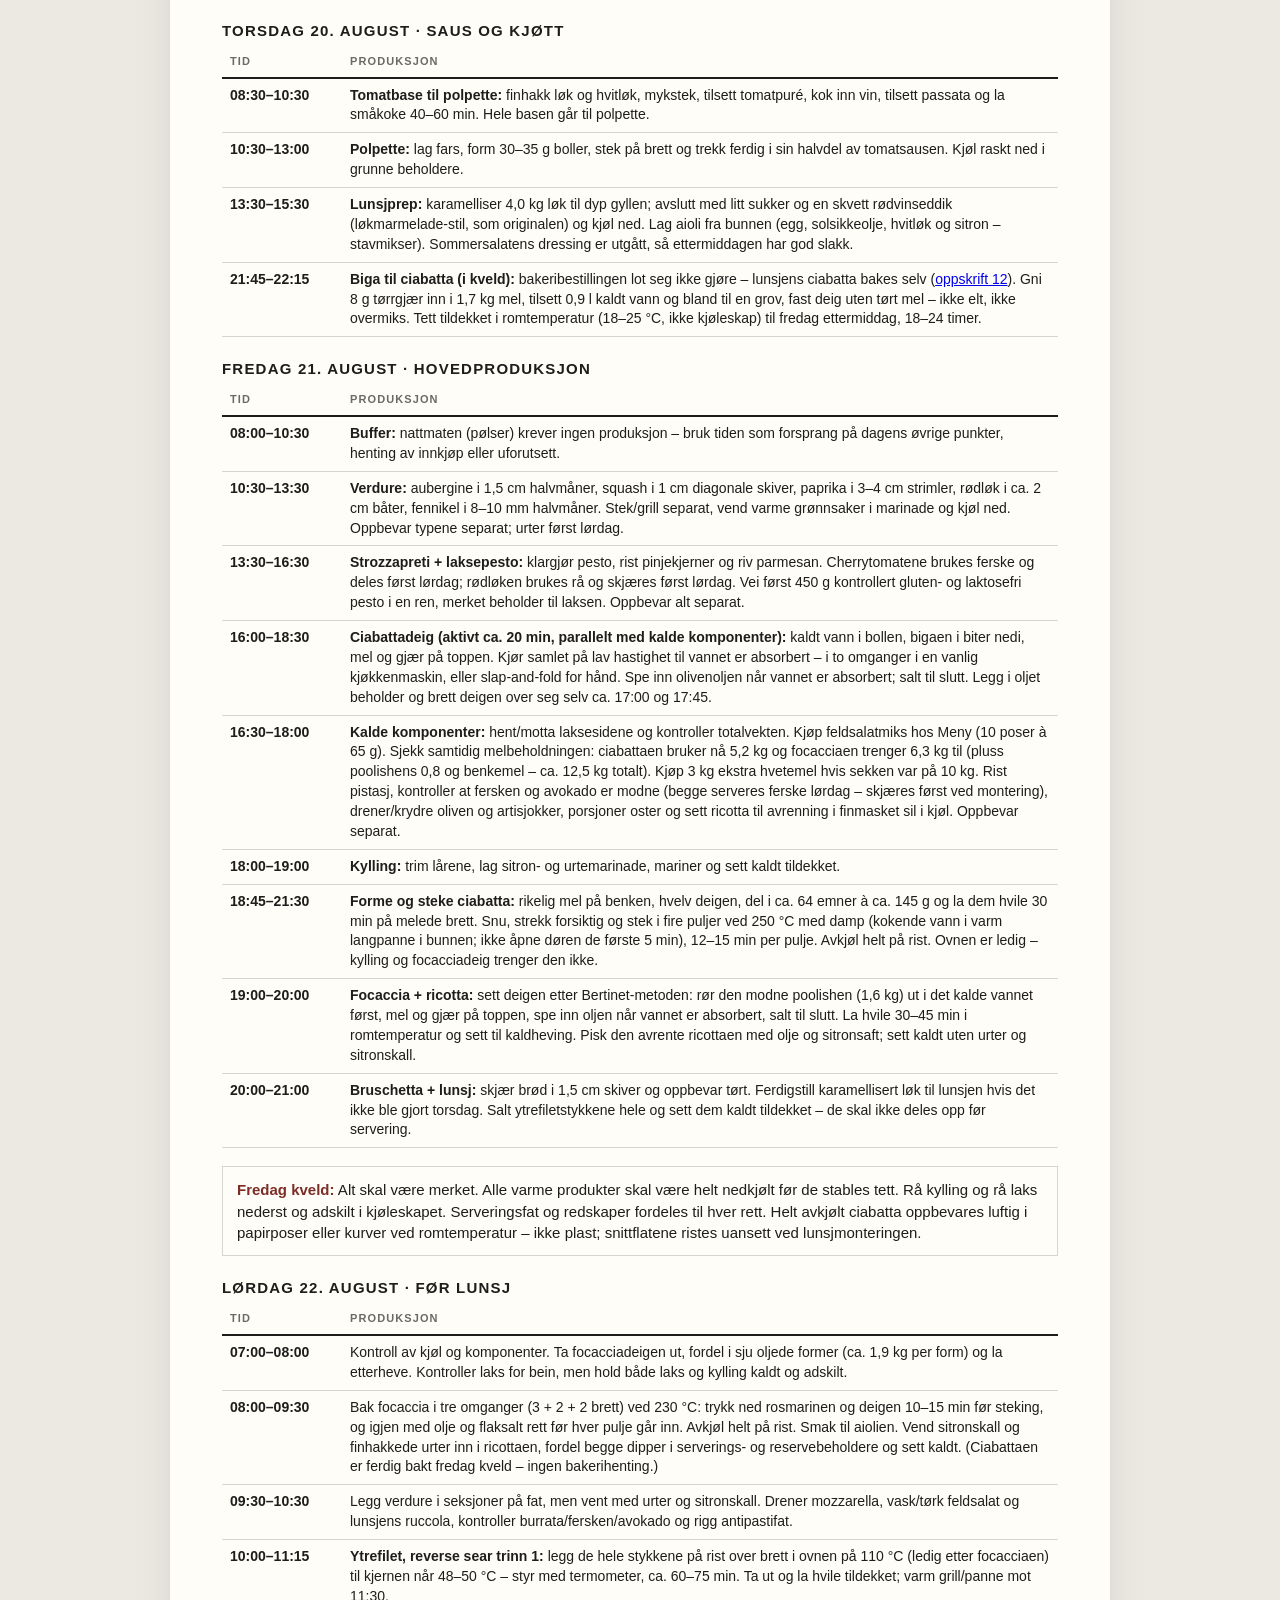
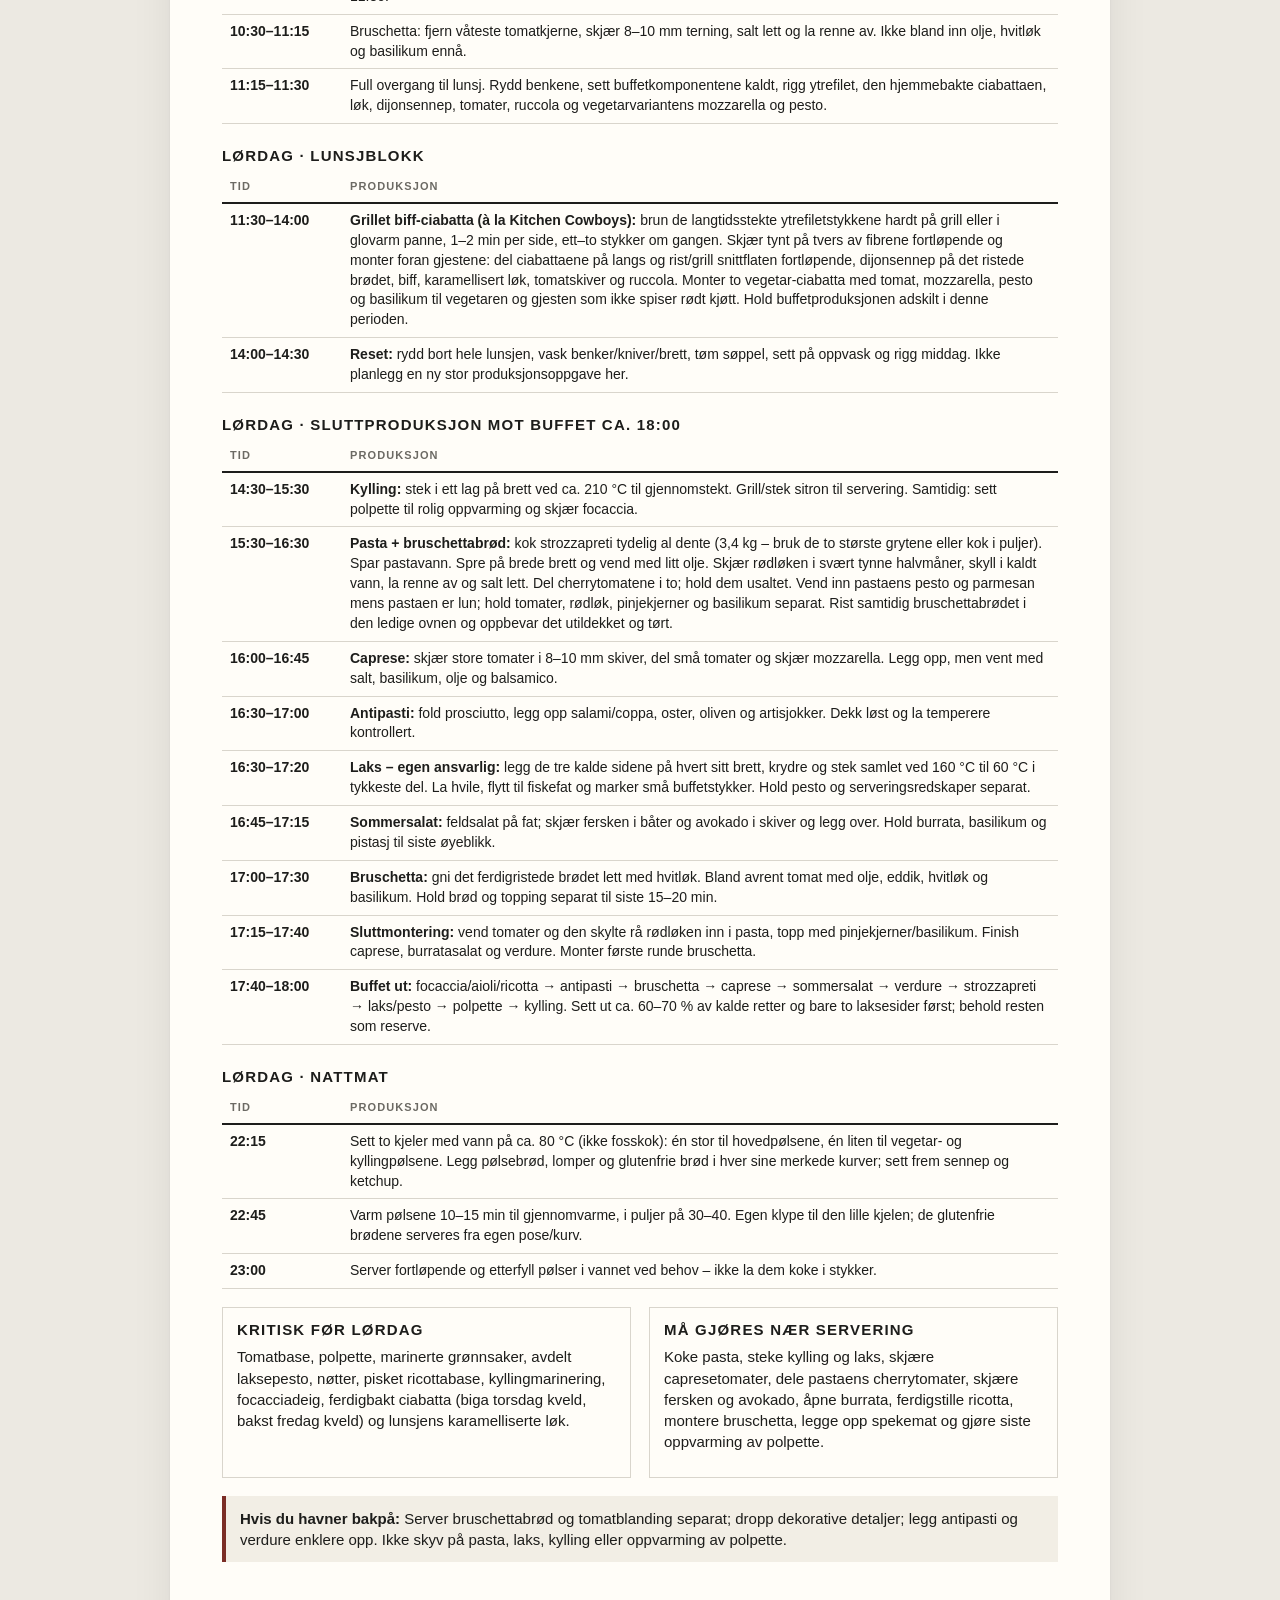
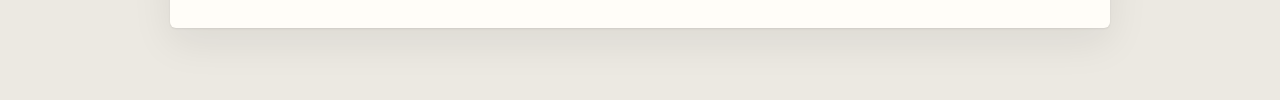
==== commit 72e04656: "Scale ciabatta dough up mid-mix: 3.5 kg added flour, ~9.4 kg dough Recalculated around the extra kil" ====
--- a/index.html
+++ b/index.html
@@ -287,15 +287,15 @@
             </tr>
             <tr>
               <td class="qty">16:30–18:00</td>
-              <td><strong>Kalde komponenter:</strong> hent/motta laksesidene og kontroller totalvekten. Kjøp feldsalatmiks hos Meny (10 poser à 65 g). Sjekk samtidig melbeholdningen: focaccia (7,1 kg) + ciabatta (4,2 kg) trenger ca. 11,5 kg pluss benkemel – suppler med 2 kg hvetemel hvis lageret er under 12 kg. Rist pistasj, kontroller at fersken og avokado er modne (begge serveres ferske lørdag – skjæres først ved montering), drener/krydre oliven og artisjokker, porsjoner oster og sett ricotta til avrenning i finmasket sil i kjøl. Oppbevar separat.</td>
+              <td><strong>Kalde komponenter:</strong> hent/motta laksesidene og kontroller totalvekten. Kjøp feldsalatmiks hos Meny (10 poser à 65 g). Sjekk samtidig melbeholdningen: ciabattaen bruker nå 5,2 kg og focacciaen trenger 6,3 kg til (pluss poolishens 0,8 og benkemel – ca. 12,5 kg totalt). Kjøp 3 kg ekstra hvetemel hvis sekken var på 10 kg. Rist pistasj, kontroller at fersken og avokado er modne (begge serveres ferske lørdag – skjæres først ved montering), drener/krydre oliven og artisjokker, porsjoner oster og sett ricotta til avrenning i finmasket sil i kjøl. Oppbevar separat.</td>
             </tr>
             <tr>
               <td class="qty">18:00–19:00</td>
               <td><strong>Kylling:</strong> trim lårene, lag sitron- og urtemarinade, mariner og sett kaldt tildekket.</td>
             </tr>
             <tr>
-              <td class="qty">18:45–21:00</td>
-              <td><strong>Forme og steke ciabatta:</strong> rikelig mel på benken, hvelv deigen, del i 52 emner à ca. 145 g og la dem hvile 30 min på melede brett. Snu, strekk forsiktig og stek i tre puljer ved 250 °C med damp (kokende vann i varm langpanne i bunnen; ikke åpne døren de første 5 min), 12–15 min per pulje. Avkjøl helt på rist. Ovnen er ledig – kylling og focacciadeig trenger den ikke.</td>
+              <td class="qty">18:45–21:30</td>
+              <td><strong>Forme og steke ciabatta:</strong> rikelig mel på benken, hvelv deigen, del i ca. 64 emner à ca. 145 g og la dem hvile 30 min på melede brett. Snu, strekk forsiktig og stek i fire puljer ved 250 °C med damp (kokende vann i varm langpanne i bunnen; ikke åpne døren de første 5 min), 12–15 min per pulje. Avkjøl helt på rist. Ovnen er ledig – kylling og focacciadeig trenger den ikke.</td>
             </tr>
             <tr>
               <td class="qty">19:00–20:00</td>
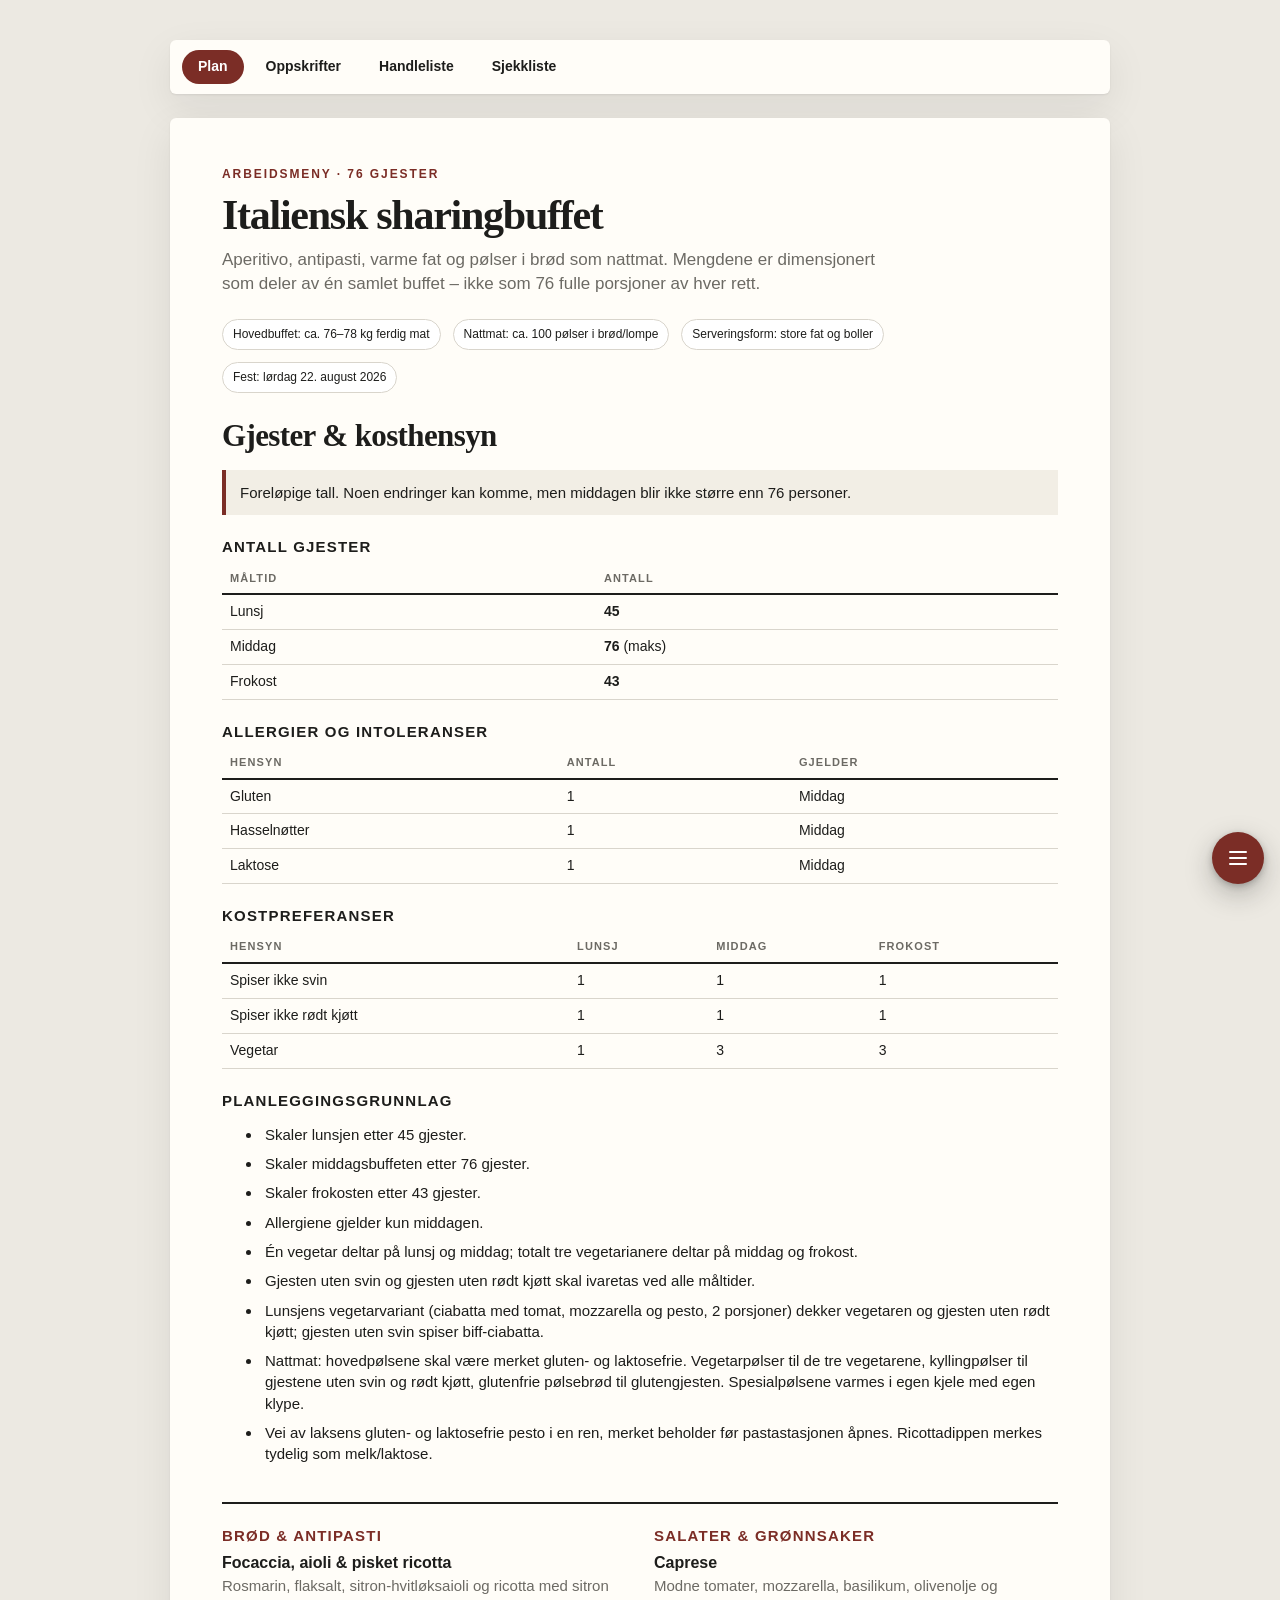
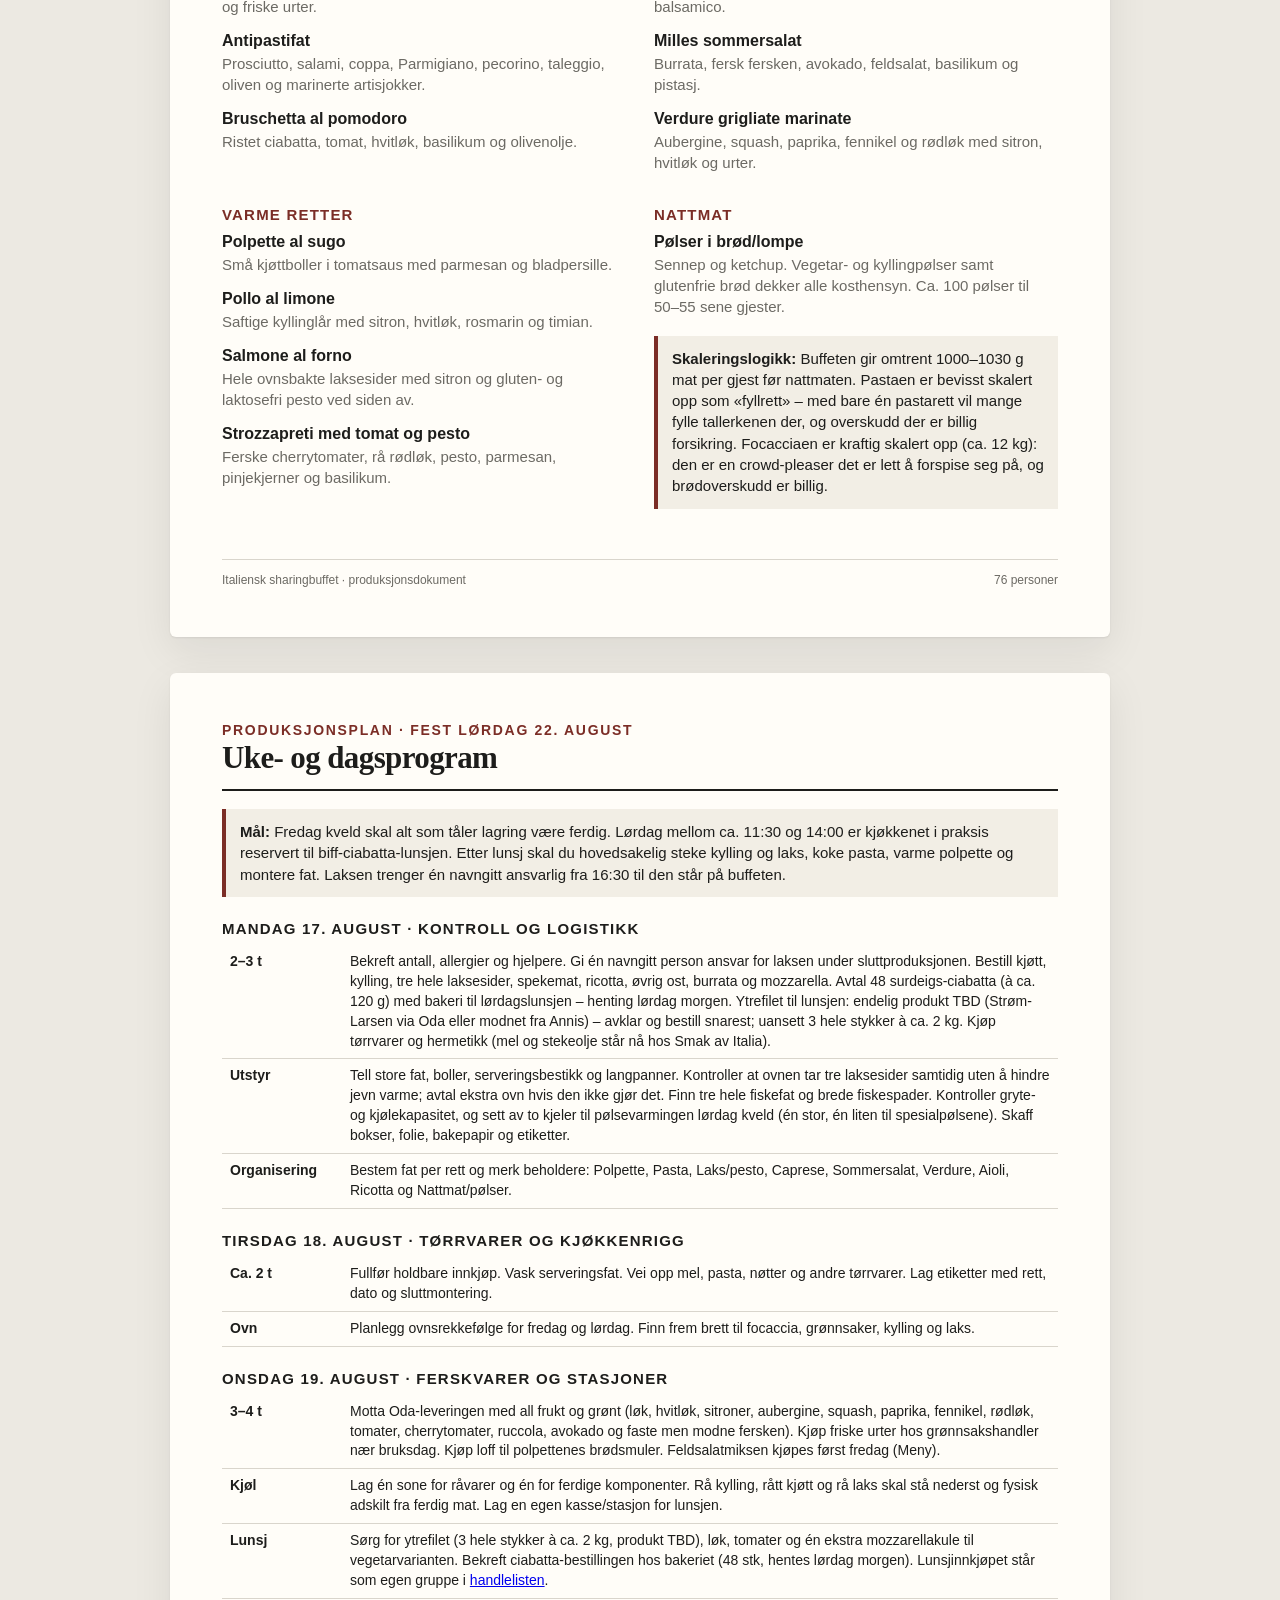
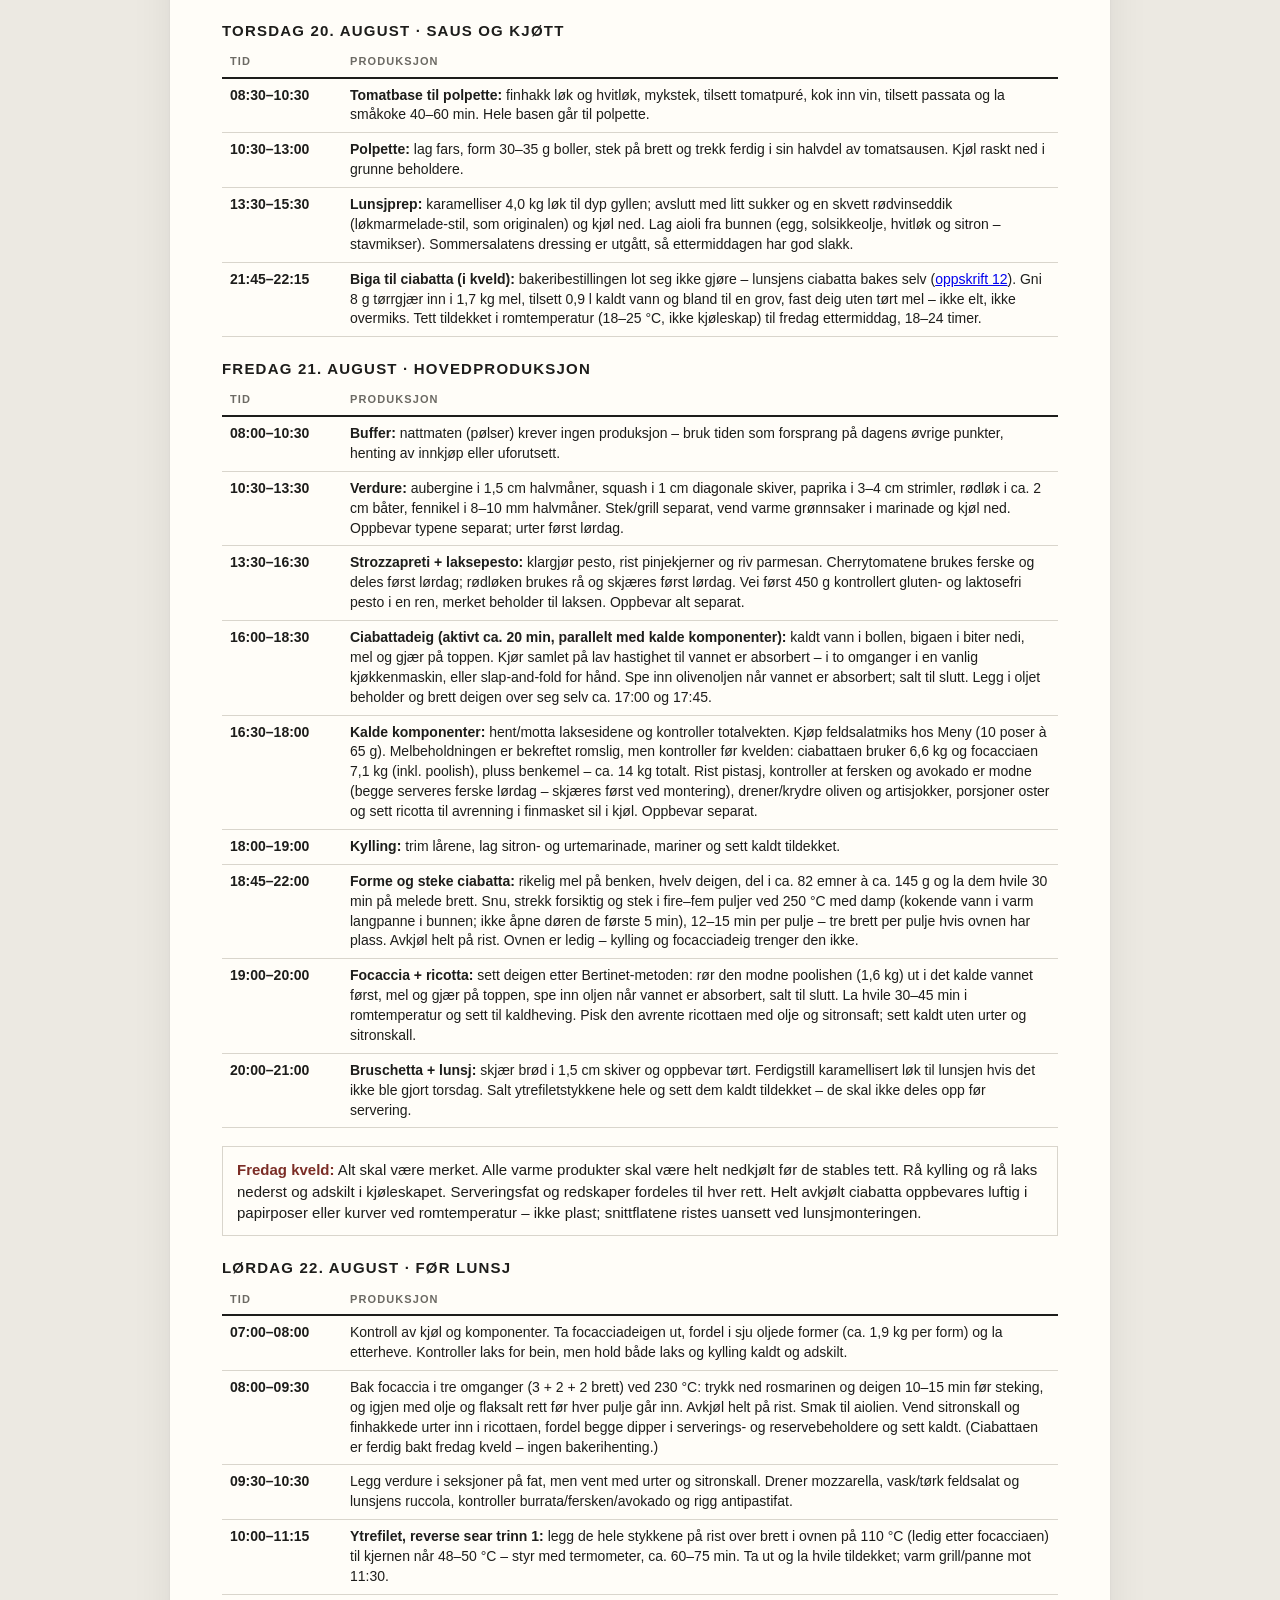
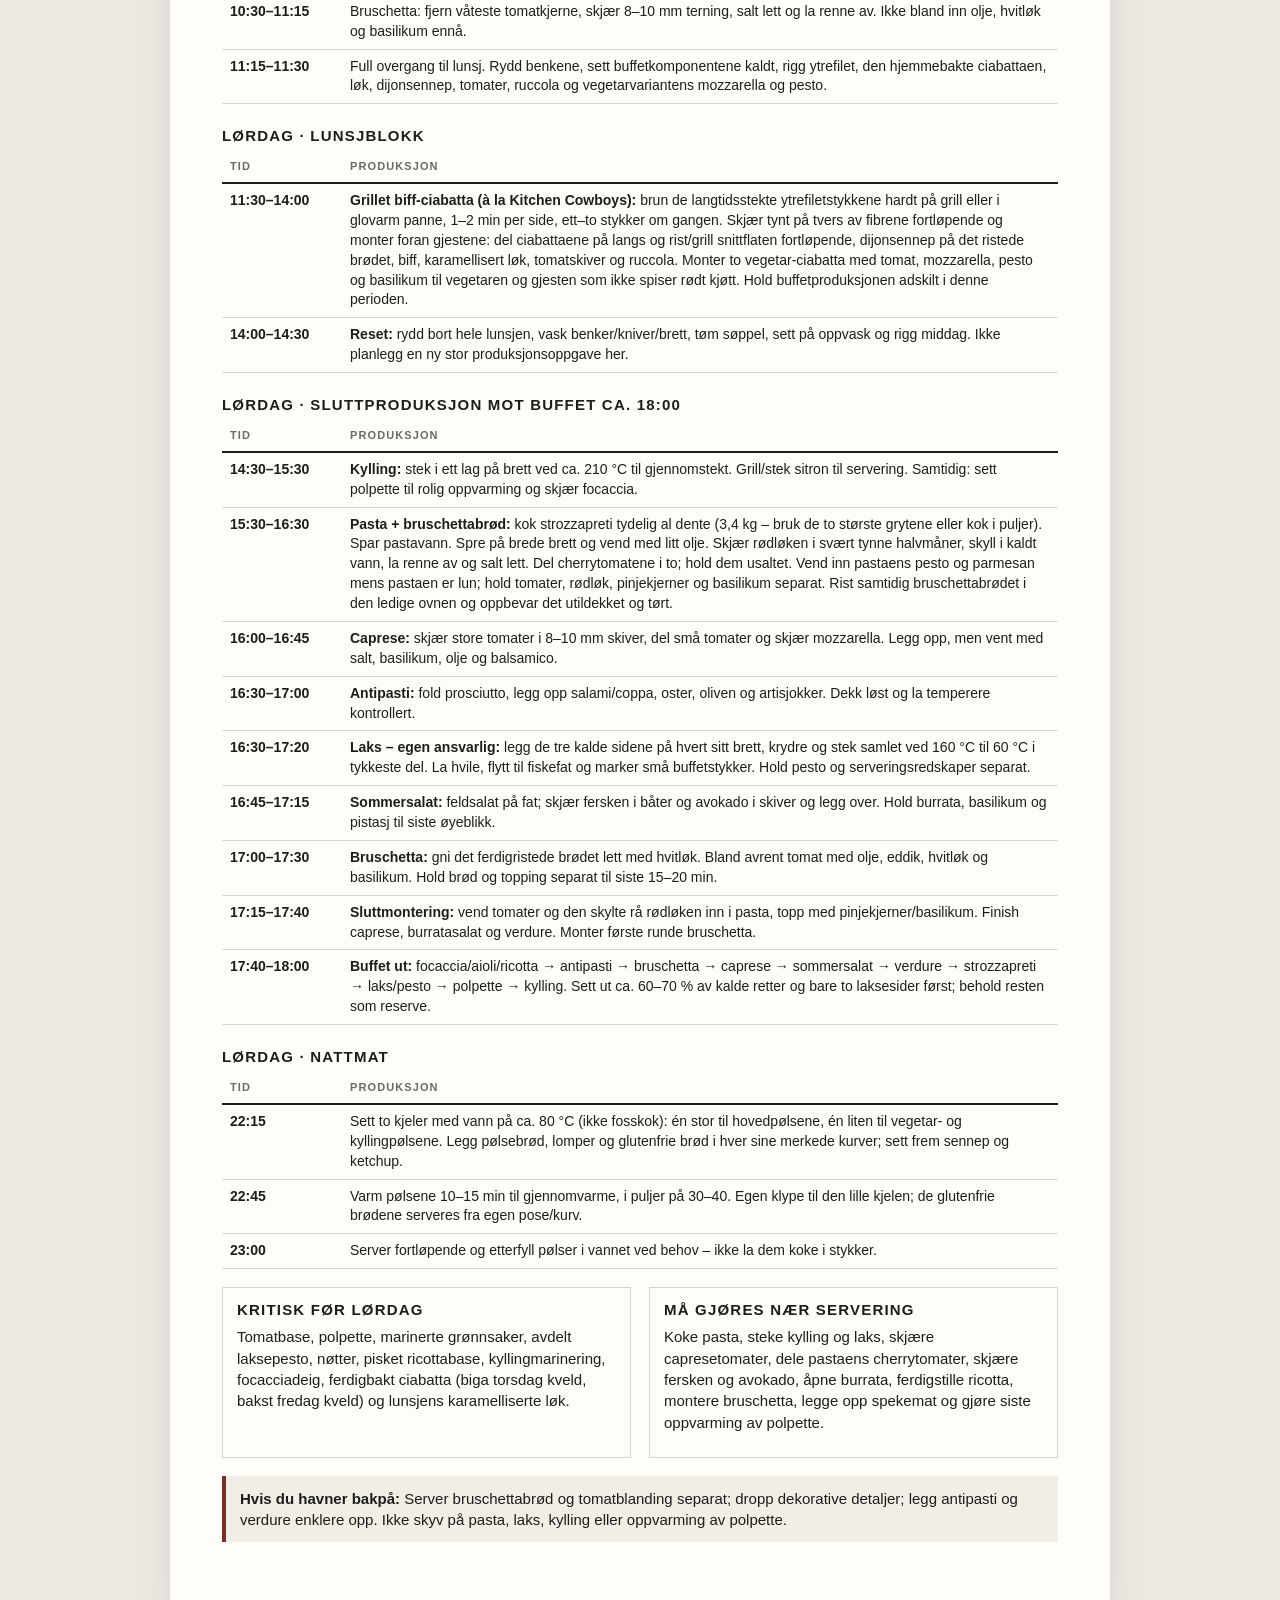
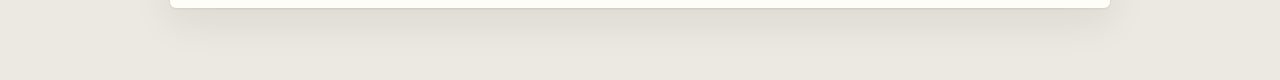
==== commit 3342ec0d: "Ciabatta targets 10 kg baked: scale-up documented as its own step The Friday mid-mix scale-up now ai" ====
--- a/index.html
+++ b/index.html
@@ -287,15 +287,15 @@
             </tr>
             <tr>
               <td class="qty">16:30–18:00</td>
-              <td><strong>Kalde komponenter:</strong> hent/motta laksesidene og kontroller totalvekten. Kjøp feldsalatmiks hos Meny (10 poser à 65 g). Sjekk samtidig melbeholdningen: ciabattaen bruker nå 5,2 kg og focacciaen trenger 6,3 kg til (pluss poolishens 0,8 og benkemel – ca. 12,5 kg totalt). Kjøp 3 kg ekstra hvetemel hvis sekken var på 10 kg. Rist pistasj, kontroller at fersken og avokado er modne (begge serveres ferske lørdag – skjæres først ved montering), drener/krydre oliven og artisjokker, porsjoner oster og sett ricotta til avrenning i finmasket sil i kjøl. Oppbevar separat.</td>
+              <td><strong>Kalde komponenter:</strong> hent/motta laksesidene og kontroller totalvekten. Kjøp feldsalatmiks hos Meny (10 poser à 65 g). Melbeholdningen er bekreftet romslig, men kontroller før kvelden: ciabattaen bruker 6,6 kg og focacciaen 7,1 kg (inkl. poolish), pluss benkemel – ca. 14 kg totalt. Rist pistasj, kontroller at fersken og avokado er modne (begge serveres ferske lørdag – skjæres først ved montering), drener/krydre oliven og artisjokker, porsjoner oster og sett ricotta til avrenning i finmasket sil i kjøl. Oppbevar separat.</td>
             </tr>
             <tr>
               <td class="qty">18:00–19:00</td>
               <td><strong>Kylling:</strong> trim lårene, lag sitron- og urtemarinade, mariner og sett kaldt tildekket.</td>
             </tr>
             <tr>
-              <td class="qty">18:45–21:30</td>
-              <td><strong>Forme og steke ciabatta:</strong> rikelig mel på benken, hvelv deigen, del i ca. 64 emner à ca. 145 g og la dem hvile 30 min på melede brett. Snu, strekk forsiktig og stek i fire puljer ved 250 °C med damp (kokende vann i varm langpanne i bunnen; ikke åpne døren de første 5 min), 12–15 min per pulje. Avkjøl helt på rist. Ovnen er ledig – kylling og focacciadeig trenger den ikke.</td>
+              <td class="qty">18:45–22:00</td>
+              <td><strong>Forme og steke ciabatta:</strong> rikelig mel på benken, hvelv deigen, del i ca. 82 emner à ca. 145 g og la dem hvile 30 min på melede brett. Snu, strekk forsiktig og stek i fire–fem puljer ved 250 °C med damp (kokende vann i varm langpanne i bunnen; ikke åpne døren de første 5 min), 12–15 min per pulje – tre brett per pulje hvis ovnen har plass. Avkjøl helt på rist. Ovnen er ledig – kylling og focacciadeig trenger den ikke.</td>
             </tr>
             <tr>
               <td class="qty">19:00–20:00</td>
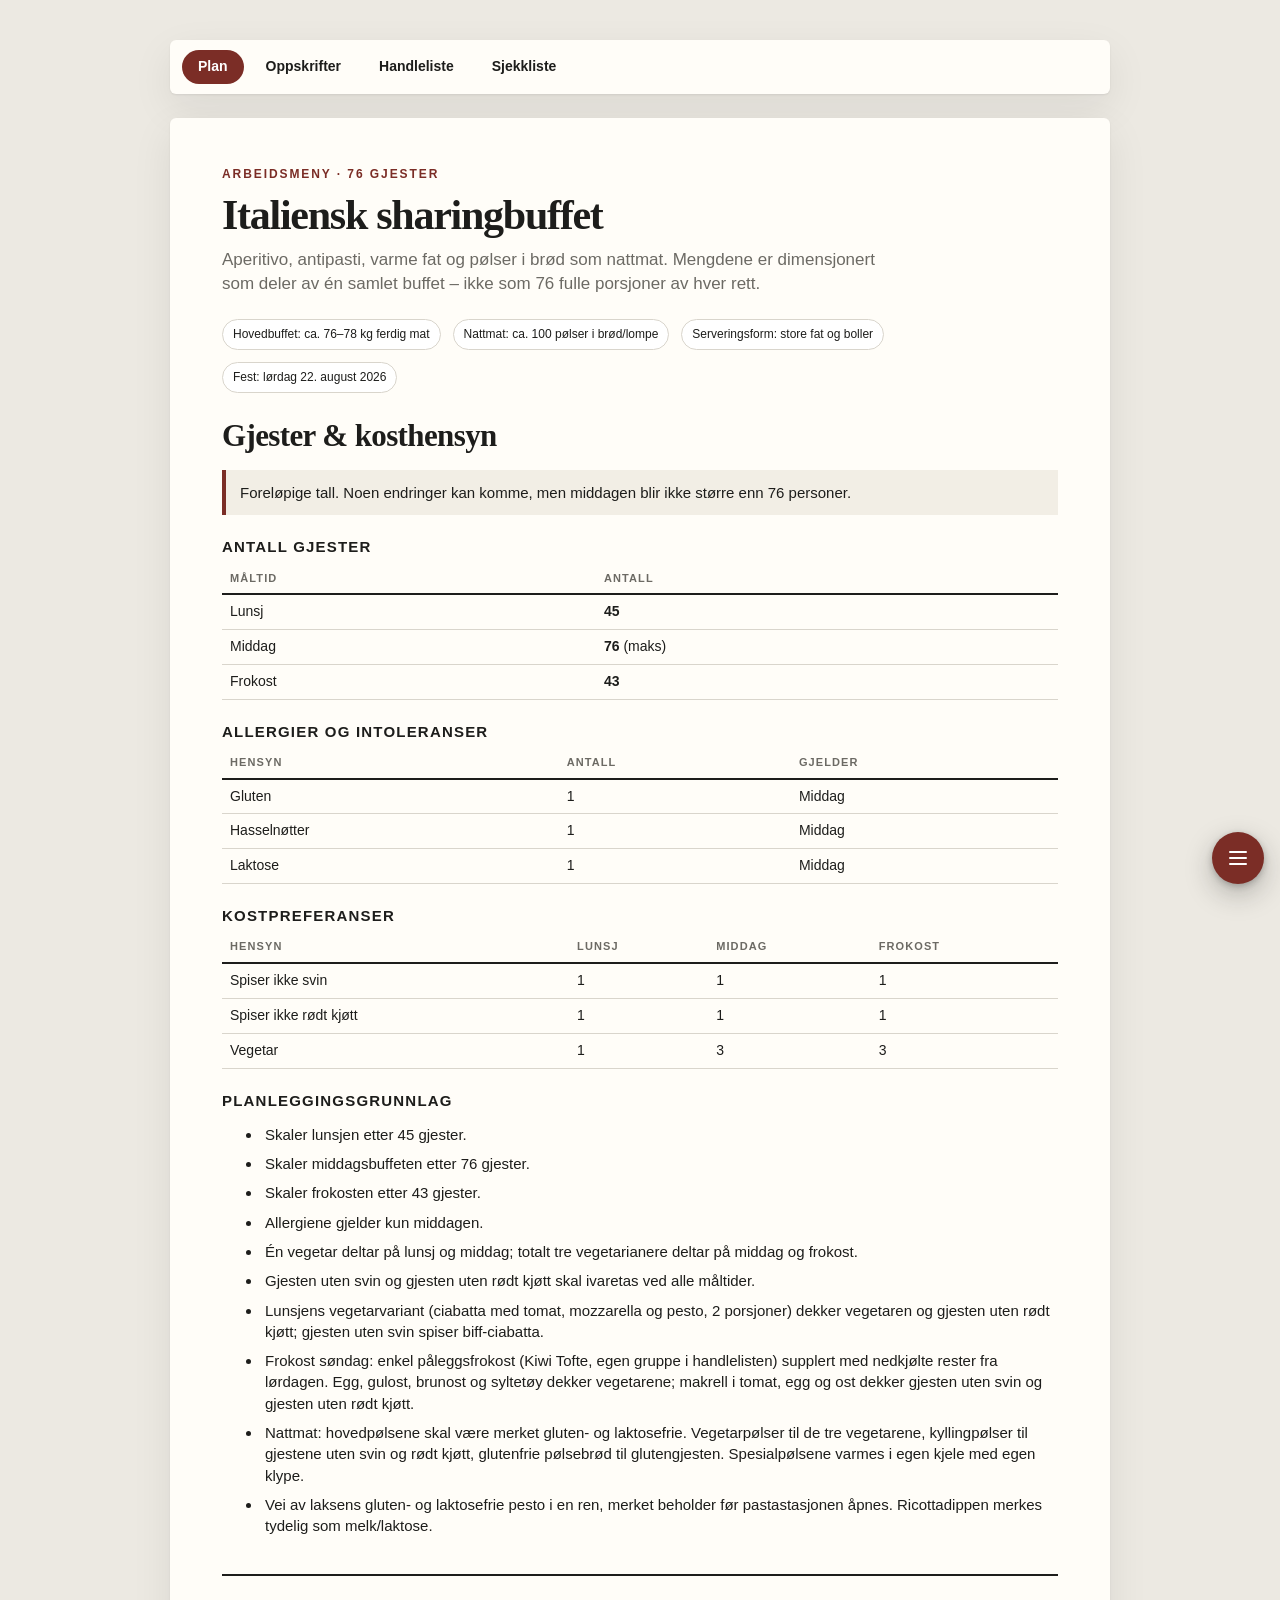
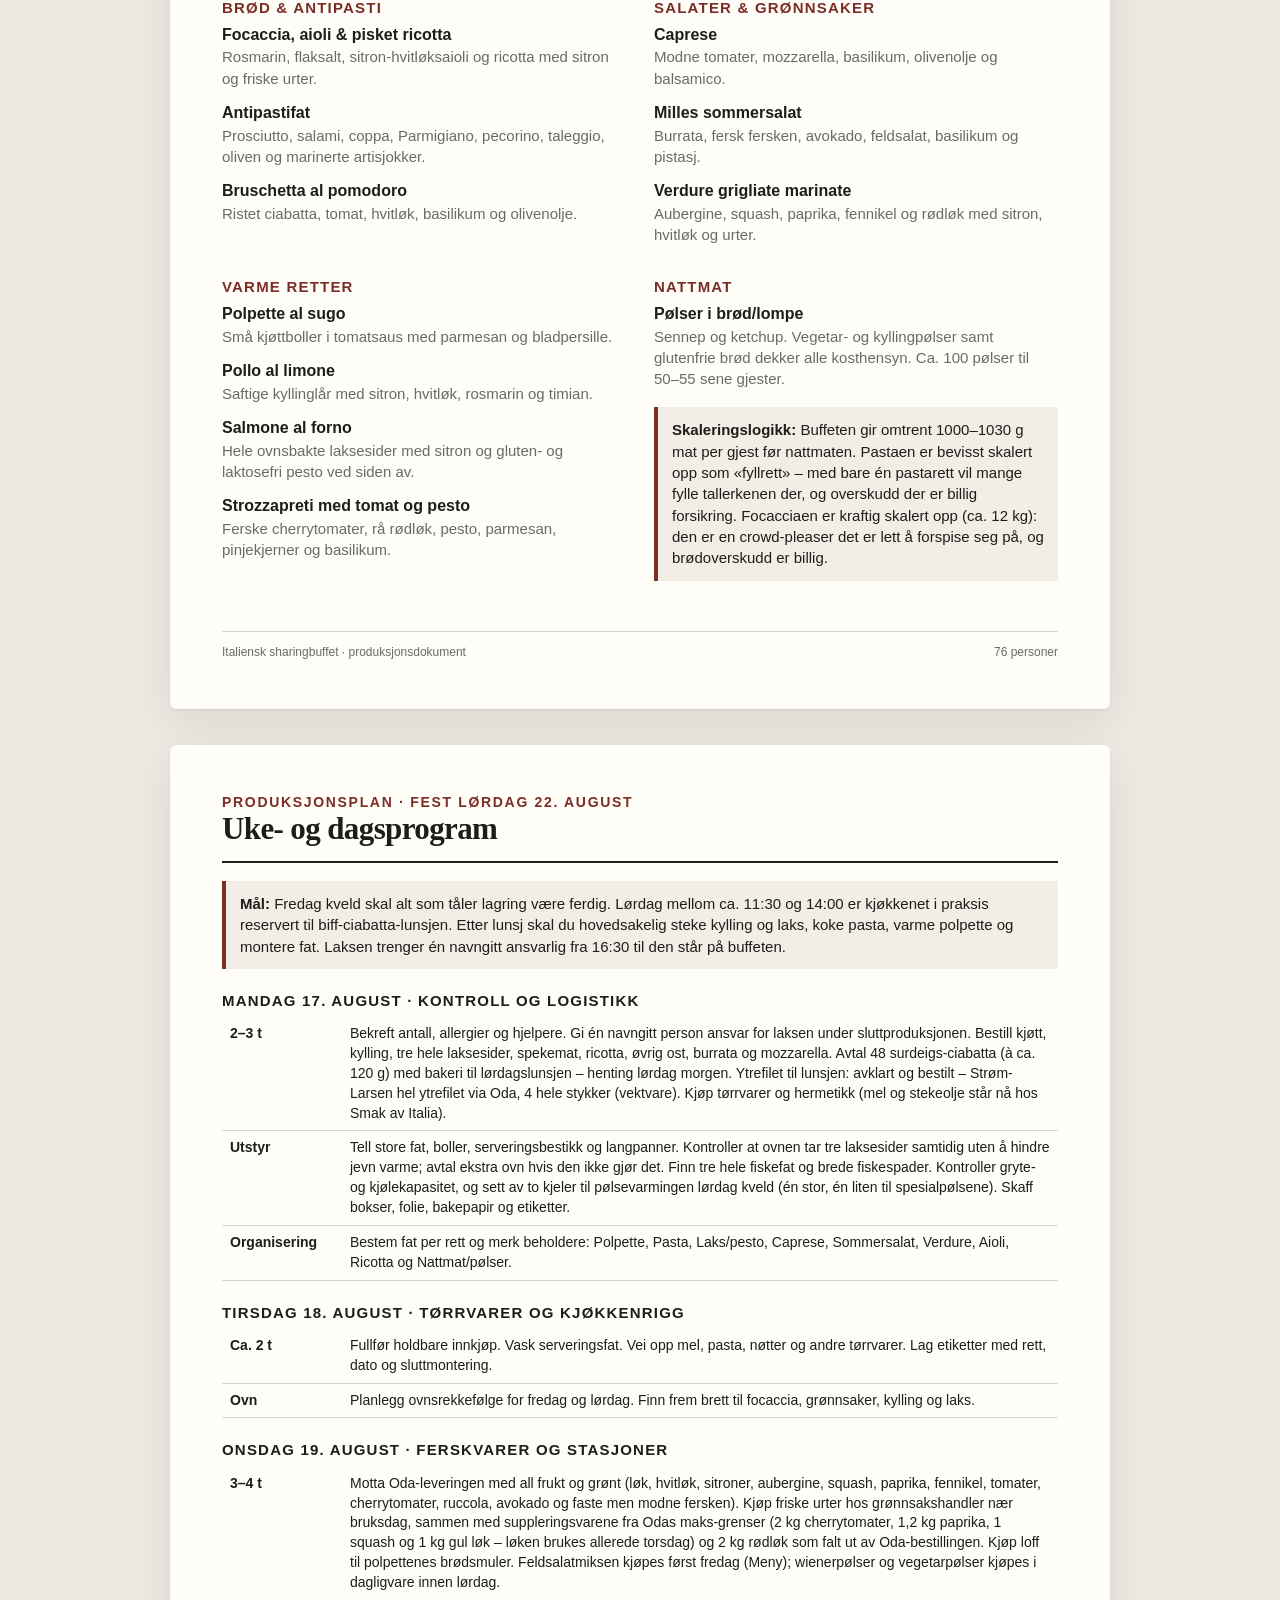
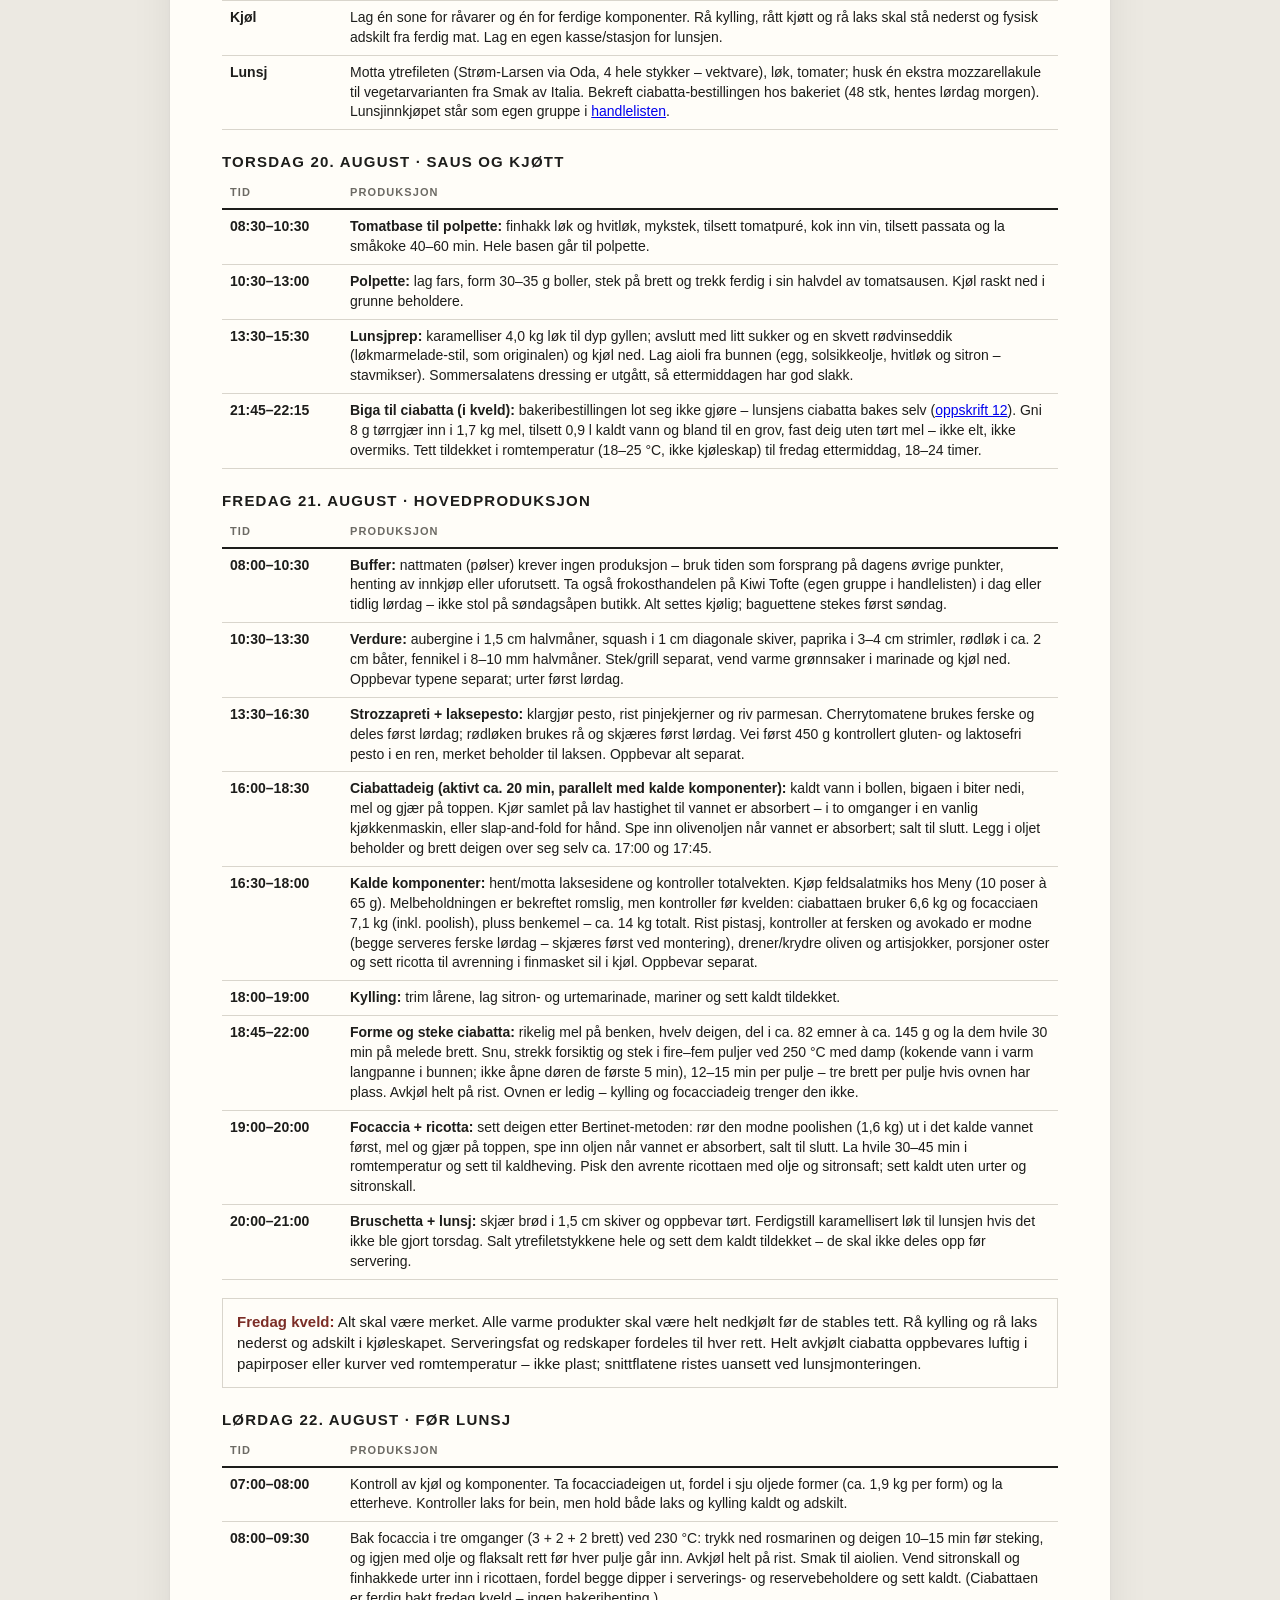
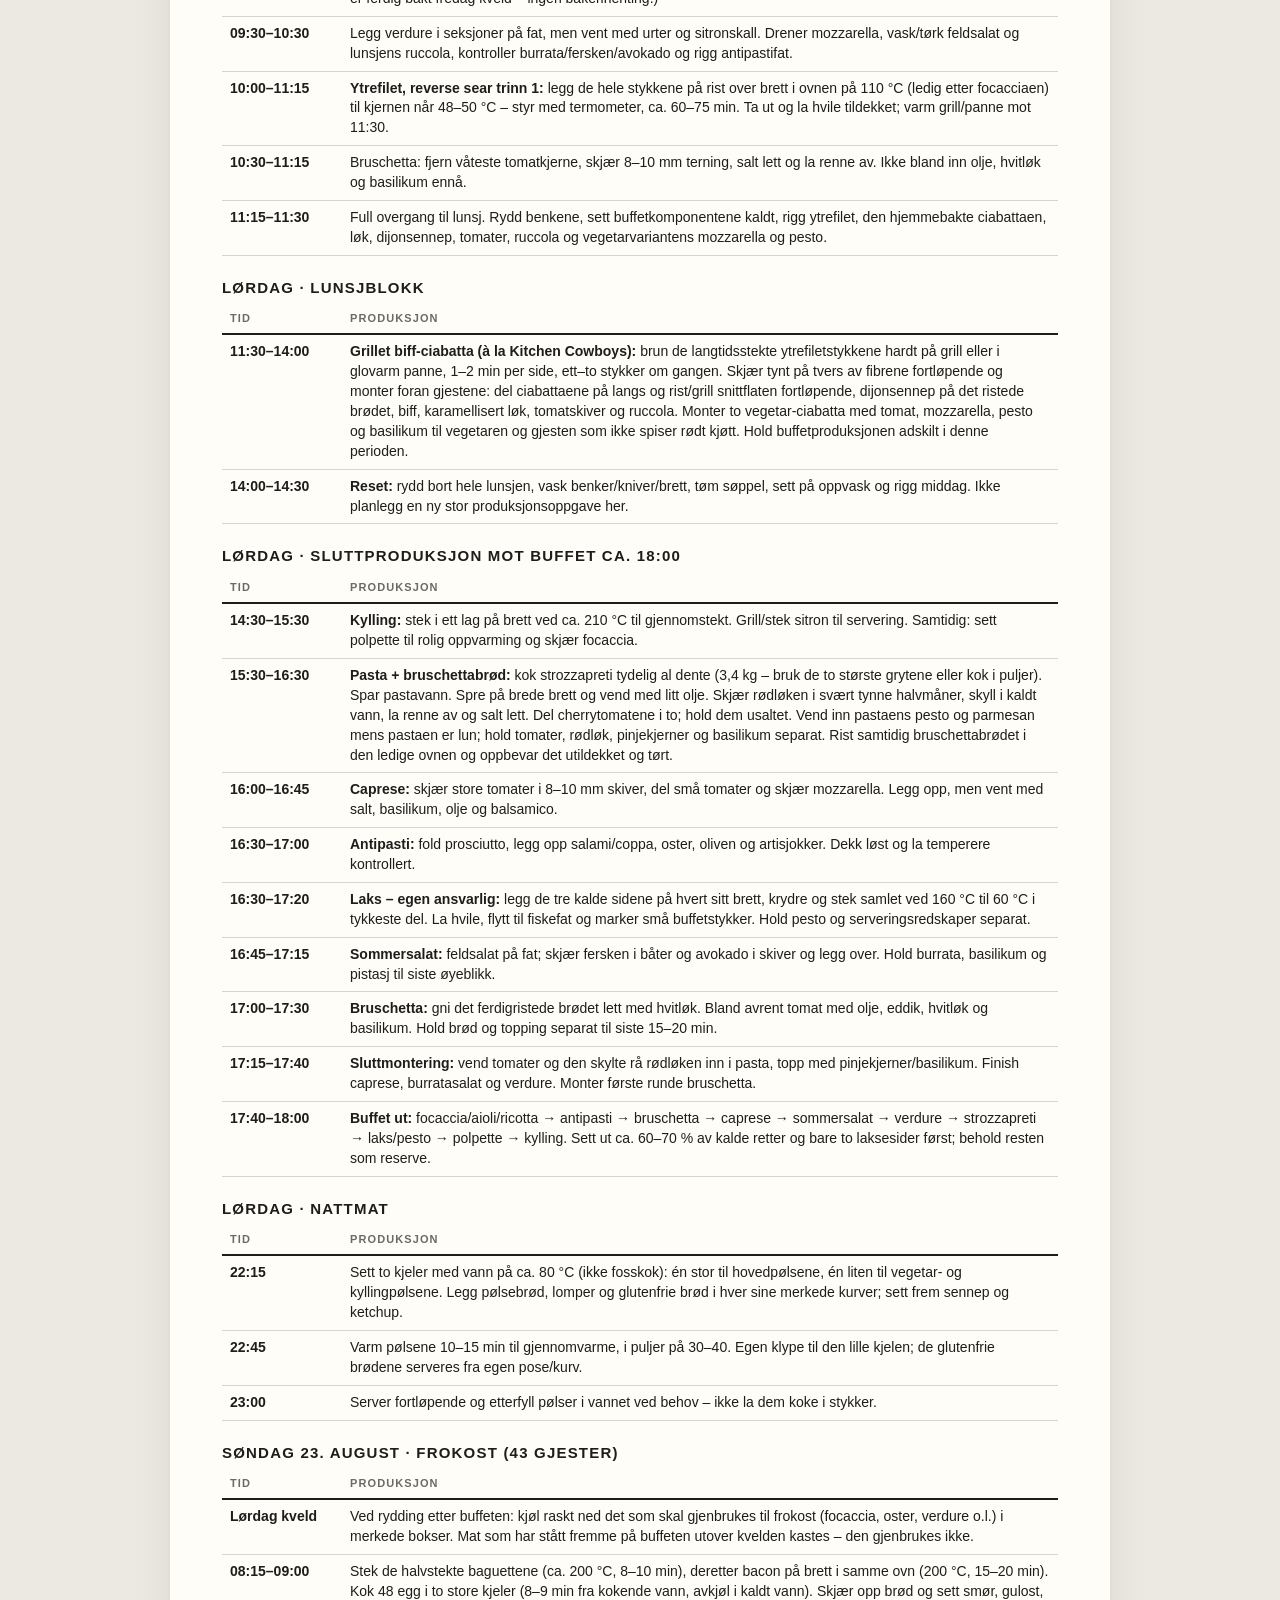
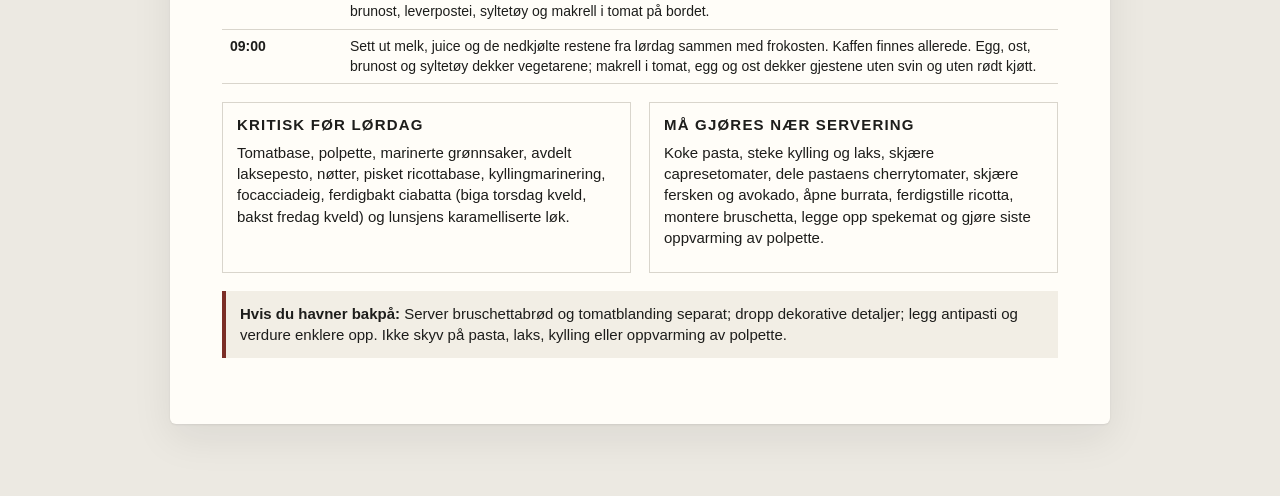
==== commit 47fba5b8: "Merge remote-tracking branch 'origin/main' # Conflicts: #	deploy.sh" ====
--- a/index.html
+++ b/index.html
@@ -127,6 +127,7 @@
               <li>Én vegetar deltar på lunsj og middag; totalt tre vegetarianere deltar på middag og frokost.</li>
               <li>Gjesten uten svin og gjesten uten rødt kjøtt skal ivaretas ved alle måltider.</li>
               <li>Lunsjens vegetarvariant (ciabatta med tomat, mozzarella og pesto, 2 porsjoner) dekker vegetaren og gjesten uten rødt kjøtt; gjesten uten svin spiser biff-ciabatta.</li>
+              <li>Frokost søndag: enkel påleggsfrokost (Kiwi Tofte, egen gruppe i handlelisten) supplert med nedkjølte rester fra lørdagen. Egg, gulost, brunost og syltetøy dekker vegetarene; makrell i tomat, egg og ost dekker gjesten uten svin og gjesten uten rødt kjøtt.</li>
               <li>Nattmat: hovedpølsene skal være merket gluten- og laktosefrie. Vegetarpølser til de tre vegetarene, kyllingpølser til gjestene uten svin og rødt kjøtt, glutenfrie pølsebrød til glutengjesten. Spesialpølsene varmes i egen kjele med egen klype.</li>
               <li>Vei av laksens gluten- og laktosefrie pesto i en ren, merket beholder før pastastasjonen åpnes. Ricottadippen merkes tydelig som melk/laktose.</li>
             </ul>
@@ -187,7 +188,7 @@
           <tbody>
             <tr>
               <td class="qty">2–3 t</td>
-              <td>Bekreft antall, allergier og hjelpere. Gi én navngitt person ansvar for laksen under sluttproduksjonen. Bestill kjøtt, kylling, tre hele laksesider, spekemat, ricotta, øvrig ost, burrata og mozzarella. Avtal 48 surdeigs-ciabatta (à ca. 120 g) med bakeri til lørdagslunsjen – henting lørdag morgen. Ytrefilet til lunsjen: endelig produkt TBD (Strøm-Larsen via Oda eller modnet fra Annis) – avklar og bestill snarest; uansett 3 hele stykker à ca. 2 kg. Kjøp tørrvarer og hermetikk (mel og stekeolje står nå hos Smak av Italia).</td>
+              <td>Bekreft antall, allergier og hjelpere. Gi én navngitt person ansvar for laksen under sluttproduksjonen. Bestill kjøtt, kylling, tre hele laksesider, spekemat, ricotta, øvrig ost, burrata og mozzarella. Avtal 48 surdeigs-ciabatta (à ca. 120 g) med bakeri til lørdagslunsjen – henting lørdag morgen. Ytrefilet til lunsjen: avklart og bestilt – Strøm-Larsen hel ytrefilet via Oda, 4 hele stykker (vektvare). Kjøp tørrvarer og hermetikk (mel og stekeolje står nå hos Smak av Italia).</td>
             </tr>
             <tr>
               <td class="qty">Utstyr</td>
@@ -219,7 +220,7 @@
           <tbody>
             <tr>
               <td class="qty">3–4 t</td>
-              <td>Motta Oda-leveringen med all frukt og grønt (løk, hvitløk, sitroner, aubergine, squash, paprika, fennikel, rødløk, tomater, cherrytomater, ruccola, avokado og faste men modne fersken). Kjøp friske urter hos grønnsakshandler nær bruksdag. Kjøp loff til polpettenes brødsmuler. Feldsalatmiksen kjøpes først fredag (Meny).</td>
+              <td>Motta Oda-leveringen med all frukt og grønt (løk, hvitløk, sitroner, aubergine, squash, paprika, fennikel, tomater, cherrytomater, ruccola, avokado og faste men modne fersken). Kjøp friske urter hos grønnsakshandler nær bruksdag, sammen med suppleringsvarene fra Odas maks-grenser (2 kg cherrytomater, 1,2 kg paprika, 1 squash og 1 kg gul løk – løken brukes allerede torsdag) og 2 kg rødløk som falt ut av Oda-bestillingen. Kjøp loff til polpettenes brødsmuler. Feldsalatmiksen kjøpes først fredag (Meny); wienerpølser og vegetarpølser kjøpes i dagligvare innen lørdag.</td>
             </tr>
             <tr>
               <td class="qty">Kjøl</td>
@@ -227,7 +228,7 @@
             </tr>
             <tr>
               <td class="qty">Lunsj</td>
-              <td>Sørg for ytrefilet (3 hele stykker à ca. 2 kg, produkt TBD), løk, tomater og én ekstra mozzarellakule til vegetarvarianten. Bekreft ciabatta-bestillingen hos bakeriet (48 stk, hentes lørdag morgen). Lunsjinnkjøpet står som egen gruppe i <a href="handleliste.html">handlelisten</a>.</td>
+              <td>Motta ytrefileten (Strøm-Larsen via Oda, 4 hele stykker – vektvare), løk, tomater; husk én ekstra mozzarellakule til vegetarvarianten fra Smak av Italia. Bekreft ciabatta-bestillingen hos bakeriet (48 stk, hentes lørdag morgen). Lunsjinnkjøpet står som egen gruppe i <a href="handleliste.html">handlelisten</a>.</td>
             </tr>
           </tbody>
         </table>
@@ -271,7 +272,7 @@
           <tbody>
             <tr>
               <td class="qty">08:00–10:30</td>
-              <td><strong>Buffer:</strong> nattmaten (pølser) krever ingen produksjon – bruk tiden som forsprang på dagens øvrige punkter, henting av innkjøp eller uforutsett.</td>
+              <td><strong>Buffer:</strong> nattmaten (pølser) krever ingen produksjon – bruk tiden som forsprang på dagens øvrige punkter, henting av innkjøp eller uforutsett. Ta også frokosthandelen på Kiwi Tofte (egen gruppe i handlelisten) i dag eller tidlig lørdag – ikke stol på søndagsåpen butikk. Alt settes kjølig; baguettene stekes først søndag.</td>
             </tr>
             <tr>
               <td class="qty">10:30–13:30</td>
@@ -434,6 +435,30 @@
             <tr>
               <td class="qty">23:00</td>
               <td>Server fortløpende og etterfyll pølser i vannet ved behov – ikke la dem koke i stykker.</td>
+            </tr>
+          </tbody>
+        </table>
+
+        <h3>Søndag 23. august · frokost (43 gjester)</h3>
+        <table>
+          <thead>
+            <tr>
+              <th>Tid</th>
+              <th>Produksjon</th>
+            </tr>
+          </thead>
+          <tbody>
+            <tr>
+              <td class="qty">Lørdag kveld</td>
+              <td>Ved rydding etter buffeten: kjøl raskt ned det som skal gjenbrukes til frokost (focaccia, oster, verdure o.l.) i merkede bokser. Mat som har stått fremme på buffeten utover kvelden kastes – den gjenbrukes ikke.</td>
+            </tr>
+            <tr>
+              <td class="qty">08:15–09:00</td>
+              <td>Stek de halvstekte baguettene (ca. 200 °C, 8–10 min), deretter bacon på brett i samme ovn (200 °C, 15–20 min). Kok 48 egg i to store kjeler (8–9 min fra kokende vann, avkjøl i kaldt vann). Skjær opp brød og sett smør, gulost, brunost, leverpostei, syltetøy og makrell i tomat på bordet.</td>
+            </tr>
+            <tr>
+              <td class="qty">09:00</td>
+              <td>Sett ut melk, juice og de nedkjølte restene fra lørdag sammen med frokosten. Kaffen finnes allerede. Egg, ost, brunost og syltetøy dekker vegetarene; makrell i tomat, egg og ost dekker gjestene uten svin og uten rødt kjøtt.</td>
             </tr>
           </tbody>
         </table>
--- a/styles.css
+++ b/styles.css
@@ -808,6 +808,14 @@
   font-size: 13px;
   margin: -2px 0 12px;
 }
+.sync-status {
+  color: var(--muted);
+  font-size: 13px;
+  margin: 10px 0 0;
+}
+.sync-status--offline {
+  color: var(--accent);
+}
 .shopping--priced a {
   color: inherit;
   text-decoration-color: rgba(123,45,38,.5);
